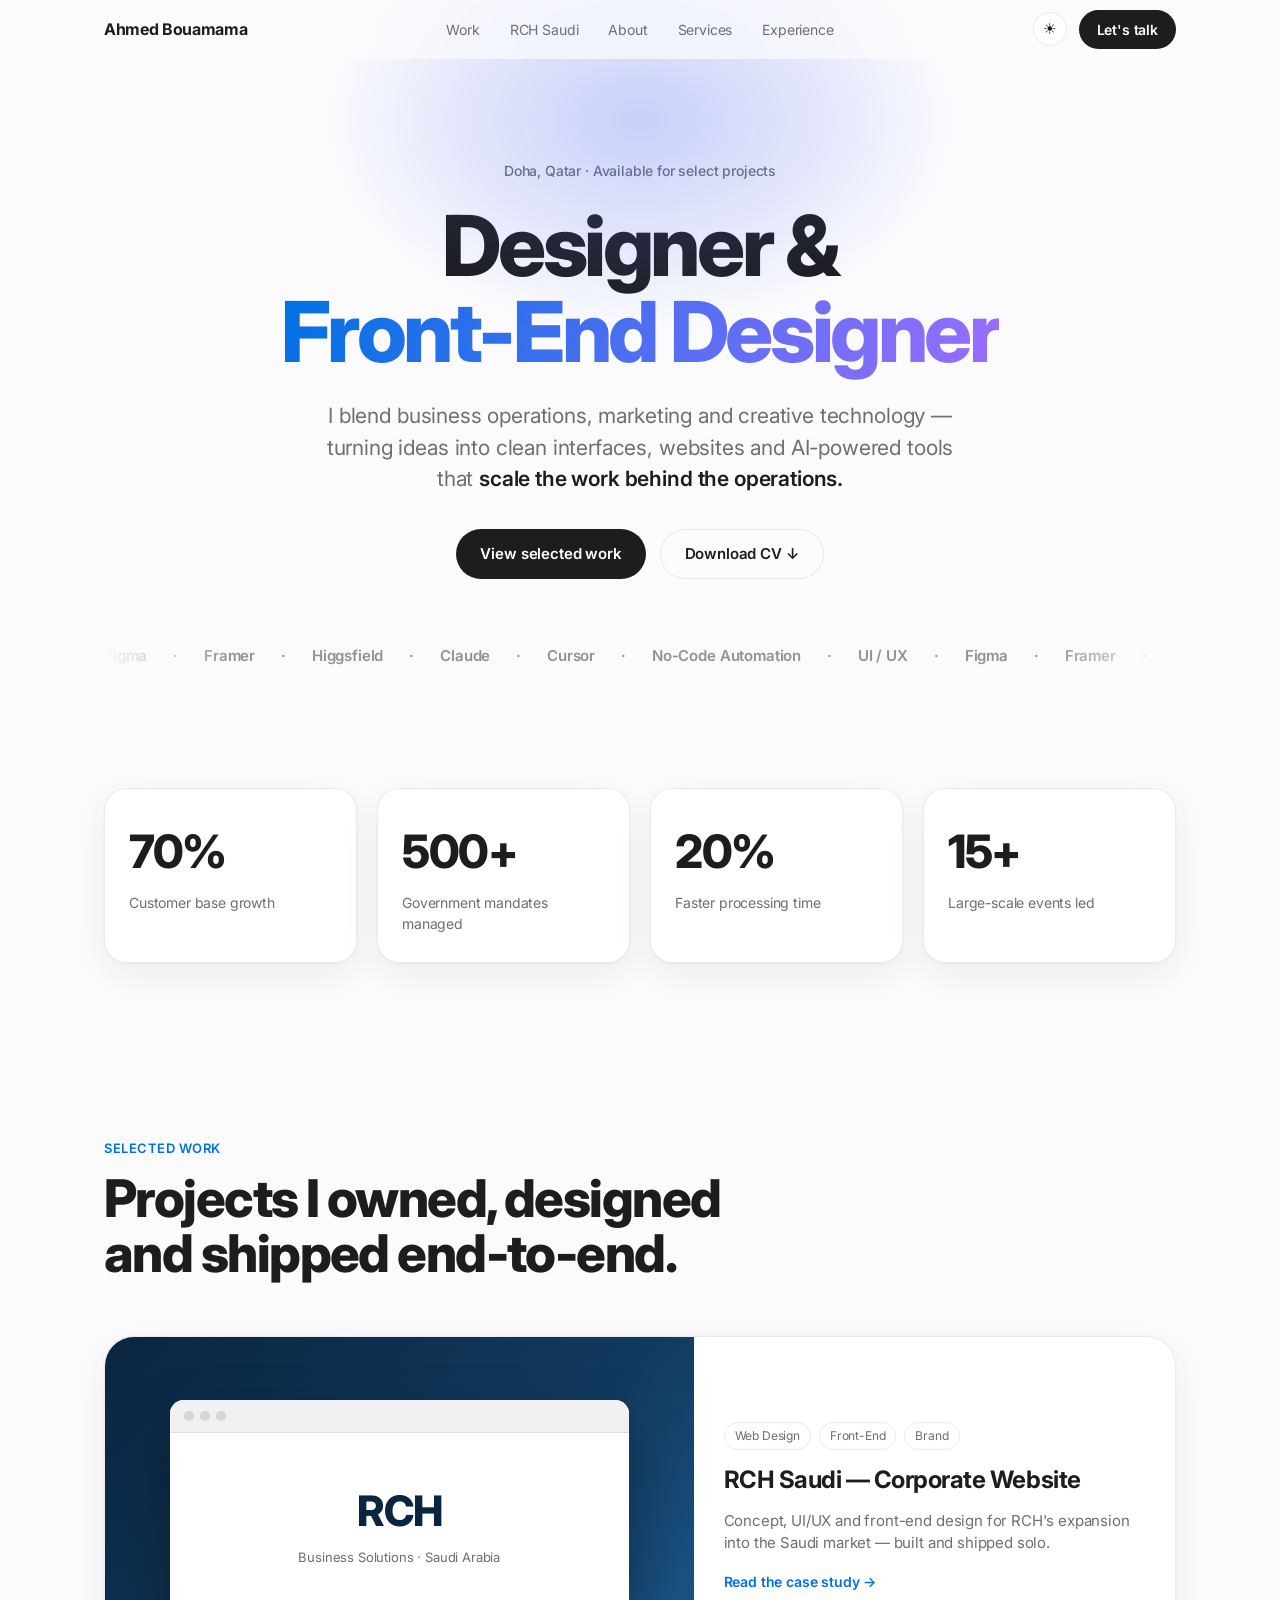
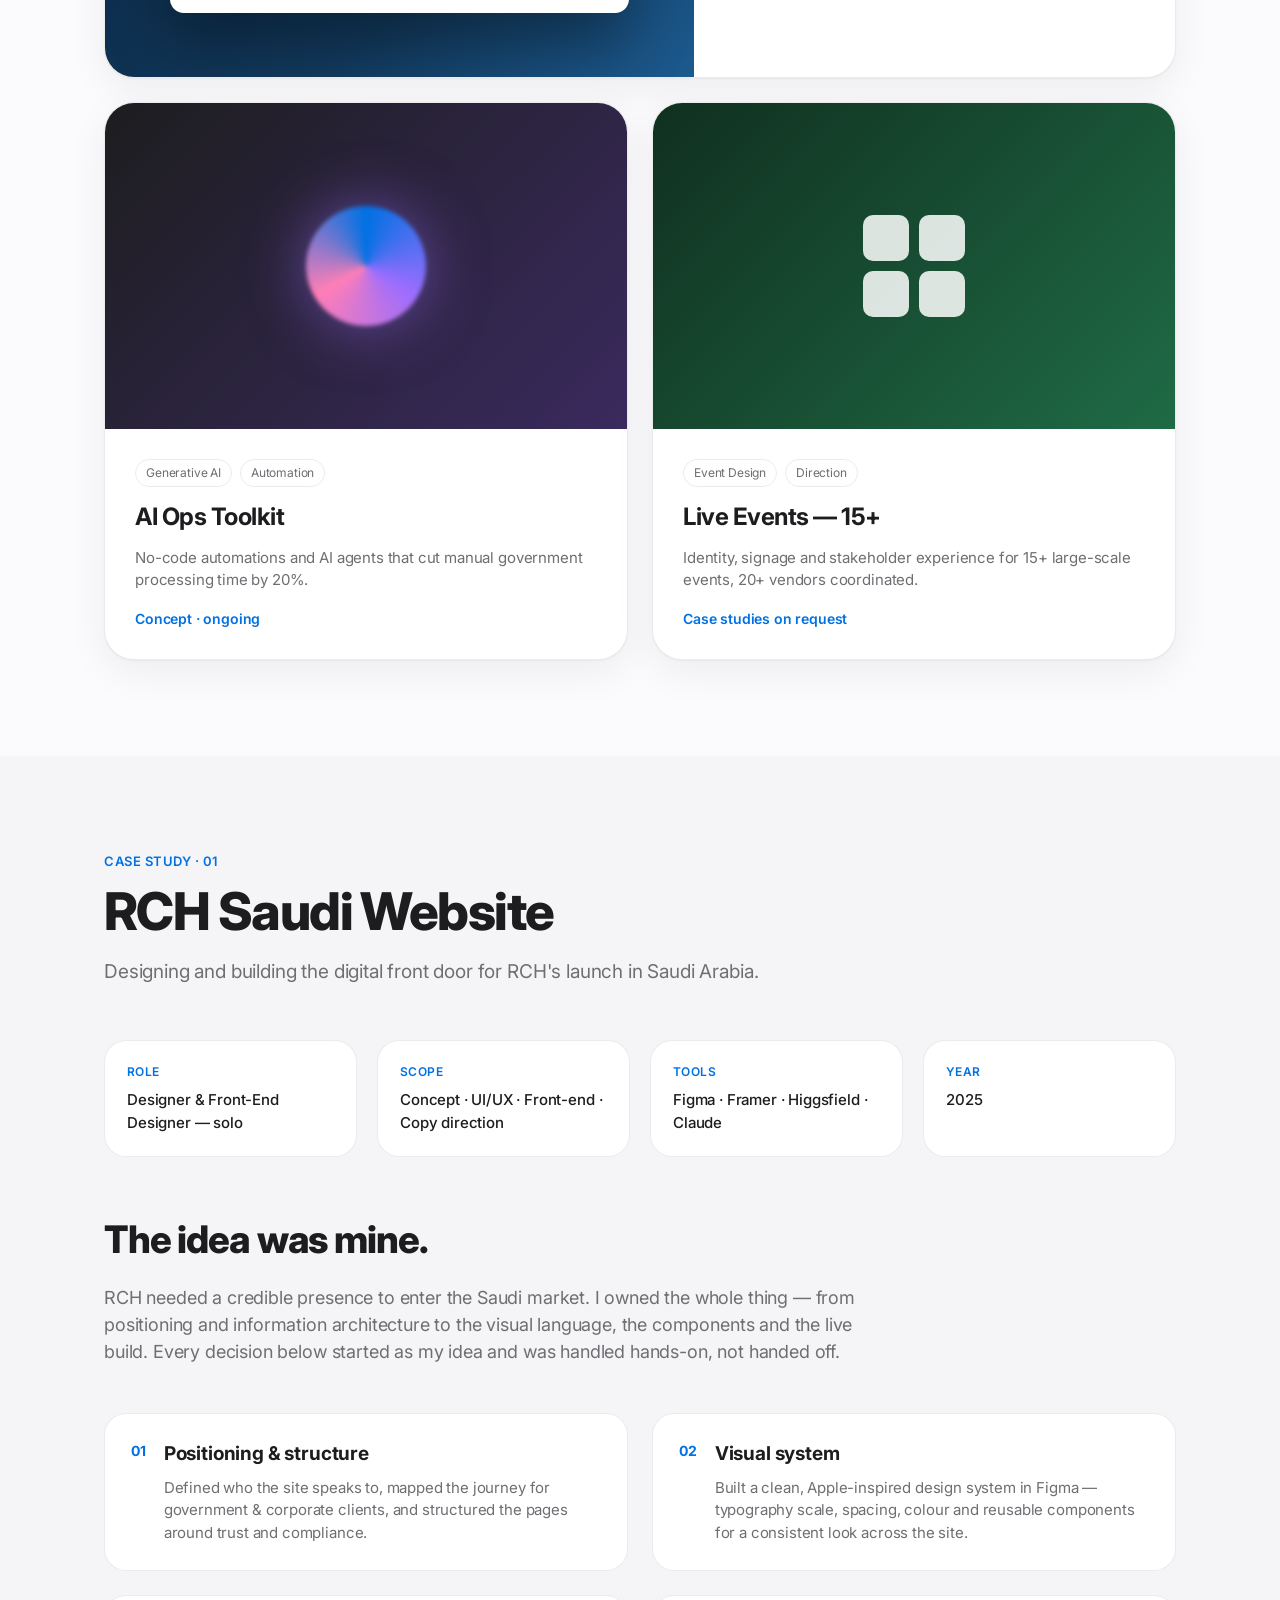
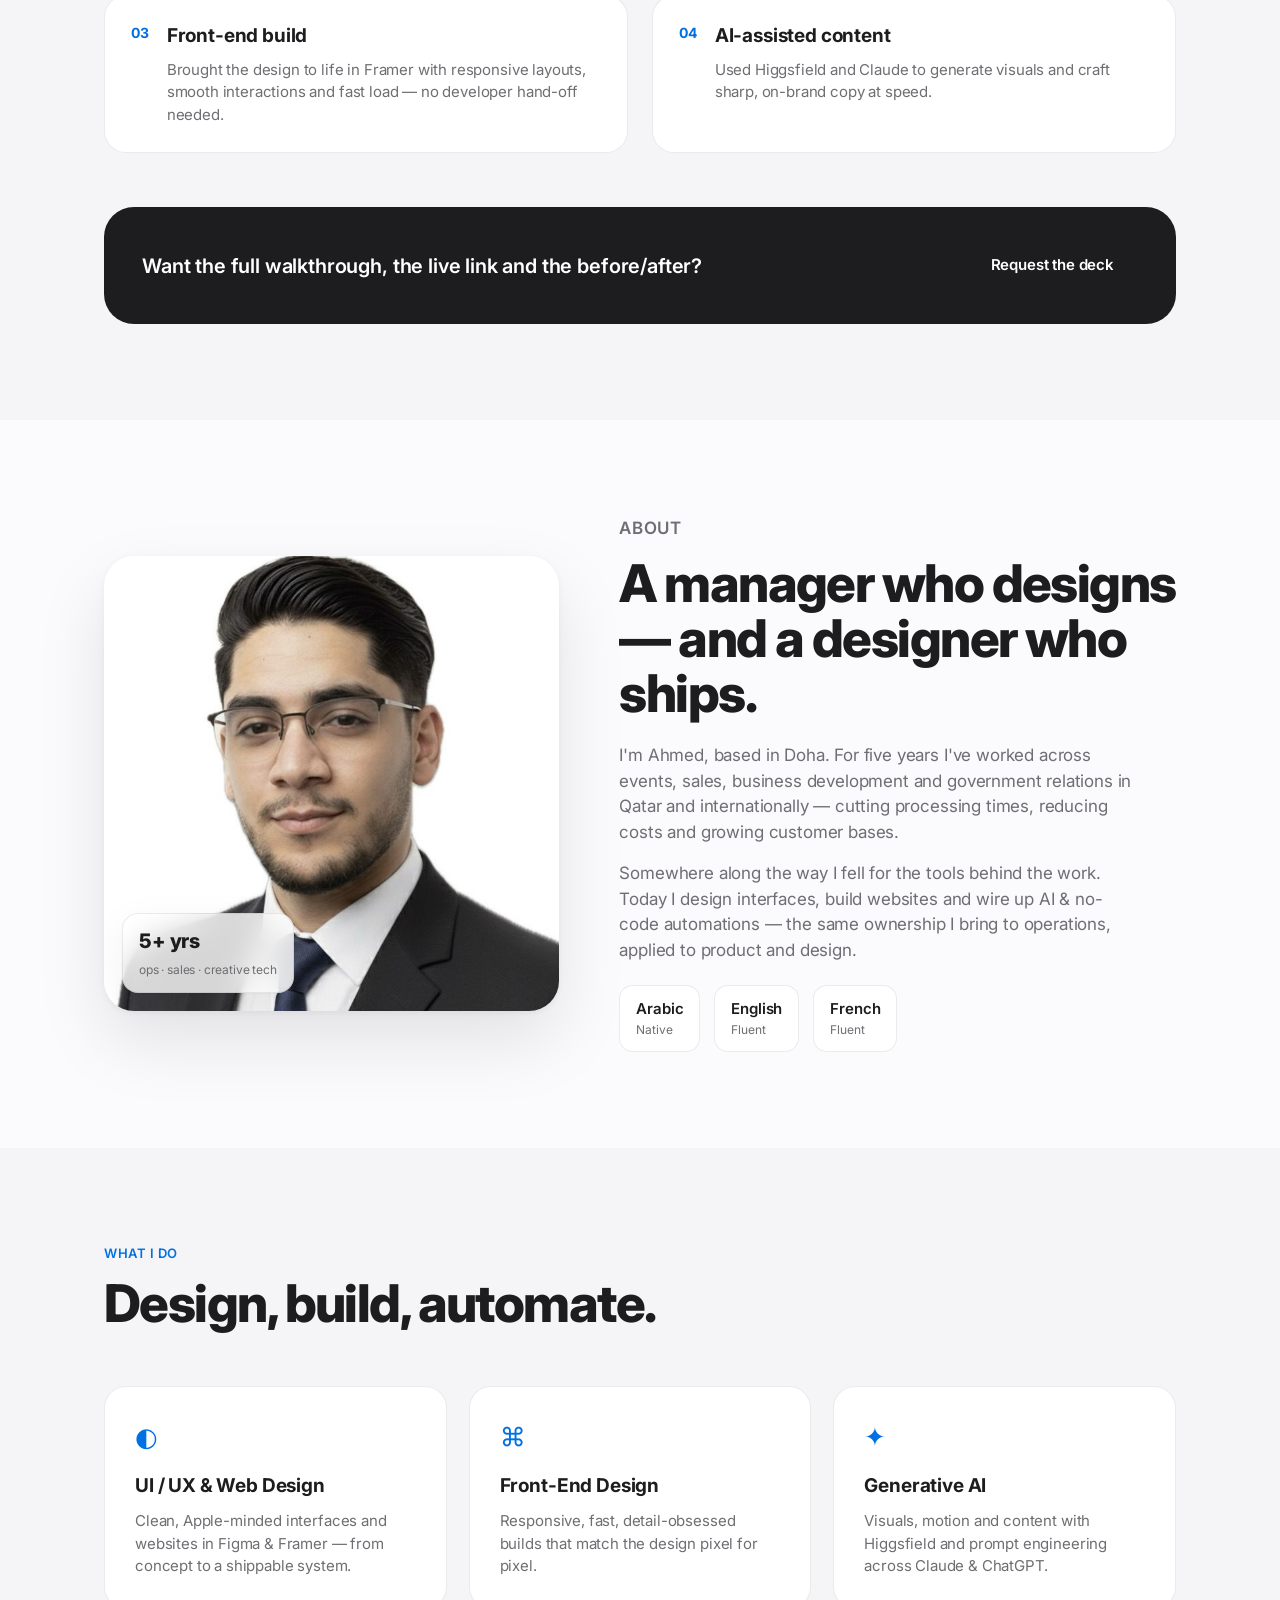
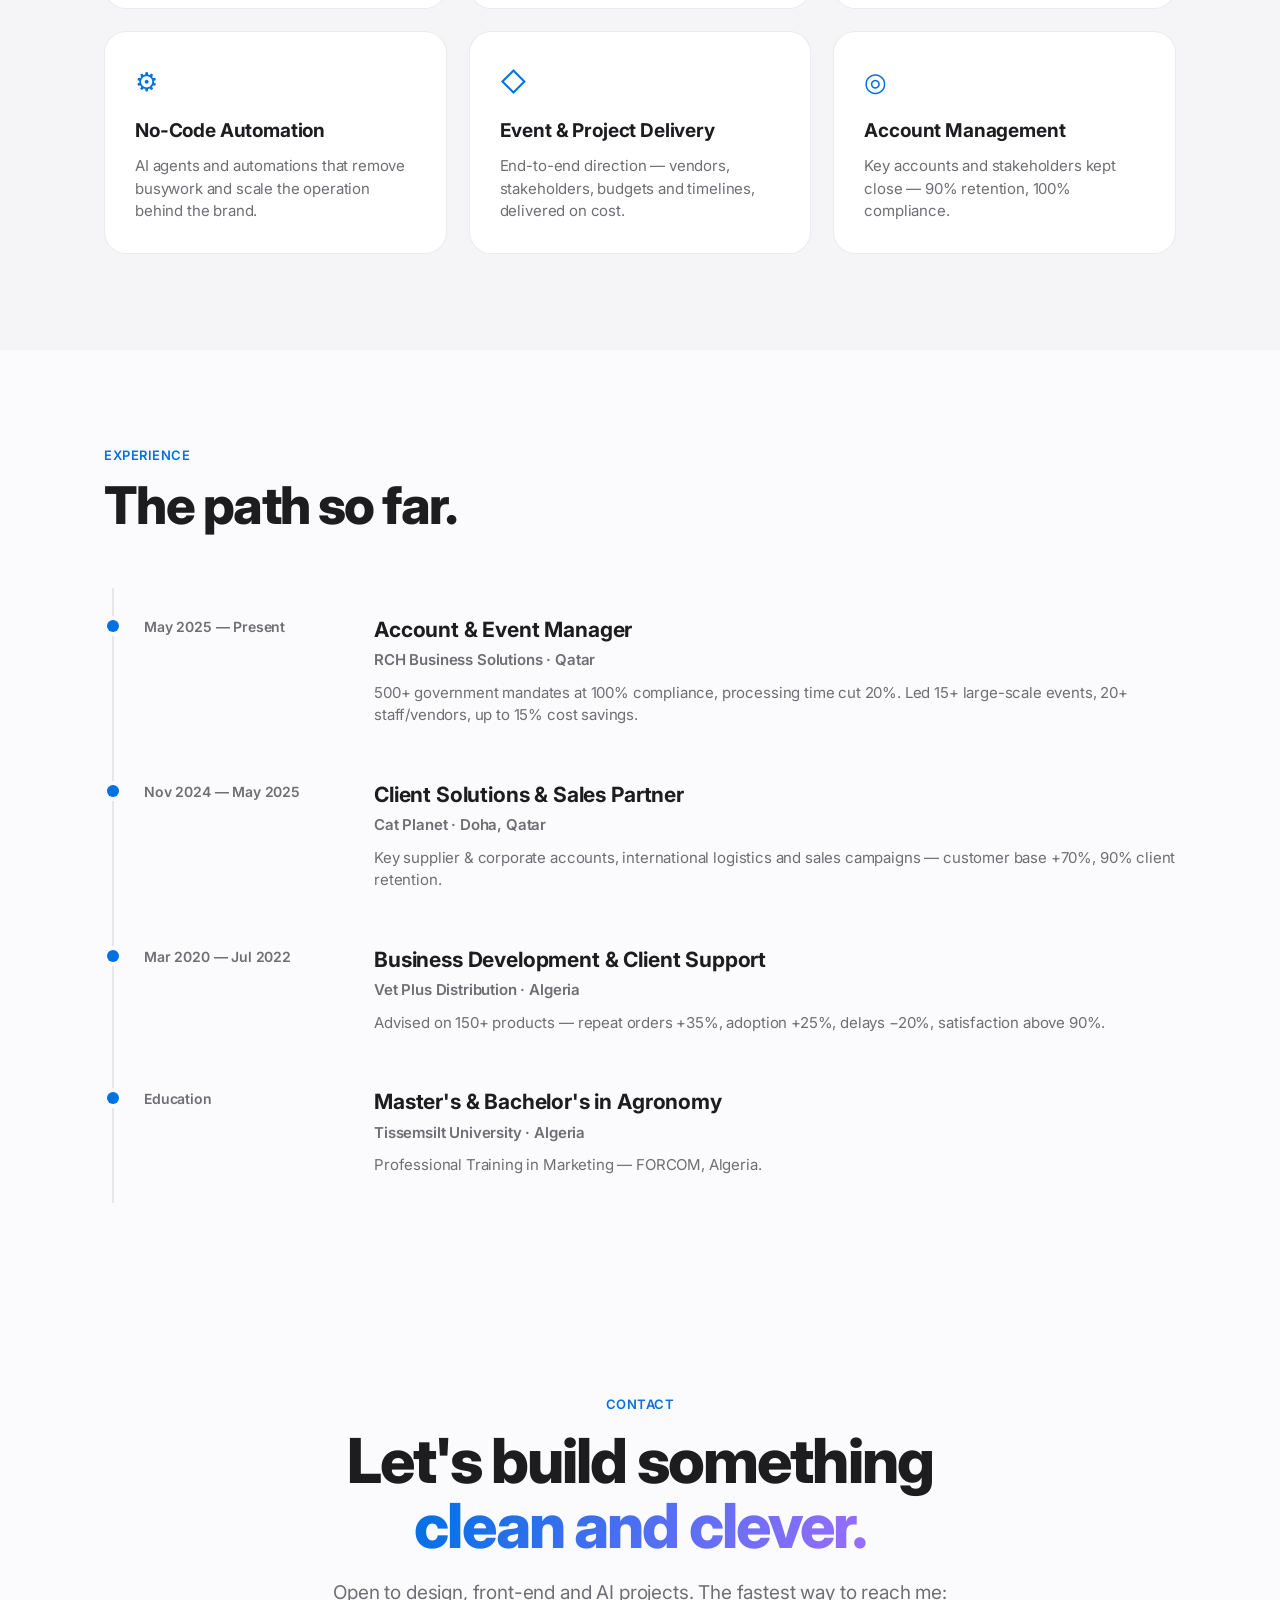
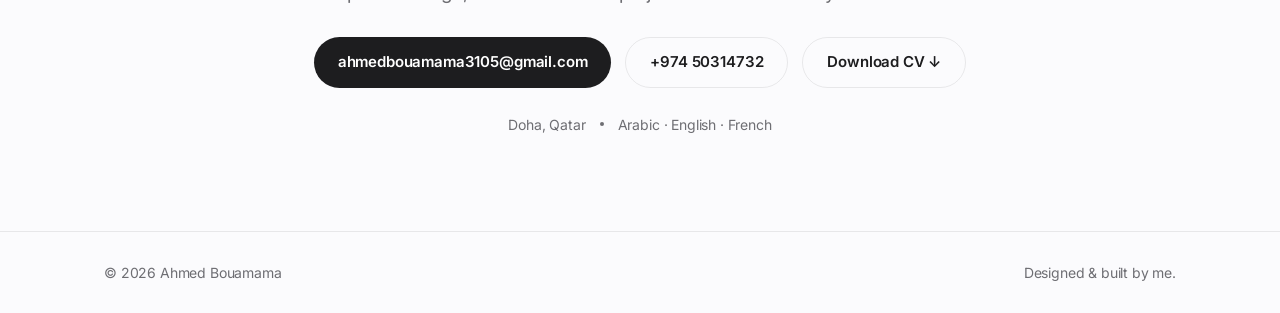
==== demo.html @ 3e1b79af "Add dark mode, CV download, standalone demo build and Pages deploy - Dark/light theme toggle (system" ====
<!DOCTYPE html>
<html lang="en">
<head>
  <meta charset="UTF-8" />
  <meta name="viewport" content="width=device-width, initial-scale=1.0" />
  <title>Ahmed Bouamama — Designer & Front-End Designer</title>
  <meta name="description" content="Ahmed Bouamama — Designer & Front-End Designer based in Doha. Blending business operations, creative technology and AI to build and scale the tools behind the operations." />
  <link rel="preconnect" href="https://fonts.googleapis.com" />
  <link rel="preconnect" href="https://fonts.gstatic.com" crossorigin />
  <link href="https://fonts.googleapis.com/css2?family=Inter:wght@400;500;600;700;800&display=swap" rel="stylesheet" />
  <style>
/* ===== Tokens ===== */
:root{
  --bg:#fbfbfd;          /* Apple off-white */
  --bg-alt:#f5f5f7;      /* Apple light grey */
  --ink:#1d1d1f;         /* Apple near-black */
  --muted:#6e6e73;       /* Apple secondary */
  --line:rgba(0,0,0,.08);
  --card:#ffffff;
  --accent:#0071e3;      /* Apple blue */
  --accent-2:#9b6dff;
  --radius:22px;
  --radius-lg:30px;
  --maxw:1120px;
  --ease:cubic-bezier(.22,1,.36,1);
  --shadow:0 1px 2px rgba(0,0,0,.04),0 12px 40px rgba(0,0,0,.06);
  --shadow-lg:0 2px 6px rgba(0,0,0,.05),0 30px 70px rgba(0,0,0,.10);
  --nav-bg:rgba(251,251,253,.72);
  --menu-bg:rgba(251,251,253,.96);
}

[data-theme="dark"]{
  --bg:#000000;
  --bg-alt:#0c0c0e;
  --ink:#f5f5f7;
  --muted:#a1a1a6;
  --line:rgba(255,255,255,.12);
  --card:#161618;
  --accent:#2997ff;
  --accent-2:#bf8cff;
  --shadow:0 1px 2px rgba(0,0,0,.4),0 12px 40px rgba(0,0,0,.5);
  --shadow-lg:0 2px 6px rgba(0,0,0,.5),0 30px 70px rgba(0,0,0,.6);
  --nav-bg:rgba(0,0,0,.6);
  --menu-bg:rgba(0,0,0,.95);
}
html{transition:background .4s var(--ease)}
body{transition:background .4s var(--ease),color .4s var(--ease)}

*{box-sizing:border-box;margin:0;padding:0}
html{scroll-behavior:smooth}
body{
  font-family:'Inter',-apple-system,BlinkMacSystemFont,'SF Pro Display','Segoe UI',sans-serif;
  background:var(--bg);
  color:var(--ink);
  line-height:1.5;
  -webkit-font-smoothing:antialiased;
  letter-spacing:-.01em;
  overflow-x:hidden;
}
a{color:inherit;text-decoration:none}
img{max-width:100%;display:block}
.container{max-width:var(--maxw);margin:0 auto;padding:0 24px}
em{font-style:normal;color:var(--ink)}
.grad{
  background:linear-gradient(110deg,var(--accent) 0%,var(--accent-2) 100%);
  -webkit-background-clip:text;background-clip:text;color:transparent;
}

/* ===== Scroll progress ===== */
.scroll-progress{
  position:fixed;top:0;left:0;height:2px;width:0%;z-index:200;
  background:linear-gradient(90deg,var(--accent),var(--accent-2));
}

/* ===== Buttons ===== */
.btn{
  display:inline-flex;align-items:center;justify-content:center;gap:.5rem;
  font-size:15px;font-weight:600;padding:13px 24px;border-radius:980px;
  transition:transform .25s var(--ease),background .25s,opacity .25s,box-shadow .25s;
  white-space:nowrap;cursor:pointer;border:none;
}
.btn--dark{background:var(--ink);color:#fff}
.btn--dark:hover{transform:translateY(-2px);box-shadow:0 12px 30px rgba(0,0,0,.18)}
.btn--ghost{background:transparent;color:var(--ink);border:1px solid var(--line)}
.btn--ghost:hover{background:#fff;transform:translateY(-2px);box-shadow:var(--shadow)}
.btn--pill{background:var(--ink);color:#fff;padding:9px 18px;font-size:14px}
.btn--pill:hover{transform:translateY(-1px);opacity:.9}

/* ===== Nav ===== */
.nav{
  position:fixed;top:0;left:0;right:0;z-index:100;
  background:var(--nav-bg);
  backdrop-filter:saturate(180%) blur(20px);
  -webkit-backdrop-filter:saturate(180%) blur(20px);
  border-bottom:1px solid transparent;
  transition:border-color .3s,background .3s;
}
.nav.is-scrolled{border-color:var(--line)}
.nav__inner{
  max-width:var(--maxw);margin:0 auto;padding:0 24px;height:58px;
  display:flex;align-items:center;justify-content:space-between;gap:24px;
}
.nav__logo{font-weight:700;font-size:16px;letter-spacing:-.02em}
.nav__links{display:flex;gap:30px}
.nav__links a{font-size:14px;color:var(--muted);transition:color .2s}
.nav__links a:hover{color:var(--ink)}
.nav__burger{display:none;background:none;border:none;flex-direction:column;gap:5px;cursor:pointer;padding:8px}
.nav__burger span{width:22px;height:2px;background:var(--ink);border-radius:2px;transition:.3s}
.nav__actions{display:flex;align-items:center;gap:12px}
.theme-toggle{
  width:34px;height:34px;border-radius:50%;border:1px solid var(--line);
  background:var(--card);color:var(--ink);cursor:pointer;font-size:15px;
  display:flex;align-items:center;justify-content:center;transition:transform .25s var(--ease),background .25s;
}
.theme-toggle:hover{transform:translateY(-1px) rotate(15deg)}

/* ===== Hero ===== */
.hero{position:relative;padding:160px 0 90px;text-align:center;overflow:hidden}
.hero__glow{
  position:absolute;top:-180px;left:50%;transform:translateX(-50%);
  width:900px;height:600px;pointer-events:none;
  background:radial-gradient(closest-side,rgba(155,109,255,.18),transparent 70%),
             radial-gradient(closest-side,rgba(0,113,227,.16),transparent 70%);
  background-position:30% 40%,70% 60%;background-repeat:no-repeat;
  filter:blur(10px);
}
.hero__eyebrow{
  font-size:14px;color:var(--muted);font-weight:500;margin-bottom:22px;
}
.hero__title{
  font-size:clamp(44px,8vw,84px);font-weight:800;line-height:1.02;
  letter-spacing:-.04em;margin-bottom:26px;
}
.hero__lead{
  max-width:660px;margin:0 auto 34px;font-size:clamp(17px,2.2vw,21px);
  color:var(--muted);font-weight:400;
}
.hero__lead em{font-weight:600}
.hero__cta{display:flex;gap:14px;justify-content:center;flex-wrap:wrap;margin-bottom:64px}

.hero__marquee{
  position:relative;overflow:hidden;width:100%;
  -webkit-mask-image:linear-gradient(90deg,transparent,#000 12%,#000 88%,transparent);
  mask-image:linear-gradient(90deg,transparent,#000 12%,#000 88%,transparent);
}
.marquee__track{
  display:inline-flex;gap:26px;align-items:center;white-space:nowrap;
  animation:marquee 26s linear infinite;color:var(--muted);
  font-size:15px;font-weight:600;
}
.marquee__track span{opacity:.75}
@keyframes marquee{from{transform:translateX(0)}to{transform:translateX(-50%)}}

/* ===== Stats ===== */
.stats{padding:30px 0 80px}
.stats__grid{display:grid;grid-template-columns:repeat(4,1fr);gap:20px}
.stat{
  background:var(--card);border:1px solid var(--line);border-radius:var(--radius);
  padding:28px 24px;box-shadow:var(--shadow);
}
.stat__num{display:block;font-size:clamp(34px,5vw,46px);font-weight:800;letter-spacing:-.03em}
.stat__label{display:block;margin-top:6px;color:var(--muted);font-size:14px}

/* ===== Sections ===== */
.section{padding:96px 0}
.section--alt{background:var(--bg-alt)}
.section__head{margin-bottom:54px;max-width:720px}
.section__eyebrow{
  font-size:13px;font-weight:600;letter-spacing:.04em;text-transform:uppercase;
  color:var(--accent);margin-bottom:14px;
}
.section__title{font-size:clamp(30px,5vw,52px);font-weight:800;line-height:1.05;letter-spacing:-.03em}
.section__sub{margin-top:18px;font-size:19px;color:var(--muted)}

/* ===== Work grid ===== */
.work__grid{display:grid;grid-template-columns:repeat(2,1fr);gap:24px}
.card{
  background:var(--card);border:1px solid var(--line);border-radius:var(--radius-lg);
  overflow:hidden;box-shadow:var(--shadow);
  transition:transform .4s var(--ease),box-shadow .4s var(--ease);
  display:flex;flex-direction:column;
}
.card:hover{transform:translateY(-6px);box-shadow:var(--shadow-lg)}
.card--feature{grid-column:1/-1;grid-template-columns:1.1fr .9fr;display:grid}
.card__media{aspect-ratio:16/10;position:relative;overflow:hidden;display:flex;align-items:center;justify-content:center}
.card--feature .card__media{aspect-ratio:auto;min-height:340px}
.card__body{padding:30px;display:flex;flex-direction:column;gap:12px;justify-content:center}
.card__meta{display:flex;gap:8px;flex-wrap:wrap}
.card__meta span{font-size:12px;color:var(--muted);border:1px solid var(--line);padding:4px 10px;border-radius:980px}
.card__title{font-size:24px;font-weight:700;letter-spacing:-.02em}
.card__text{color:var(--muted);font-size:15px}
.card__link{font-size:14px;font-weight:600;color:var(--accent);margin-top:4px}

/* card media art */
.card__media--rch{background:linear-gradient(135deg,#0a2540,#123a5e 60%,#1c5a8f)}
.browser{width:78%;background:#fff;border-radius:14px;box-shadow:0 30px 60px rgba(0,0,0,.35);overflow:hidden}
.browser__bar{display:flex;gap:6px;padding:11px 14px;background:#f1f1f3;border-bottom:1px solid var(--line)}
.browser__bar span{width:10px;height:10px;border-radius:50%;background:#d6d6da}
.browser__body{padding:46px 26px;text-align:center}
.browser__brand{font-size:42px;font-weight:800;letter-spacing:-.04em;color:#0a2540}
.browser__tag{margin-top:6px;color:var(--muted);font-size:13px}

.card__media--ai{background:linear-gradient(135deg,#1d1d1f,#3a2a5e)}
.orb{
  width:120px;height:120px;border-radius:50%;
  background:conic-gradient(from 0deg,var(--accent),var(--accent-2),#ff7eb6,var(--accent));
  filter:blur(2px);animation:spin 8s linear infinite;box-shadow:0 0 60px rgba(155,109,255,.5)
}
@keyframes spin{to{transform:rotate(360deg)}}

.card__media--event{background:linear-gradient(135deg,#10301f,#1f6b46)}
.event-grid{display:grid;grid-template-columns:repeat(2,46px);grid-auto-rows:46px;gap:10px}
.event-grid i{background:rgba(255,255,255,.85);border-radius:10px;animation:pulse 2.4s var(--ease) infinite}
.event-grid i:nth-child(2){animation-delay:.2s}
.event-grid i:nth-child(3){animation-delay:.4s}
.event-grid i:nth-child(4){animation-delay:.6s}
@keyframes pulse{0%,100%{opacity:.4;transform:scale(.9)}50%{opacity:1;transform:scale(1)}}

/* ===== Case study ===== */
.case__grid{display:grid;grid-template-columns:repeat(4,1fr);gap:20px;margin-bottom:54px}
.case__col{background:var(--card);border:1px solid var(--line);border-radius:var(--radius);padding:22px}
.case__k{display:block;font-size:12px;text-transform:uppercase;letter-spacing:.04em;color:var(--accent);font-weight:600;margin-bottom:8px}
.case__col p{font-size:15px;font-weight:500}
.case__block{max-width:760px;margin-bottom:48px}
.case__block h3{font-size:clamp(26px,4vw,38px);font-weight:800;letter-spacing:-.03em;margin-bottom:16px}
.case__block p{font-size:18px;color:var(--muted)}
.case__list{display:grid;grid-template-columns:repeat(2,1fr);gap:24px;margin-bottom:54px}
.case__item{display:flex;gap:18px;background:var(--card);border:1px solid var(--line);border-radius:var(--radius);padding:26px}
.case__num{font-size:14px;font-weight:700;color:var(--accent);flex-shrink:0}
.case__item h4{font-size:19px;font-weight:700;margin-bottom:8px}
.case__item p{color:var(--muted);font-size:15px}
.case__cta{
  display:flex;align-items:center;justify-content:space-between;gap:20px;flex-wrap:wrap;
  background:var(--ink);color:#fff;border-radius:var(--radius-lg);padding:34px 38px;
}
.case__cta p{font-size:20px;font-weight:600}

/* ===== About ===== */
.about{display:grid;grid-template-columns:.9fr 1.1fr;gap:60px;align-items:center}
.about__media{position:relative;border-radius:var(--radius-lg);overflow:hidden;box-shadow:var(--shadow-lg);background:var(--bg-alt)}
.about__media img{width:100%;aspect-ratio:1/1;object-fit:cover}
.about__badge{
  position:absolute;left:18px;bottom:18px;background:rgba(255,255,255,.8);
  backdrop-filter:blur(14px);border:1px solid var(--line);border-radius:16px;
  padding:12px 16px;box-shadow:var(--shadow);
}
.about__badge strong{display:block;font-size:20px;font-weight:800}
.about__badge span{font-size:12px;color:var(--muted)}
.about__text .section__title{margin:14px 0 22px}
.about__text p{color:var(--muted);font-size:17px;margin-bottom:16px;max-width:520px}
.about__langs{list-style:none;display:flex;gap:14px;flex-wrap:wrap;margin-top:22px}
.about__langs li{background:var(--card);border:1px solid var(--line);border-radius:14px;padding:12px 16px;font-weight:600;font-size:15px}
.about__langs span{display:block;font-size:12px;color:var(--muted);font-weight:400}

/* ===== Services ===== */
.services__grid{display:grid;grid-template-columns:repeat(3,1fr);gap:22px}
.service{background:var(--card);border:1px solid var(--line);border-radius:var(--radius);padding:30px;transition:transform .35s var(--ease),box-shadow .35s var(--ease)}
.service:hover{transform:translateY(-5px);box-shadow:var(--shadow-lg)}
.service__icon{font-size:26px;display:block;margin-bottom:16px;color:var(--accent)}
.service h3{font-size:19px;font-weight:700;margin-bottom:10px}
.service p{color:var(--muted);font-size:15px}

/* ===== Timeline ===== */
.timeline{display:flex;flex-direction:column;gap:0;border-left:2px solid var(--line);margin-left:8px}
.tl{display:grid;grid-template-columns:200px 1fr;gap:30px;padding:26px 0 26px 30px;position:relative}
.tl::before{content:"";position:absolute;left:-7px;top:32px;width:12px;height:12px;border-radius:50%;background:var(--accent);box-shadow:0 0 0 4px var(--bg)}
.section--alt .tl::before{box-shadow:0 0 0 4px var(--bg-alt)}
.tl__date{font-size:14px;color:var(--muted);font-weight:600;padding-top:2px}
.tl__body h3{font-size:21px;font-weight:700}
.tl__org{color:var(--accent);font-weight:600;font-size:14px;margin:4px 0 10px}
.tl__body p{color:var(--muted);font-size:15px}

/* ===== Contact ===== */
.contact{text-align:center}
.contact__inner{max-width:760px;margin:0 auto}
.contact__title{font-size:clamp(34px,6vw,62px);font-weight:800;letter-spacing:-.03em;line-height:1.05;margin:14px 0 20px}
.contact__lead{color:var(--muted);font-size:19px;margin-bottom:30px}
.contact__actions{display:flex;gap:14px;justify-content:center;flex-wrap:wrap;margin-bottom:26px}
.contact__meta{display:flex;align-items:center;justify-content:center;gap:14px;color:var(--muted);font-size:14px}
.contact__meta i{width:4px;height:4px;border-radius:50%;background:var(--muted);display:inline-block}

/* ===== Footer ===== */
.footer{border-top:1px solid var(--line);padding:30px 0}
.footer__inner{display:flex;justify-content:space-between;align-items:center;color:var(--muted);font-size:14px;flex-wrap:wrap;gap:10px}

/* ===== Reveal animation ===== */
.reveal{opacity:0;transform:translateY(26px);transition:opacity .8s var(--ease),transform .8s var(--ease)}
.reveal.is-in{opacity:1;transform:none}

/* ===== Responsive ===== */
@media(max-width:900px){
  .nav__links{display:none}
  .nav__links.is-open{
    display:flex;position:absolute;top:58px;left:0;right:0;flex-direction:column;gap:0;
    background:var(--menu-bg);backdrop-filter:blur(20px);
    padding:8px 24px 18px;border-bottom:1px solid var(--line);
  }
  .nav__links.is-open a{padding:13px 0;border-bottom:1px solid var(--line);font-size:16px;color:var(--ink)}
  .nav__cta{display:none}
  .nav__burger{display:flex}
  .stats__grid{grid-template-columns:repeat(2,1fr)}
  .work__grid{grid-template-columns:1fr}
  .card--feature{grid-template-columns:1fr}
  .case__grid{grid-template-columns:repeat(2,1fr)}
  .case__list{grid-template-columns:1fr}
  .about{grid-template-columns:1fr;gap:34px}
  .services__grid{grid-template-columns:1fr 1fr}
  .tl{grid-template-columns:1fr;gap:6px}
}
@media(max-width:560px){
  .section{padding:72px 0}
  .stats__grid{grid-template-columns:1fr 1fr}
  .case__grid{grid-template-columns:1fr}
  .services__grid{grid-template-columns:1fr}
  .case__cta{flex-direction:column;align-items:flex-start}
  .hero{padding:130px 0 70px}
}

@media(prefers-reduced-motion:reduce){
  *{animation:none!important}
  .reveal{opacity:1;transform:none}
  html{scroll-behavior:auto}
}

</style>
</head>
<body>
  <!-- Progress bar -->
  <div class="scroll-progress" id="scrollProgress"></div>

  <!-- Navigation -->
  <header class="nav" id="nav">
    <div class="nav__inner">
      <a href="#top" class="nav__logo">Ahmed&nbsp;Bouamama</a>
      <nav class="nav__links" id="navLinks">
        <a href="#work">Work</a>
        <a href="#rch">RCH Saudi</a>
        <a href="#about">About</a>
        <a href="#services">Services</a>
        <a href="#experience">Experience</a>
      </nav>
      <div class="nav__actions">
        <button class="theme-toggle" id="themeToggle" aria-label="Toggle dark mode">
          <span class="theme-toggle__icon">☀</span>
        </button>
        <a href="#contact" class="btn btn--pill nav__cta">Let's talk</a>
      </div>
      <button class="nav__burger" id="navBurger" aria-label="Menu">
        <span></span><span></span>
      </button>
    </div>
  </header>

  <main id="top">
    <!-- HERO -->
    <section class="hero">
      <div class="hero__glow"></div>
      <div class="container">
        <p class="hero__eyebrow reveal">Doha, Qatar · Available for select projects</p>
        <h1 class="hero__title reveal">
          Designer &amp;<br />
          <span class="grad">Front-End Designer</span>
        </h1>
        <p class="hero__lead reveal">
          I blend business operations, marketing and creative technology — turning
          ideas into clean interfaces, websites and AI-powered tools that
          <em>scale the work behind the operations.</em>
        </p>
        <div class="hero__cta reveal">
          <a href="#work" class="btn btn--dark">View selected work</a>
          <a href="[data-uri]" download class="btn btn--ghost">Download CV ↓</a>
        </div>

        <div class="hero__marquee reveal">
          <div class="marquee__track">
            <span>Figma</span><span>·</span><span>Framer</span><span>·</span>
            <span>Higgsfield</span><span>·</span><span>Claude</span><span>·</span>
            <span>Cursor</span><span>·</span><span>No-Code Automation</span><span>·</span>
            <span>UI / UX</span><span>·</span>
            <span>Figma</span><span>·</span><span>Framer</span><span>·</span>
            <span>Higgsfield</span><span>·</span><span>Claude</span><span>·</span>
            <span>Cursor</span><span>·</span><span>No-Code Automation</span><span>·</span>
            <span>UI / UX</span><span>·</span>
          </div>
        </div>
      </div>
    </section>

    <!-- STATS -->
    <section class="stats">
      <div class="container stats__grid">
        <div class="stat reveal">
          <span class="stat__num" data-count="70" data-suffix="%">0</span>
          <span class="stat__label">Customer base growth</span>
        </div>
        <div class="stat reveal">
          <span class="stat__num" data-count="500" data-suffix="+">0</span>
          <span class="stat__label">Government mandates managed</span>
        </div>
        <div class="stat reveal">
          <span class="stat__num" data-count="20" data-suffix="%">0</span>
          <span class="stat__label">Faster processing time</span>
        </div>
        <div class="stat reveal">
          <span class="stat__num" data-count="15" data-suffix="+">0</span>
          <span class="stat__label">Large-scale events led</span>
        </div>
      </div>
    </section>

    <!-- WORK -->
    <section class="section" id="work">
      <div class="container">
        <header class="section__head reveal">
          <p class="section__eyebrow">Selected work</p>
          <h2 class="section__title">Projects I owned, designed<br />and shipped end-to-end.</h2>
        </header>

        <div class="work__grid">
          <!-- Featured: RCH Saudi -->
          <a href="#rch" class="card card--feature reveal">
            <div class="card__media card__media--rch">
              <div class="browser">
                <div class="browser__bar"><span></span><span></span><span></span></div>
                <div class="browser__body">
                  <p class="browser__brand">RCH</p>
                  <p class="browser__tag">Business Solutions · Saudi Arabia</p>
                </div>
              </div>
            </div>
            <div class="card__body">
              <div class="card__meta"><span>Web Design</span><span>Front-End</span><span>Brand</span></div>
              <h3 class="card__title">RCH Saudi — Corporate Website</h3>
              <p class="card__text">Concept, UI/UX and front-end design for RCH's expansion into the Saudi market — built and shipped solo.</p>
              <span class="card__link">Read the case study →</span>
            </div>
          </a>

          <!-- Other projects -->
          <div class="card reveal">
            <div class="card__media card__media--ai">
              <div class="orb"></div>
            </div>
            <div class="card__body">
              <div class="card__meta"><span>Generative AI</span><span>Automation</span></div>
              <h3 class="card__title">AI Ops Toolkit</h3>
              <p class="card__text">No-code automations and AI agents that cut manual government processing time by 20%.</p>
              <span class="card__link">Concept · ongoing</span>
            </div>
          </div>

          <div class="card reveal">
            <div class="card__media card__media--event">
              <div class="event-grid"><i></i><i></i><i></i><i></i></div>
            </div>
            <div class="card__body">
              <div class="card__meta"><span>Event Design</span><span>Direction</span></div>
              <h3 class="card__title">Live Events — 15+</h3>
              <p class="card__text">Identity, signage and stakeholder experience for 15+ large-scale events, 20+ vendors coordinated.</p>
              <span class="card__link">Case studies on request</span>
            </div>
          </div>
        </div>
      </div>
    </section>

    <!-- RCH CASE STUDY -->
    <section class="section section--alt" id="rch">
      <div class="container">
        <header class="section__head reveal">
          <p class="section__eyebrow">Case study · 01</p>
          <h2 class="section__title">RCH Saudi Website</h2>
          <p class="section__sub">Designing and building the digital front door for RCH's launch in Saudi Arabia.</p>
        </header>

        <div class="case__grid">
          <div class="case__col reveal">
            <span class="case__k">Role</span>
            <p>Designer & Front-End Designer — solo</p>
          </div>
          <div class="case__col reveal">
            <span class="case__k">Scope</span>
            <p>Concept · UI/UX · Front-end · Copy direction</p>
          </div>
          <div class="case__col reveal">
            <span class="case__k">Tools</span>
            <p>Figma · Framer · Higgsfield · Claude</p>
          </div>
          <div class="case__col reveal">
            <span class="case__k">Year</span>
            <p>2025</p>
          </div>
        </div>

        <div class="case__block reveal">
          <h3>The idea was mine.</h3>
          <p>
            RCH needed a credible presence to enter the Saudi market. I owned the whole thing —
            from positioning and information architecture to the visual language, the
            components and the live build. Every decision below started as my idea and
            was handled hands-on, not handed off.
          </p>
        </div>

        <div class="case__list">
          <div class="case__item reveal">
            <span class="case__num">01</span>
            <div>
              <h4>Positioning & structure</h4>
              <p>Defined who the site speaks to, mapped the journey for government & corporate clients, and structured the pages around trust and compliance.</p>
            </div>
          </div>
          <div class="case__item reveal">
            <span class="case__num">02</span>
            <div>
              <h4>Visual system</h4>
              <p>Built a clean, Apple-inspired design system in Figma — typography scale, spacing, colour and reusable components for a consistent look across the site.</p>
            </div>
          </div>
          <div class="case__item reveal">
            <span class="case__num">03</span>
            <div>
              <h4>Front-end build</h4>
              <p>Brought the design to life in Framer with responsive layouts, smooth interactions and fast load — no developer hand-off needed.</p>
            </div>
          </div>
          <div class="case__item reveal">
            <span class="case__num">04</span>
            <div>
              <h4>AI-assisted content</h4>
              <p>Used Higgsfield and Claude to generate visuals and craft sharp, on-brand copy at speed.</p>
            </div>
          </div>
        </div>

        <div class="case__cta reveal">
          <p>Want the full walkthrough, the live link and the before/after?</p>
          <a href="#contact" class="btn btn--dark">Request the deck</a>
        </div>
      </div>
    </section>

    <!-- ABOUT -->
    <section class="section" id="about">
      <div class="container about">
        <div class="about__media reveal">
          <img src="[data-uri]" alt="Ahmed Bouamama" />
          <div class="about__badge">
            <strong>5+ yrs</strong>
            <span>ops · sales · creative tech</span>
          </div>
        </div>
        <div class="about__text reveal">
          <p class="section__eyebrow">About</p>
          <h2 class="section__title">A manager who designs<br />— and a designer who ships.</h2>
          <p>
            I'm Ahmed, based in Doha. For five years I've worked across events, sales,
            business development and government relations in Qatar and internationally —
            cutting processing times, reducing costs and growing customer bases.
          </p>
          <p>
            Somewhere along the way I fell for the tools behind the work. Today I design
            interfaces, build websites and wire up AI &amp; no-code automations — the same
            ownership I bring to operations, applied to product and design.
          </p>
          <ul class="about__langs">
            <li>Arabic <span>Native</span></li>
            <li>English <span>Fluent</span></li>
            <li>French <span>Fluent</span></li>
          </ul>
        </div>
      </div>
    </section>

    <!-- SERVICES -->
    <section class="section section--alt" id="services">
      <div class="container">
        <header class="section__head reveal">
          <p class="section__eyebrow">What I do</p>
          <h2 class="section__title">Design, build, automate.</h2>
        </header>
        <div class="services__grid">
          <article class="service reveal">
            <span class="service__icon">◐</span>
            <h3>UI / UX & Web Design</h3>
            <p>Clean, Apple-minded interfaces and websites in Figma & Framer — from concept to a shippable system.</p>
          </article>
          <article class="service reveal">
            <span class="service__icon">⌘</span>
            <h3>Front-End Design</h3>
            <p>Responsive, fast, detail-obsessed builds that match the design pixel for pixel.</p>
          </article>
          <article class="service reveal">
            <span class="service__icon">✦</span>
            <h3>Generative AI</h3>
            <p>Visuals, motion and content with Higgsfield and prompt engineering across Claude & ChatGPT.</p>
          </article>
          <article class="service reveal">
            <span class="service__icon">⚙</span>
            <h3>No-Code Automation</h3>
            <p>AI agents and automations that remove busywork and scale the operation behind the brand.</p>
          </article>
          <article class="service reveal">
            <span class="service__icon">◇</span>
            <h3>Event & Project Delivery</h3>
            <p>End-to-end direction — vendors, stakeholders, budgets and timelines, delivered on cost.</p>
          </article>
          <article class="service reveal">
            <span class="service__icon">◎</span>
            <h3>Account Management</h3>
            <p>Key accounts and stakeholders kept close — 90% retention, 100% compliance.</p>
          </article>
        </div>
      </div>
    </section>

    <!-- EXPERIENCE -->
    <section class="section" id="experience">
      <div class="container">
        <header class="section__head reveal">
          <p class="section__eyebrow">Experience</p>
          <h2 class="section__title">The path so far.</h2>
        </header>
        <div class="timeline">
          <div class="tl reveal">
            <div class="tl__date">May 2025 — Present</div>
            <div class="tl__body">
              <h3>Account &amp; Event Manager</h3>
              <p class="tl__org">RCH Business Solutions · Qatar</p>
              <p>500+ government mandates at 100% compliance, processing time cut 20%. Led 15+ large-scale events, 20+ staff/vendors, up to 15% cost savings.</p>
            </div>
          </div>
          <div class="tl reveal">
            <div class="tl__date">Nov 2024 — May 2025</div>
            <div class="tl__body">
              <h3>Client Solutions &amp; Sales Partner</h3>
              <p class="tl__org">Cat Planet · Doha, Qatar</p>
              <p>Key supplier & corporate accounts, international logistics and sales campaigns — customer base +70%, 90% client retention.</p>
            </div>
          </div>
          <div class="tl reveal">
            <div class="tl__date">Mar 2020 — Jul 2022</div>
            <div class="tl__body">
              <h3>Business Development &amp; Client Support</h3>
              <p class="tl__org">Vet Plus Distribution · Algeria</p>
              <p>Advised on 150+ products — repeat orders +35%, adoption +25%, delays −20%, satisfaction above 90%.</p>
            </div>
          </div>
          <div class="tl reveal">
            <div class="tl__date">Education</div>
            <div class="tl__body">
              <h3>Master's & Bachelor's in Agronomy</h3>
              <p class="tl__org">Tissemsilt University · Algeria</p>
              <p>Professional Training in Marketing — FORCOM, Algeria.</p>
            </div>
          </div>
        </div>
      </div>
    </section>

    <!-- CONTACT -->
    <section class="section contact" id="contact">
      <div class="container contact__inner reveal">
        <p class="section__eyebrow">Contact</p>
        <h2 class="contact__title">Let's build something<br /><span class="grad">clean and clever.</span></h2>
        <p class="contact__lead">Open to design, front-end and AI projects. The fastest way to reach me:</p>
        <div class="contact__actions">
          <a href="mailto:ahmedbouamama3105@gmail.com" class="btn btn--dark">ahmedbouamama3105@gmail.com</a>
          <a href="tel:+97450314732" class="btn btn--ghost">+974 50314732</a>
          <a href="[data-uri]" download class="btn btn--ghost">Download CV ↓</a>
        </div>
        <div class="contact__meta">
          <span>Doha, Qatar</span><i></i><span>Arabic · English · French</span>
        </div>
      </div>
    </section>
  </main>

  <footer class="footer">
    <div class="container footer__inner">
      <span>© <span id="year"></span> Ahmed Bouamama</span>
      <span>Designed &amp; built by me.</span>
    </div>
  </footer>

  <script>
// Year
document.getElementById('year').textContent = new Date().getFullYear();

// Theme (dark mode) — respects saved choice, then system preference
const themeToggle = document.getElementById('themeToggle');
const themeIcon = themeToggle.querySelector('.theme-toggle__icon');
function applyTheme(theme){
  document.documentElement.setAttribute('data-theme', theme);
  themeIcon.textContent = theme === 'dark' ? '☾' : '☀';
}
const saved = localStorage.getItem('theme');
const prefersDark = window.matchMedia('(prefers-color-scheme: dark)').matches;
applyTheme(saved || (prefersDark ? 'dark' : 'light'));
themeToggle.addEventListener('click', () => {
  const next = document.documentElement.getAttribute('data-theme') === 'dark' ? 'light' : 'dark';
  applyTheme(next);
  localStorage.setItem('theme', next);
});

// Nav scrolled state + scroll progress
const nav = document.getElementById('nav');
const progress = document.getElementById('scrollProgress');
function onScroll(){
  const y = window.scrollY;
  nav.classList.toggle('is-scrolled', y > 8);
  const h = document.documentElement.scrollHeight - window.innerHeight;
  progress.style.width = (h > 0 ? (y / h) * 100 : 0) + '%';
}
window.addEventListener('scroll', onScroll, { passive:true });
onScroll();

// Mobile menu
const burger = document.getElementById('navBurger');
const links = document.getElementById('navLinks');
burger.addEventListener('click', () => links.classList.toggle('is-open'));
links.addEventListener('click', e => {
  if (e.target.tagName === 'A') links.classList.remove('is-open');
});

// Reveal on scroll
const io = new IntersectionObserver((entries) => {
  entries.forEach((e, i) => {
    if (e.isIntersecting){
      e.target.style.transitionDelay = Math.min(i * 60, 240) + 'ms';
      e.target.classList.add('is-in');
      io.unobserve(e.target);
    }
  });
}, { threshold:.14, rootMargin:'0px 0px -40px 0px' });
document.querySelectorAll('.reveal').forEach(el => io.observe(el));

// Animated counters
function animateCount(el){
  const target = +el.dataset.count;
  const suffix = el.dataset.suffix || '';
  const dur = 1400;
  const start = performance.now();
  function tick(now){
    const p = Math.min((now - start) / dur, 1);
    const eased = 1 - Math.pow(1 - p, 3);
    el.textContent = Math.round(target * eased) + suffix;
    if (p < 1) requestAnimationFrame(tick);
  }
  requestAnimationFrame(tick);
}
const countIO = new IntersectionObserver((entries) => {
  entries.forEach(e => {
    if (e.isIntersecting){ animateCount(e.target); countIO.unobserve(e.target); }
  });
}, { threshold:.6 });
document.querySelectorAll('.stat__num').forEach(el => countIO.observe(el));

</script>
</body>
</html>
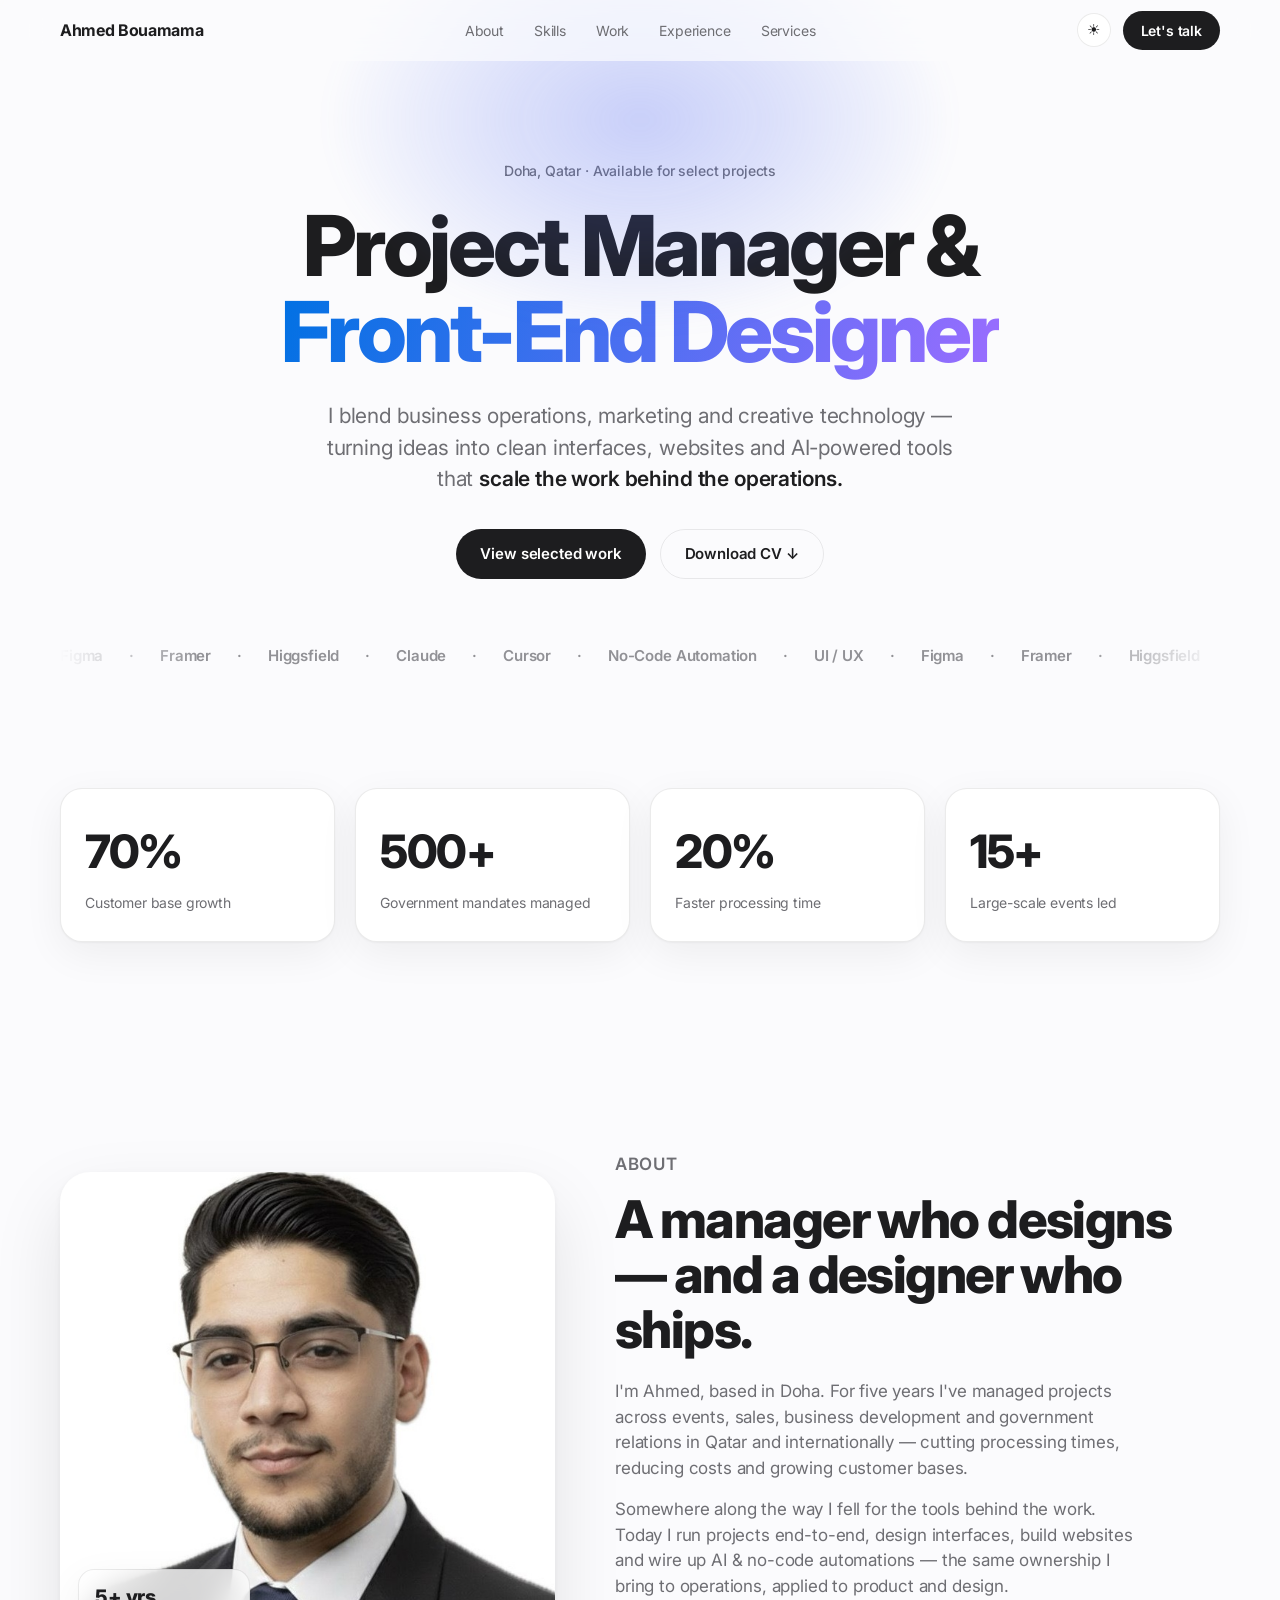
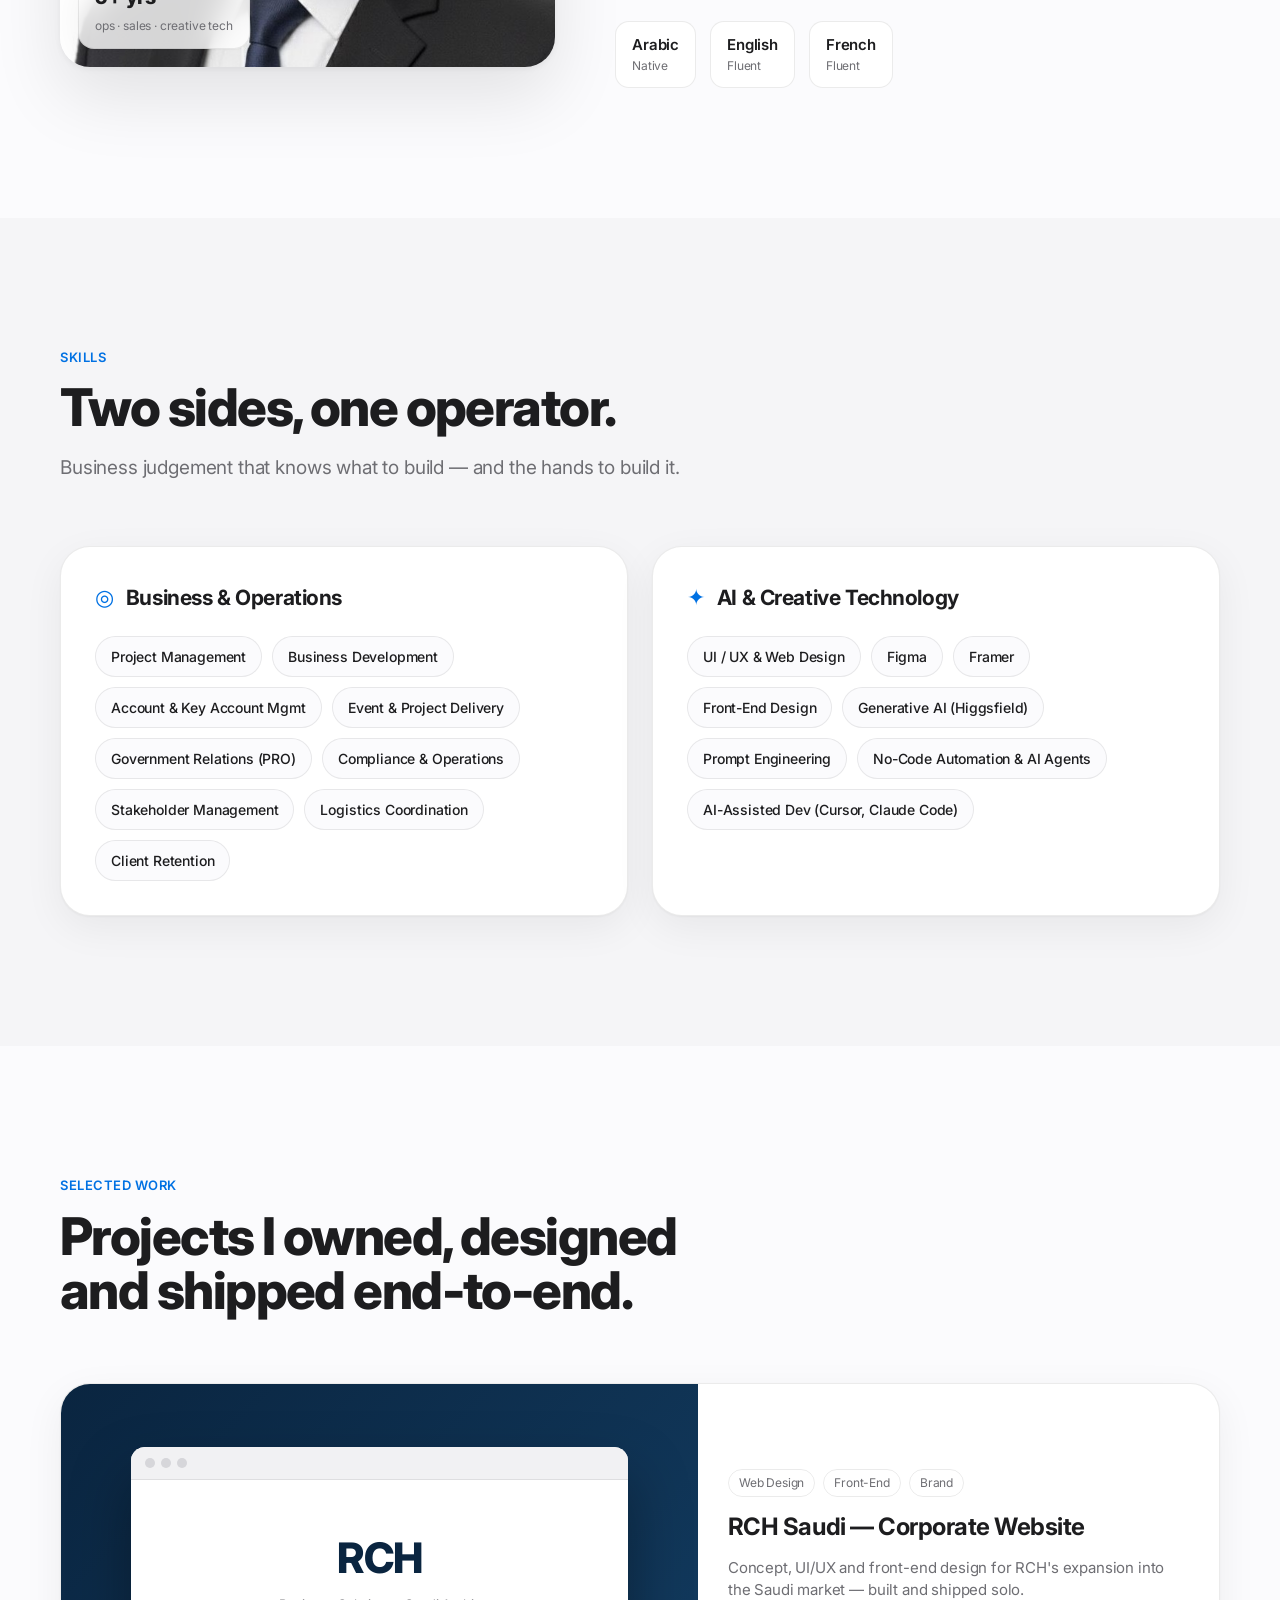
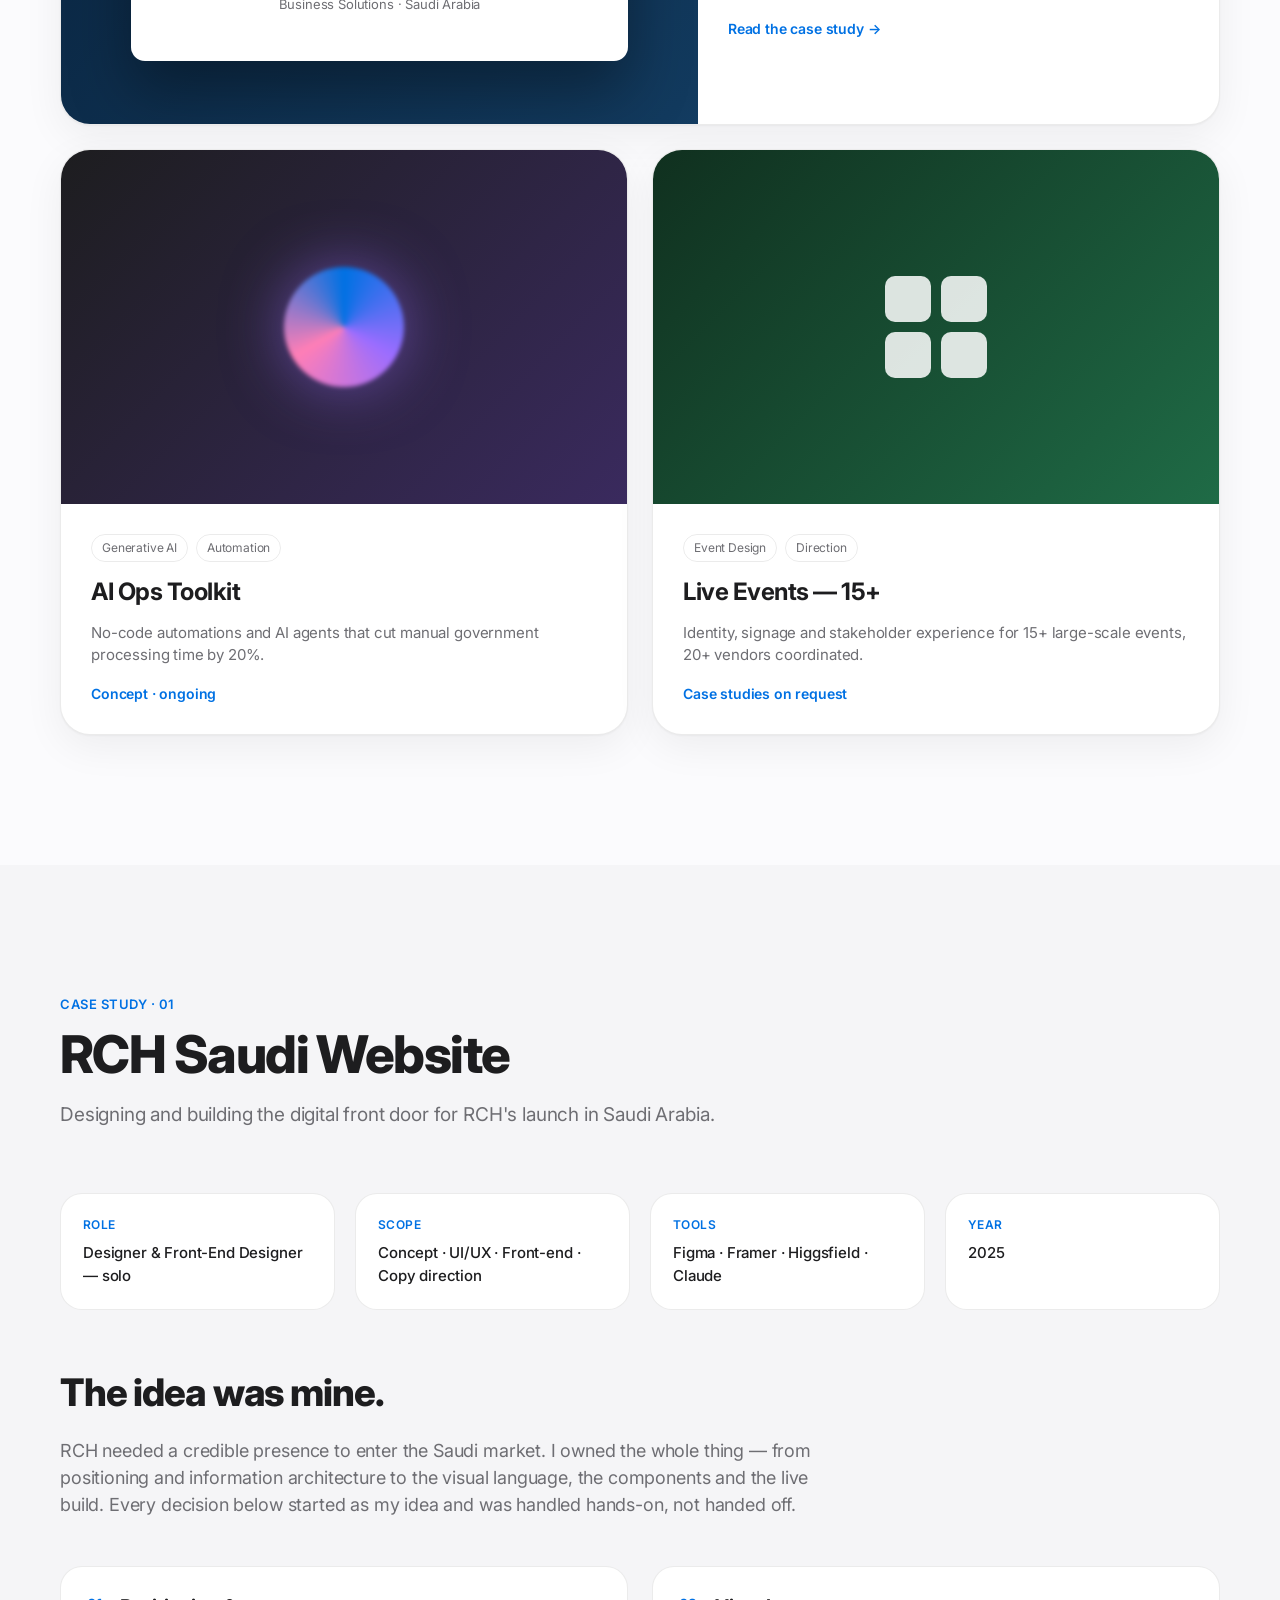
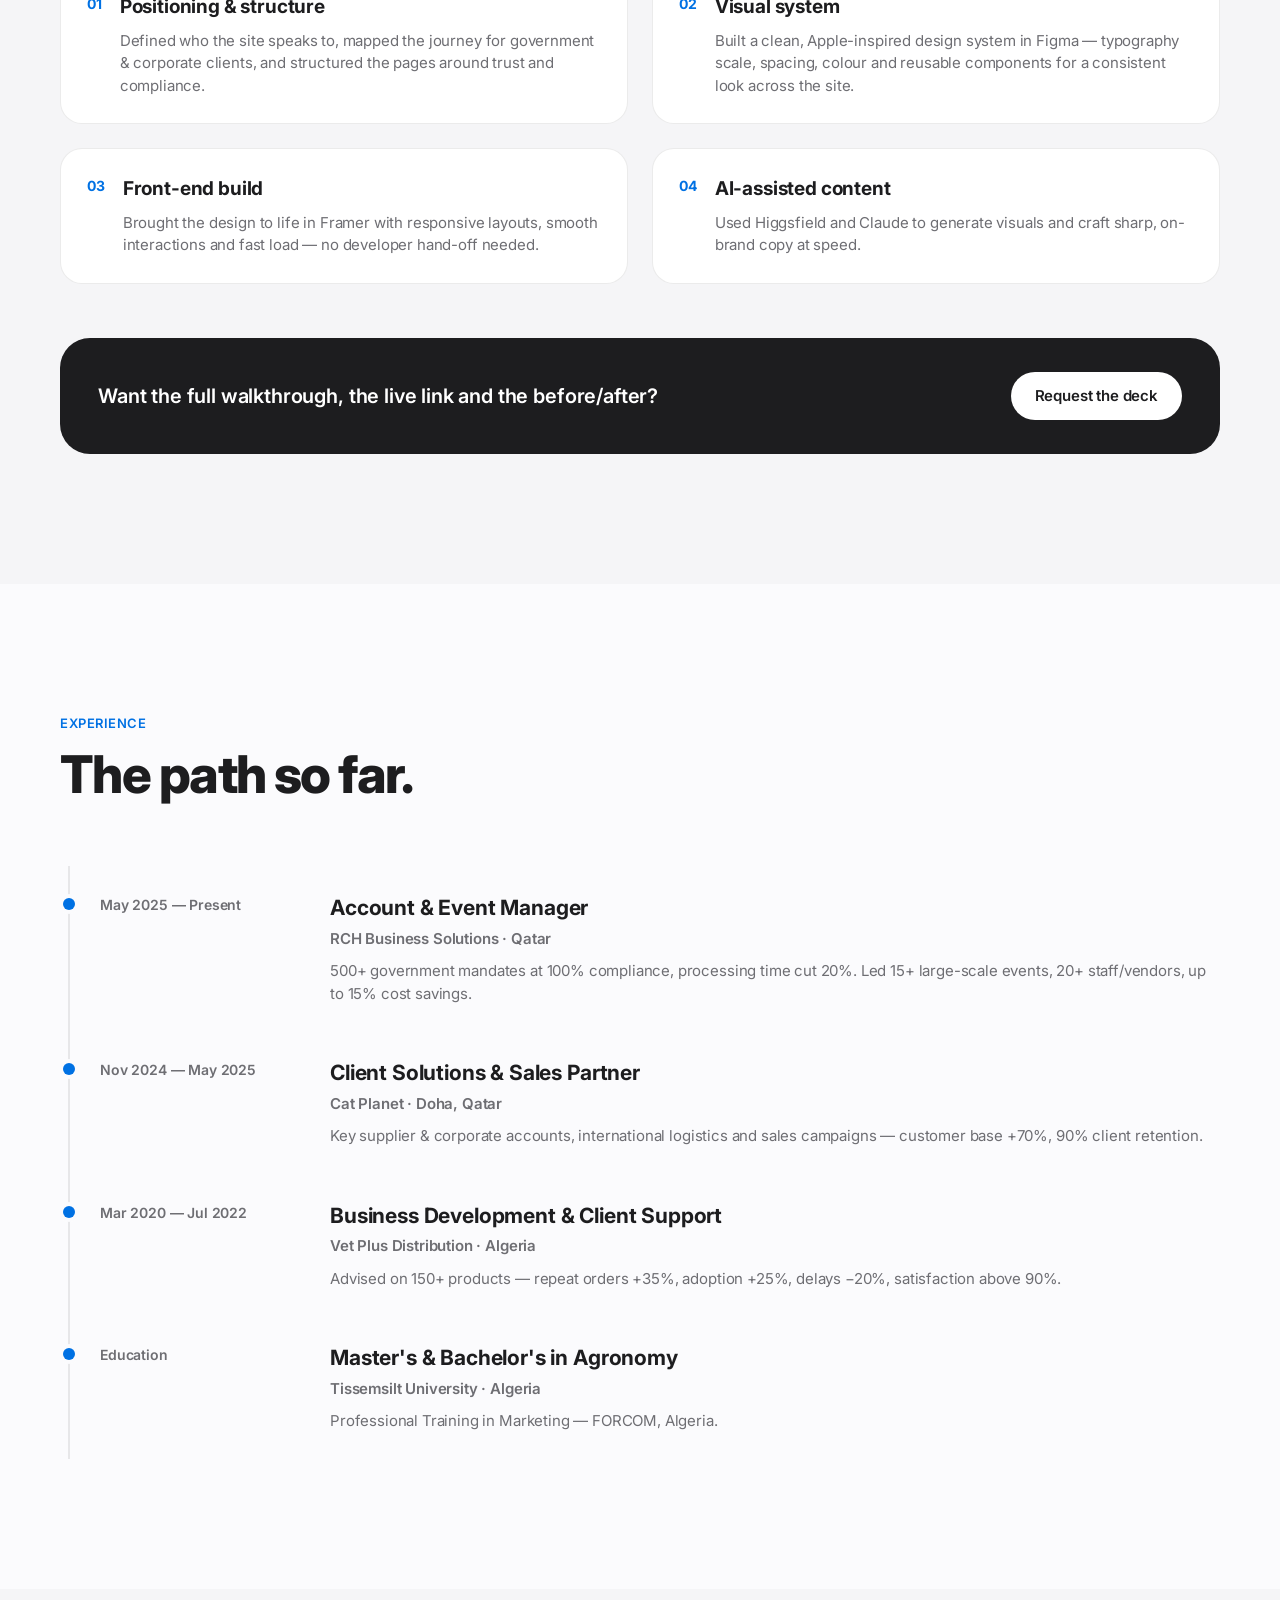
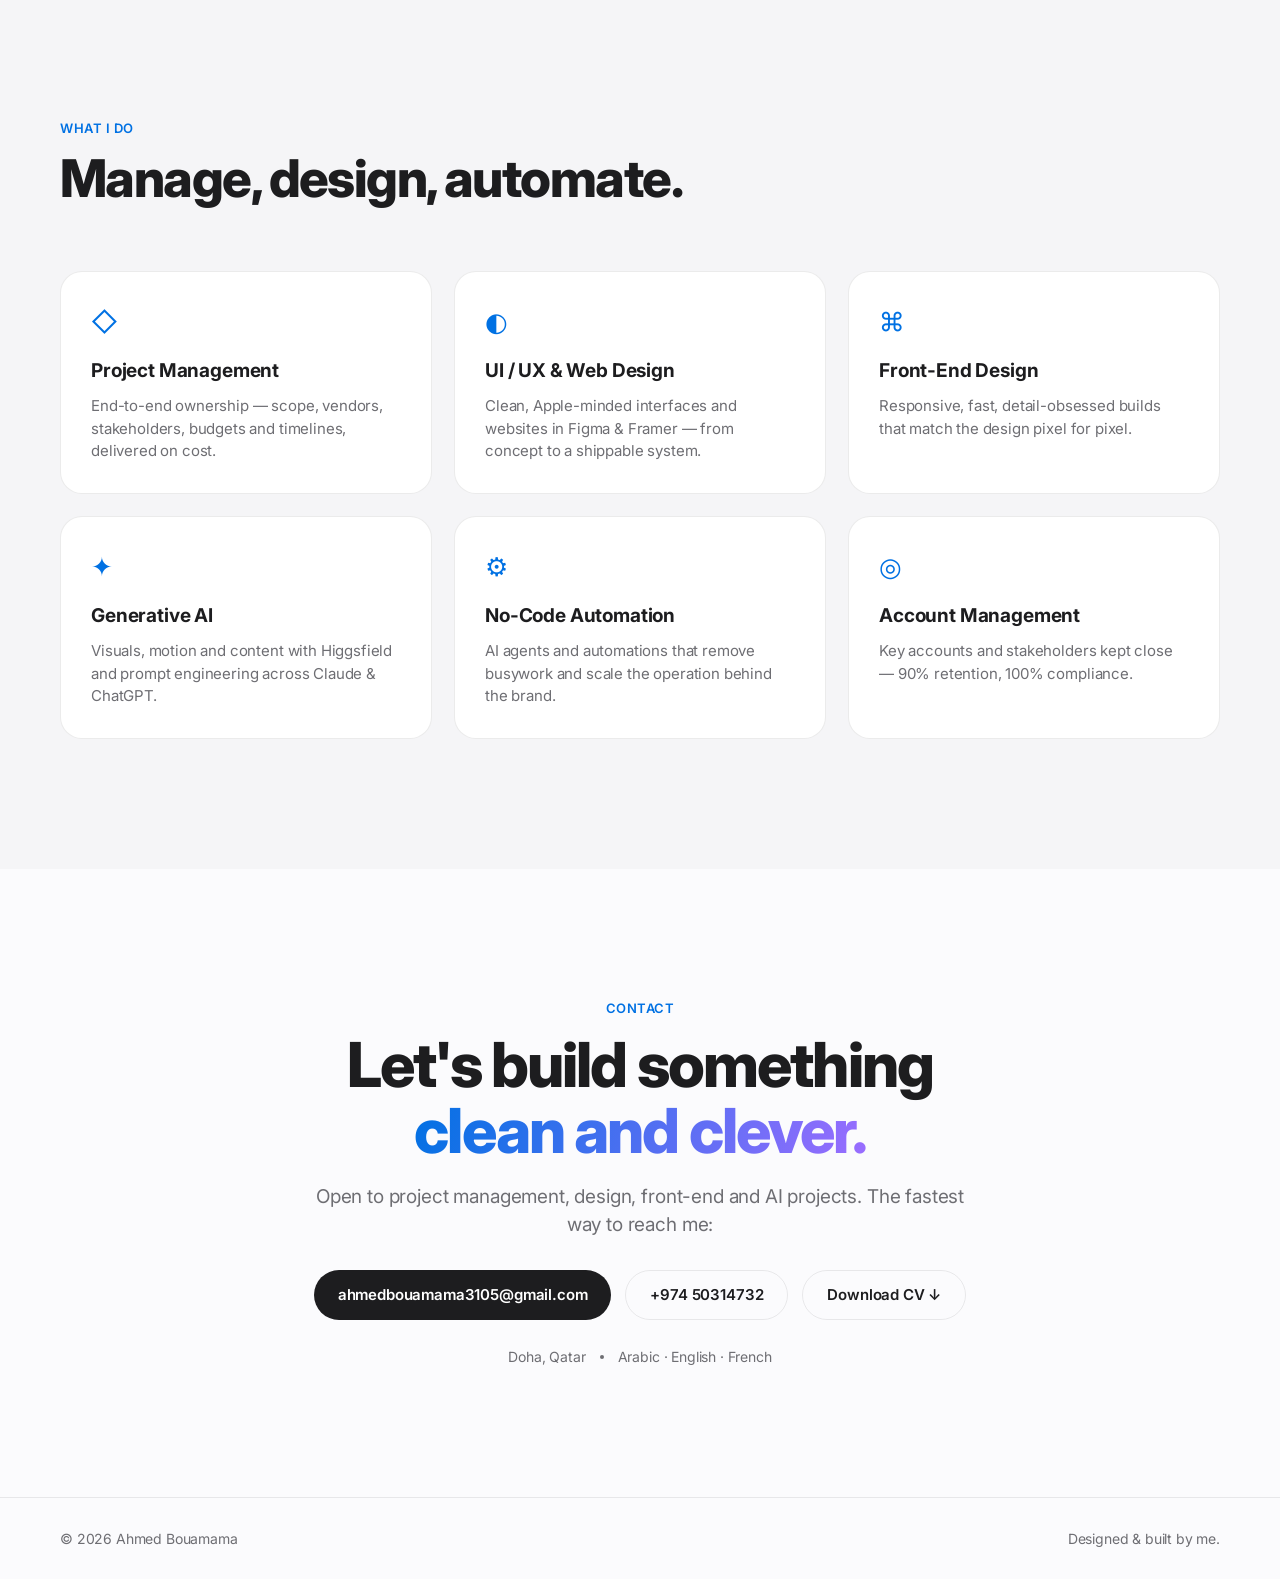
==== commit 75d2e934: "Reorder sections, retitle to Project Manager, widen layout, add Skills + frame animations - Hero tit" ====
--- a/demo.html
+++ b/demo.html
@@ -3,8 +3,8 @@
 <head>
   <meta charset="UTF-8" />
   <meta name="viewport" content="width=device-width, initial-scale=1.0" />
-  <title>Ahmed Bouamama — Designer & Front-End Designer</title>
-  <meta name="description" content="Ahmed Bouamama — Designer & Front-End Designer based in Doha. Blending business operations, creative technology and AI to build and scale the tools behind the operations." />
+  <title>Ahmed Bouamama — Project Manager & Front-End Designer</title>
+  <meta name="description" content="Ahmed Bouamama — Project Manager & Front-End Designer based in Doha. Blending business operations, creative technology and AI to build and scale the tools behind the operations." />
   <link rel="preconnect" href="https://fonts.googleapis.com" />
   <link rel="preconnect" href="https://fonts.gstatic.com" crossorigin />
   <link href="https://fonts.googleapis.com/css2?family=Inter:wght@400;500;600;700;800&display=swap" rel="stylesheet" />
@@ -21,7 +21,7 @@
   --accent-2:#9b6dff;
   --radius:22px;
   --radius-lg:30px;
-  --maxw:1120px;
+  --maxw:1240px;
   --ease:cubic-bezier(.22,1,.36,1);
   --shadow:0 1px 2px rgba(0,0,0,.04),0 12px 40px rgba(0,0,0,.06);
   --shadow-lg:0 2px 6px rgba(0,0,0,.05),0 30px 70px rgba(0,0,0,.10);
@@ -59,7 +59,7 @@
 }
 a{color:inherit;text-decoration:none}
 img{max-width:100%;display:block}
-.container{max-width:var(--maxw);margin:0 auto;padding:0 24px}
+.container{max-width:var(--maxw);margin:0 auto;padding:0 40px}
 em{font-style:normal;color:var(--ink)}
 .grad{
   background:linear-gradient(110deg,var(--accent) 0%,var(--accent-2) 100%);
@@ -82,7 +82,9 @@
 .btn--dark{background:var(--ink);color:#fff}
 .btn--dark:hover{transform:translateY(-2px);box-shadow:0 12px 30px rgba(0,0,0,.18)}
 .btn--ghost{background:transparent;color:var(--ink);border:1px solid var(--line)}
-.btn--ghost:hover{background:#fff;transform:translateY(-2px);box-shadow:var(--shadow)}
+.btn--ghost:hover{background:var(--card);transform:translateY(-2px);box-shadow:var(--shadow)}
+.btn--light{background:#fff;color:#1d1d1f}
+.btn--light:hover{transform:translateY(-2px);box-shadow:0 12px 30px rgba(0,0,0,.25)}
 .btn--pill{background:var(--ink);color:#fff;padding:9px 18px;font-size:14px}
 .btn--pill:hover{transform:translateY(-1px);opacity:.9}
 
@@ -97,7 +99,7 @@
 }
 .nav.is-scrolled{border-color:var(--line)}
 .nav__inner{
-  max-width:var(--maxw);margin:0 auto;padding:0 24px;height:58px;
+  max-width:var(--maxw);margin:0 auto;padding:0 40px;height:60px;
   display:flex;align-items:center;justify-content:space-between;gap:24px;
 }
 .nav__logo{font-weight:700;font-size:16px;letter-spacing:-.02em}
@@ -162,15 +164,31 @@
 .stat__label{display:block;margin-top:6px;color:var(--muted);font-size:14px}
 
 /* ===== Sections ===== */
-.section{padding:96px 0}
+.section{padding:130px 0}
 .section--alt{background:var(--bg-alt)}
-.section__head{margin-bottom:54px;max-width:720px}
+.section__head{margin-bottom:64px;max-width:760px}
 .section__eyebrow{
   font-size:13px;font-weight:600;letter-spacing:.04em;text-transform:uppercase;
   color:var(--accent);margin-bottom:14px;
 }
 .section__title{font-size:clamp(30px,5vw,52px);font-weight:800;line-height:1.05;letter-spacing:-.03em}
 .section__sub{margin-top:18px;font-size:19px;color:var(--muted)}
+
+/* ===== Skills ===== */
+.skills__grid{display:grid;grid-template-columns:repeat(2,1fr);gap:24px}
+.skillset{background:var(--card);border:1px solid var(--line);border-radius:var(--radius-lg);padding:34px;box-shadow:var(--shadow);transition:transform .4s var(--ease),box-shadow .4s var(--ease)}
+.skillset:hover{transform:translateY(-5px);box-shadow:var(--shadow-lg)}
+.skillset__head{display:flex;align-items:center;gap:12px;margin-bottom:22px}
+.skillset__icon{font-size:22px;color:var(--accent)}
+.skillset__head h3{font-size:21px;font-weight:700;letter-spacing:-.02em}
+.chips{display:flex;flex-wrap:wrap;gap:10px}
+.chips span{
+  font-size:14px;font-weight:500;color:var(--ink);
+  background:var(--bg);border:1px solid var(--line);
+  padding:9px 15px;border-radius:980px;
+  transition:transform .25s var(--ease),background .25s,color .25s,border-color .25s;
+}
+.chips span:hover{transform:translateY(-2px);border-color:transparent;background:var(--accent);color:#fff}
 
 /* ===== Work grid ===== */
 .work__grid{display:grid;grid-template-columns:repeat(2,1fr);gap:24px}
@@ -192,8 +210,19 @@
 .card__link{font-size:14px;font-weight:600;color:var(--accent);margin-top:4px}
 
 /* card media art */
-.card__media--rch{background:linear-gradient(135deg,#0a2540,#123a5e 60%,#1c5a8f)}
-.browser{width:78%;background:#fff;border-radius:14px;box-shadow:0 30px 60px rgba(0,0,0,.35);overflow:hidden}
+.card__media--rch{background:linear-gradient(135deg,#0a2540,#123a5e 60%,#1c5a8f);background-size:160% 160%;animation:bgShift 14s ease-in-out infinite}
+@keyframes bgShift{0%,100%{background-position:0% 50%}50%{background-position:100% 50%}}
+.browser{position:relative;width:78%;background:#fff;border-radius:14px;box-shadow:0 30px 60px rgba(0,0,0,.35);overflow:hidden;transition:transform .5s var(--ease)}
+.card--feature:hover .browser{transform:translateY(-6px) scale(1.015)}
+.float{animation:float 6s ease-in-out infinite}
+@keyframes float{0%,100%{transform:translateY(0)}50%{transform:translateY(-10px)}}
+.card--feature:hover .float{animation-play-state:paused}
+.browser__shine{
+  position:absolute;top:0;left:-60%;width:50%;height:100%;
+  background:linear-gradient(100deg,transparent,rgba(255,255,255,.55),transparent);
+  transform:skewX(-18deg);animation:shine 5.5s ease-in-out infinite;pointer-events:none;
+}
+@keyframes shine{0%{left:-60%}35%,100%{left:130%}}
 .browser__bar{display:flex;gap:6px;padding:11px 14px;background:#f1f1f3;border-bottom:1px solid var(--line)}
 .browser__bar span{width:10px;height:10px;border-radius:50%;background:#d6d6da}
 .browser__body{padding:46px 26px;text-align:center}
@@ -238,7 +267,8 @@
 /* ===== About ===== */
 .about{display:grid;grid-template-columns:.9fr 1.1fr;gap:60px;align-items:center}
 .about__media{position:relative;border-radius:var(--radius-lg);overflow:hidden;box-shadow:var(--shadow-lg);background:var(--bg-alt)}
-.about__media img{width:100%;aspect-ratio:1/1;object-fit:cover}
+.about__media img{width:100%;aspect-ratio:1/1;object-fit:cover;transition:transform .7s var(--ease)}
+.about__media:hover img{transform:scale(1.04)}
 .about__badge{
   position:absolute;left:18px;bottom:18px;background:rgba(255,255,255,.8);
   backdrop-filter:blur(14px);border:1px solid var(--line);border-radius:16px;
@@ -301,6 +331,7 @@
   .stats__grid{grid-template-columns:repeat(2,1fr)}
   .work__grid{grid-template-columns:1fr}
   .card--feature{grid-template-columns:1fr}
+  .skills__grid{grid-template-columns:1fr}
   .case__grid{grid-template-columns:repeat(2,1fr)}
   .case__list{grid-template-columns:1fr}
   .about{grid-template-columns:1fr;gap:34px}
@@ -308,7 +339,9 @@
   .tl{grid-template-columns:1fr;gap:6px}
 }
 @media(max-width:560px){
-  .section{padding:72px 0}
+  .container{padding:0 20px}
+  .nav__inner{padding:0 20px}
+  .section{padding:84px 0}
   .stats__grid{grid-template-columns:1fr 1fr}
   .case__grid{grid-template-columns:1fr}
   .services__grid{grid-template-columns:1fr}
@@ -333,11 +366,11 @@
     <div class="nav__inner">
       <a href="#top" class="nav__logo">Ahmed&nbsp;Bouamama</a>
       <nav class="nav__links" id="navLinks">
+        <a href="#about">About</a>
+        <a href="#skills">Skills</a>
         <a href="#work">Work</a>
-        <a href="#rch">RCH Saudi</a>
-        <a href="#about">About</a>
+        <a href="#experience">Experience</a>
         <a href="#services">Services</a>
-        <a href="#experience">Experience</a>
       </nav>
       <div class="nav__actions">
         <button class="theme-toggle" id="themeToggle" aria-label="Toggle dark mode">
@@ -358,7 +391,7 @@
       <div class="container">
         <p class="hero__eyebrow reveal">Doha, Qatar · Available for select projects</p>
         <h1 class="hero__title reveal">
-          Designer &amp;<br />
+          Project Manager &amp;<br />
           <span class="grad">Front-End Designer</span>
         </h1>
         <p class="hero__lead reveal">
@@ -408,6 +441,88 @@
       </div>
     </section>
 
+    <!-- ABOUT -->
+    <section class="section" id="about">
+      <div class="container about">
+        <div class="about__media reveal">
+          <img src="[data-uri]" alt="Ahmed Bouamama" />
+          <div class="about__badge">
+            <strong>5+ yrs</strong>
+            <span>ops · sales · creative tech</span>
+          </div>
+        </div>
+        <div class="about__text reveal">
+          <p class="section__eyebrow">About</p>
+          <h2 class="section__title">A manager who designs<br />— and a designer who ships.</h2>
+          <p>
+            I'm Ahmed, based in Doha. For five years I've managed projects across
+            events, sales, business development and government relations in Qatar
+            and internationally — cutting processing times, reducing costs and
+            growing customer bases.
+          </p>
+          <p>
+            Somewhere along the way I fell for the tools behind the work. Today I
+            run projects end-to-end, design interfaces, build websites and wire up
+            AI &amp; no-code automations — the same ownership I bring to operations,
+            applied to product and design.
+          </p>
+          <ul class="about__langs">
+            <li>Arabic <span>Native</span></li>
+            <li>English <span>Fluent</span></li>
+            <li>French <span>Fluent</span></li>
+          </ul>
+        </div>
+      </div>
+    </section>
+
+    <!-- SKILLS -->
+    <section class="section section--alt" id="skills">
+      <div class="container">
+        <header class="section__head reveal">
+          <p class="section__eyebrow">Skills</p>
+          <h2 class="section__title">Two sides, one operator.</h2>
+          <p class="section__sub">Business judgement that knows what to build — and the hands to build it.</p>
+        </header>
+
+        <div class="skills__grid">
+          <div class="skillset reveal">
+            <div class="skillset__head">
+              <span class="skillset__icon">◎</span>
+              <h3>Business &amp; Operations</h3>
+            </div>
+            <div class="chips">
+              <span>Project Management</span>
+              <span>Business Development</span>
+              <span>Account &amp; Key Account Mgmt</span>
+              <span>Event &amp; Project Delivery</span>
+              <span>Government Relations (PRO)</span>
+              <span>Compliance &amp; Operations</span>
+              <span>Stakeholder Management</span>
+              <span>Logistics Coordination</span>
+              <span>Client Retention</span>
+            </div>
+          </div>
+
+          <div class="skillset reveal">
+            <div class="skillset__head">
+              <span class="skillset__icon">✦</span>
+              <h3>AI &amp; Creative Technology</h3>
+            </div>
+            <div class="chips">
+              <span>UI / UX &amp; Web Design</span>
+              <span>Figma</span>
+              <span>Framer</span>
+              <span>Front-End Design</span>
+              <span>Generative AI (Higgsfield)</span>
+              <span>Prompt Engineering</span>
+              <span>No-Code Automation &amp; AI Agents</span>
+              <span>AI-Assisted Dev (Cursor, Claude Code)</span>
+            </div>
+          </div>
+        </div>
+      </div>
+    </section>
+
     <!-- WORK -->
     <section class="section" id="work">
       <div class="container">
@@ -420,12 +535,13 @@
           <!-- Featured: RCH Saudi -->
           <a href="#rch" class="card card--feature reveal">
             <div class="card__media card__media--rch">
-              <div class="browser">
+              <div class="browser float">
                 <div class="browser__bar"><span></span><span></span><span></span></div>
                 <div class="browser__body">
                   <p class="browser__brand">RCH</p>
                   <p class="browser__tag">Business Solutions · Saudi Arabia</p>
                 </div>
+                <div class="browser__shine"></div>
               </div>
             </div>
             <div class="card__body">
@@ -535,39 +651,51 @@
 
         <div class="case__cta reveal">
           <p>Want the full walkthrough, the live link and the before/after?</p>
-          <a href="#contact" class="btn btn--dark">Request the deck</a>
+          <a href="#contact" class="btn btn--light">Request the deck</a>
         </div>
       </div>
     </section>
 
-    <!-- ABOUT -->
-    <section class="section" id="about">
-      <div class="container about">
-        <div class="about__media reveal">
-          <img src="[data-uri]" alt="Ahmed Bouamama" />
-          <div class="about__badge">
-            <strong>5+ yrs</strong>
-            <span>ops · sales · creative tech</span>
-          </div>
-        </div>
-        <div class="about__text reveal">
-          <p class="section__eyebrow">About</p>
-          <h2 class="section__title">A manager who designs<br />— and a designer who ships.</h2>
-          <p>
-            I'm Ahmed, based in Doha. For five years I've worked across events, sales,
-            business development and government relations in Qatar and internationally —
-            cutting processing times, reducing costs and growing customer bases.
-          </p>
-          <p>
-            Somewhere along the way I fell for the tools behind the work. Today I design
-            interfaces, build websites and wire up AI &amp; no-code automations — the same
-            ownership I bring to operations, applied to product and design.
-          </p>
-          <ul class="about__langs">
-            <li>Arabic <span>Native</span></li>
-            <li>English <span>Fluent</span></li>
-            <li>French <span>Fluent</span></li>
-          </ul>
+    <!-- EXPERIENCE -->
+    <section class="section" id="experience">
+      <div class="container">
+        <header class="section__head reveal">
+          <p class="section__eyebrow">Experience</p>
+          <h2 class="section__title">The path so far.</h2>
+        </header>
+        <div class="timeline">
+          <div class="tl reveal">
+            <div class="tl__date">May 2025 — Present</div>
+            <div class="tl__body">
+              <h3>Account &amp; Event Manager</h3>
+              <p class="tl__org">RCH Business Solutions · Qatar</p>
+              <p>500+ government mandates at 100% compliance, processing time cut 20%. Led 15+ large-scale events, 20+ staff/vendors, up to 15% cost savings.</p>
+            </div>
+          </div>
+          <div class="tl reveal">
+            <div class="tl__date">Nov 2024 — May 2025</div>
+            <div class="tl__body">
+              <h3>Client Solutions &amp; Sales Partner</h3>
+              <p class="tl__org">Cat Planet · Doha, Qatar</p>
+              <p>Key supplier & corporate accounts, international logistics and sales campaigns — customer base +70%, 90% client retention.</p>
+            </div>
+          </div>
+          <div class="tl reveal">
+            <div class="tl__date">Mar 2020 — Jul 2022</div>
+            <div class="tl__body">
+              <h3>Business Development &amp; Client Support</h3>
+              <p class="tl__org">Vet Plus Distribution · Algeria</p>
+              <p>Advised on 150+ products — repeat orders +35%, adoption +25%, delays −20%, satisfaction above 90%.</p>
+            </div>
+          </div>
+          <div class="tl reveal">
+            <div class="tl__date">Education</div>
+            <div class="tl__body">
+              <h3>Master's & Bachelor's in Agronomy</h3>
+              <p class="tl__org">Tissemsilt University · Algeria</p>
+              <p>Professional Training in Marketing — FORCOM, Algeria.</p>
+            </div>
+          </div>
         </div>
       </div>
     </section>
@@ -577,9 +705,14 @@
       <div class="container">
         <header class="section__head reveal">
           <p class="section__eyebrow">What I do</p>
-          <h2 class="section__title">Design, build, automate.</h2>
+          <h2 class="section__title">Manage, design, automate.</h2>
         </header>
         <div class="services__grid">
+          <article class="service reveal">
+            <span class="service__icon">◇</span>
+            <h3>Project Management</h3>
+            <p>End-to-end ownership — scope, vendors, stakeholders, budgets and timelines, delivered on cost.</p>
+          </article>
           <article class="service reveal">
             <span class="service__icon">◐</span>
             <h3>UI / UX & Web Design</h3>
@@ -601,59 +734,10 @@
             <p>AI agents and automations that remove busywork and scale the operation behind the brand.</p>
           </article>
           <article class="service reveal">
-            <span class="service__icon">◇</span>
-            <h3>Event & Project Delivery</h3>
-            <p>End-to-end direction — vendors, stakeholders, budgets and timelines, delivered on cost.</p>
-          </article>
-          <article class="service reveal">
             <span class="service__icon">◎</span>
             <h3>Account Management</h3>
             <p>Key accounts and stakeholders kept close — 90% retention, 100% compliance.</p>
           </article>
-        </div>
-      </div>
-    </section>
-
-    <!-- EXPERIENCE -->
-    <section class="section" id="experience">
-      <div class="container">
-        <header class="section__head reveal">
-          <p class="section__eyebrow">Experience</p>
-          <h2 class="section__title">The path so far.</h2>
-        </header>
-        <div class="timeline">
-          <div class="tl reveal">
-            <div class="tl__date">May 2025 — Present</div>
-            <div class="tl__body">
-              <h3>Account &amp; Event Manager</h3>
-              <p class="tl__org">RCH Business Solutions · Qatar</p>
-              <p>500+ government mandates at 100% compliance, processing time cut 20%. Led 15+ large-scale events, 20+ staff/vendors, up to 15% cost savings.</p>
-            </div>
-          </div>
-          <div class="tl reveal">
-            <div class="tl__date">Nov 2024 — May 2025</div>
-            <div class="tl__body">
-              <h3>Client Solutions &amp; Sales Partner</h3>
-              <p class="tl__org">Cat Planet · Doha, Qatar</p>
-              <p>Key supplier & corporate accounts, international logistics and sales campaigns — customer base +70%, 90% client retention.</p>
-            </div>
-          </div>
-          <div class="tl reveal">
-            <div class="tl__date">Mar 2020 — Jul 2022</div>
-            <div class="tl__body">
-              <h3>Business Development &amp; Client Support</h3>
-              <p class="tl__org">Vet Plus Distribution · Algeria</p>
-              <p>Advised on 150+ products — repeat orders +35%, adoption +25%, delays −20%, satisfaction above 90%.</p>
-            </div>
-          </div>
-          <div class="tl reveal">
-            <div class="tl__date">Education</div>
-            <div class="tl__body">
-              <h3>Master's & Bachelor's in Agronomy</h3>
-              <p class="tl__org">Tissemsilt University · Algeria</p>
-              <p>Professional Training in Marketing — FORCOM, Algeria.</p>
-            </div>
-          </div>
         </div>
       </div>
     </section>
@@ -663,7 +747,7 @@
       <div class="container contact__inner reveal">
         <p class="section__eyebrow">Contact</p>
         <h2 class="contact__title">Let's build something<br /><span class="grad">clean and clever.</span></h2>
-        <p class="contact__lead">Open to design, front-end and AI projects. The fastest way to reach me:</p>
+        <p class="contact__lead">Open to project management, design, front-end and AI projects. The fastest way to reach me:</p>
         <div class="contact__actions">
           <a href="mailto:ahmedbouamama3105@gmail.com" class="btn btn--dark">ahmedbouamama3105@gmail.com</a>
           <a href="tel:+97450314732" class="btn btn--ghost">+974 50314732</a>
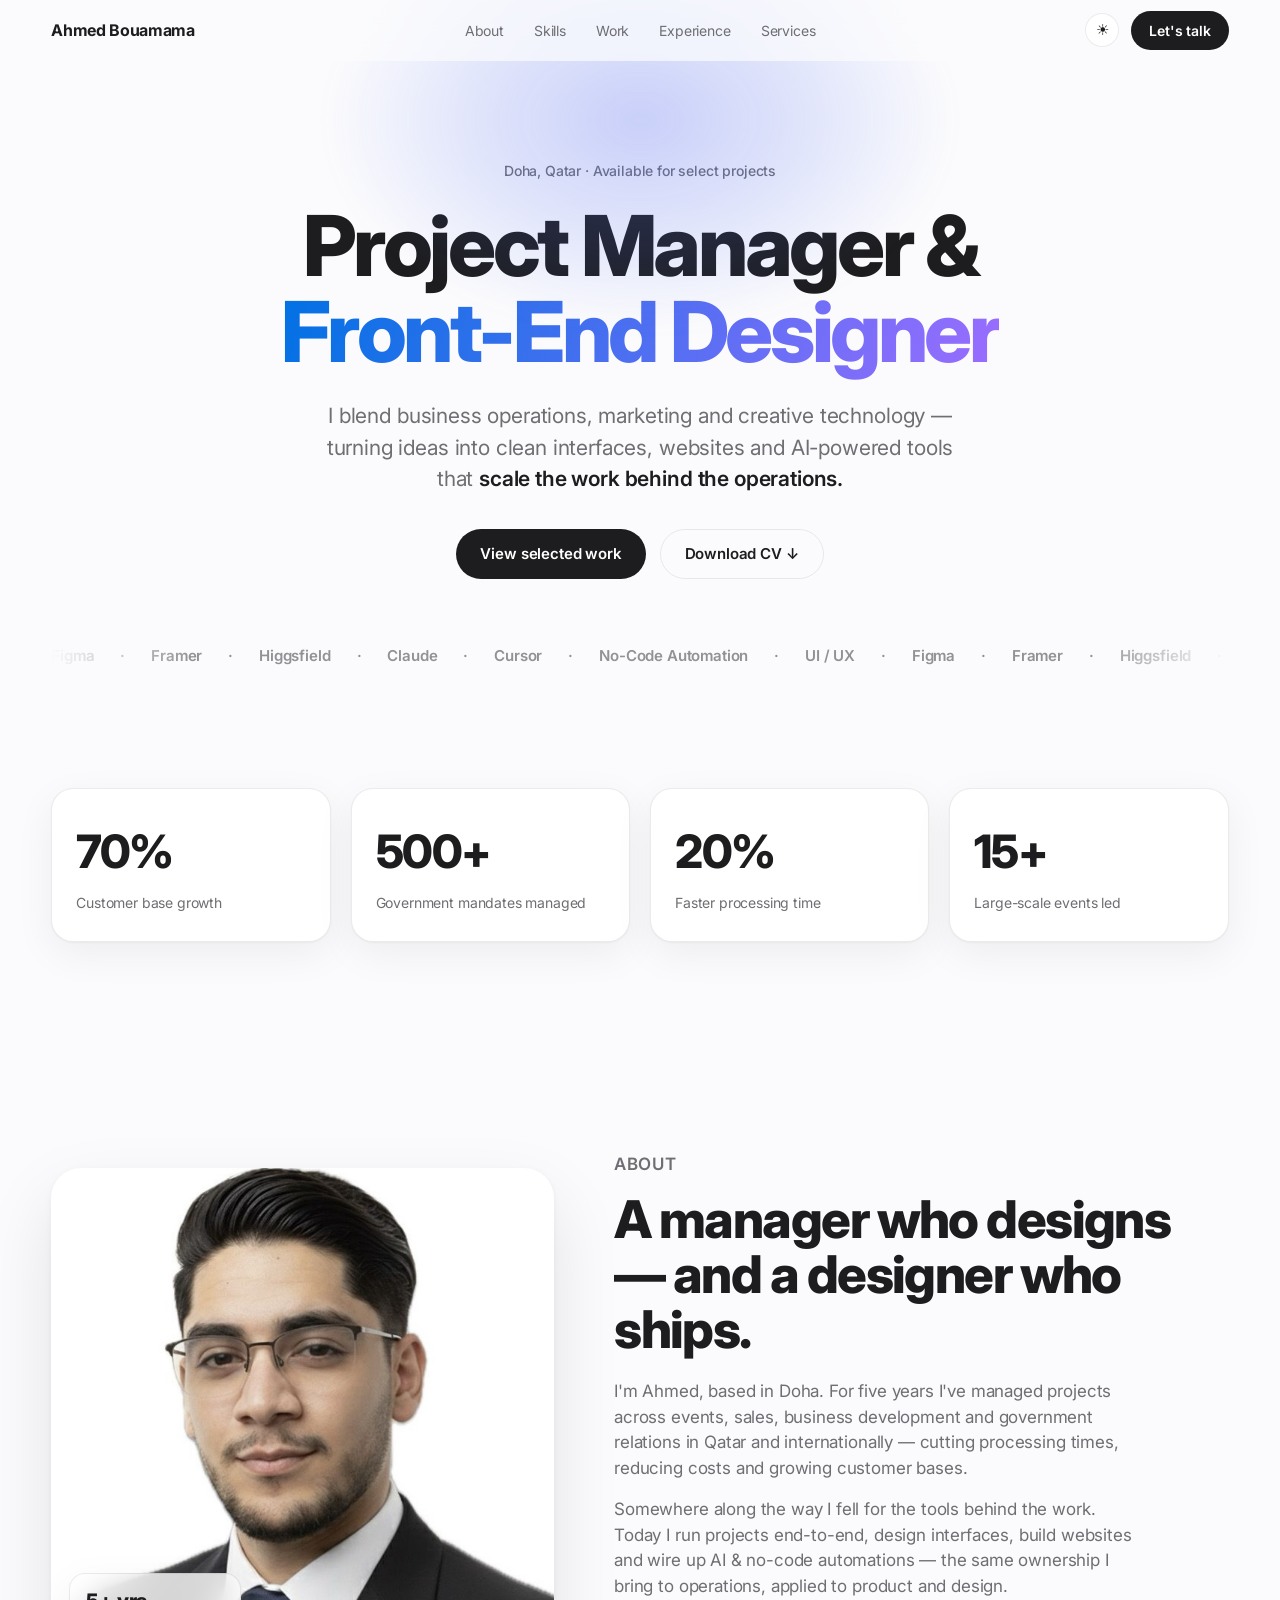
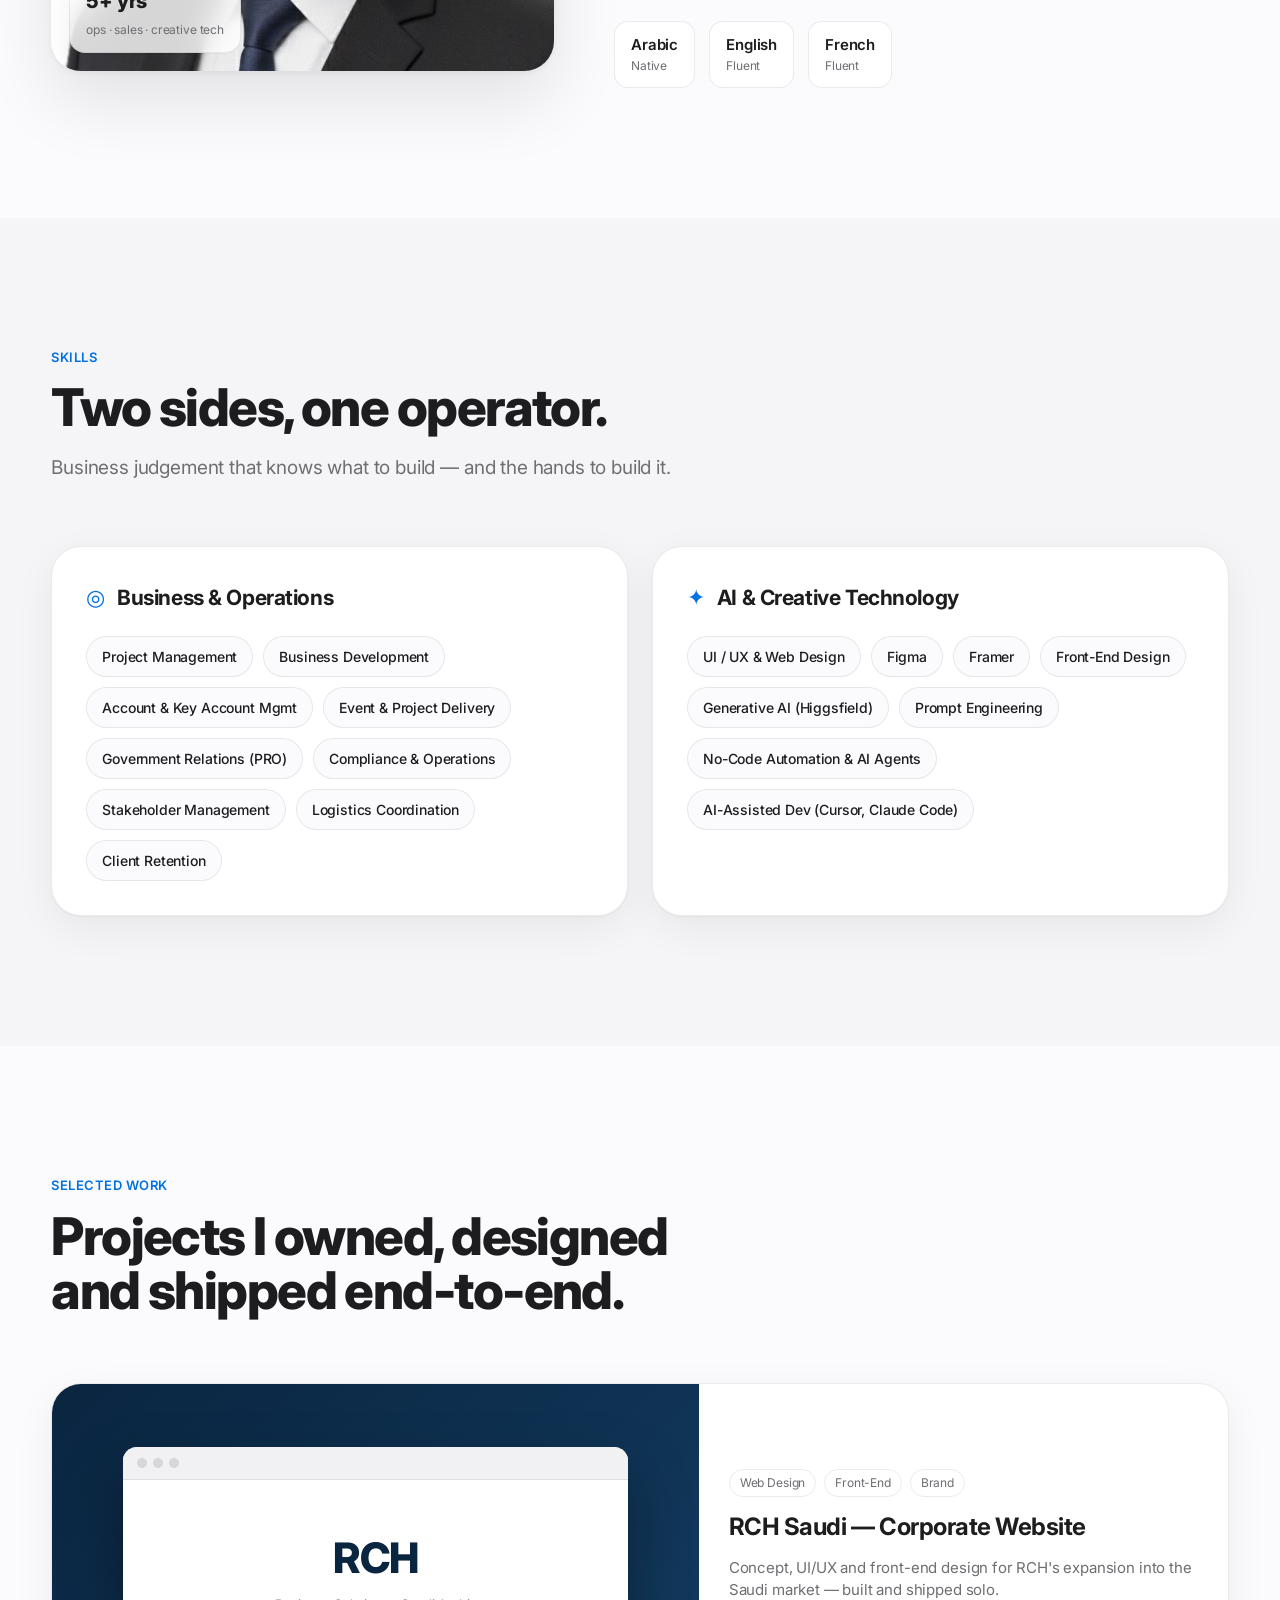
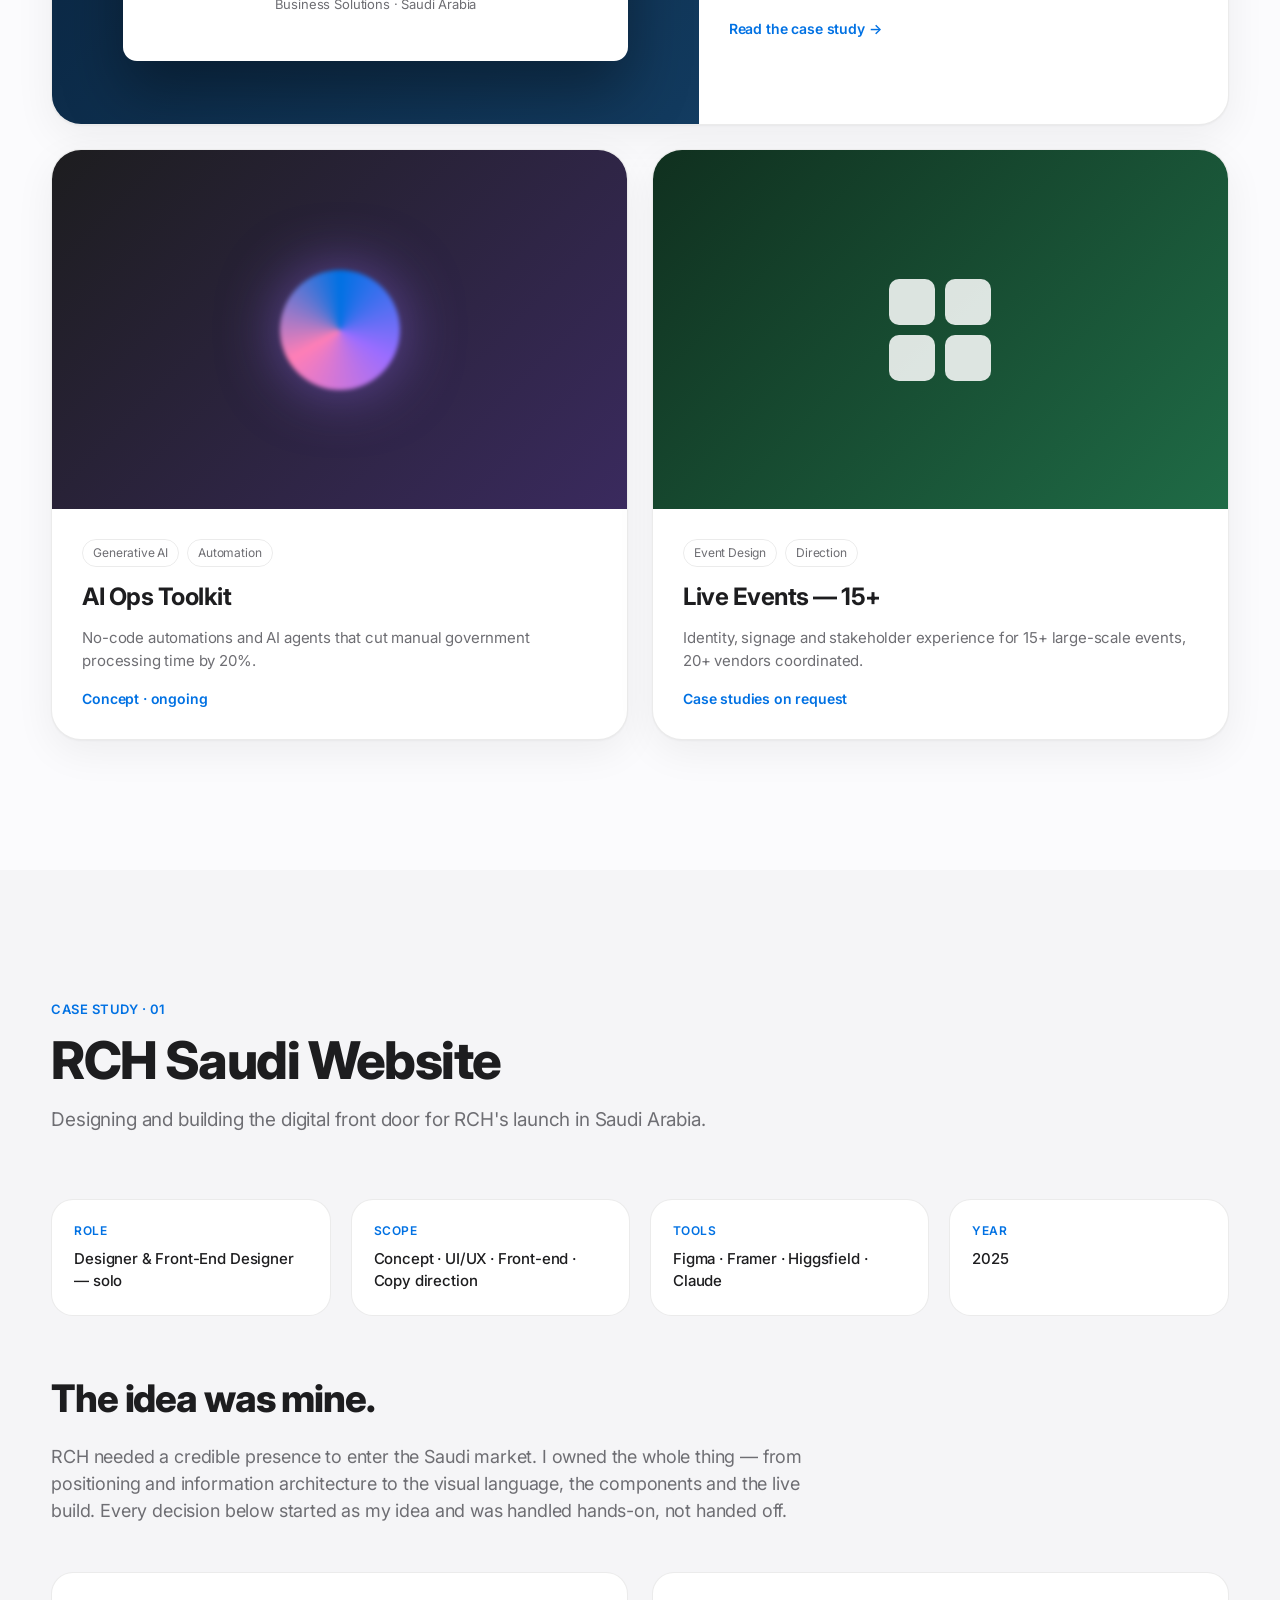
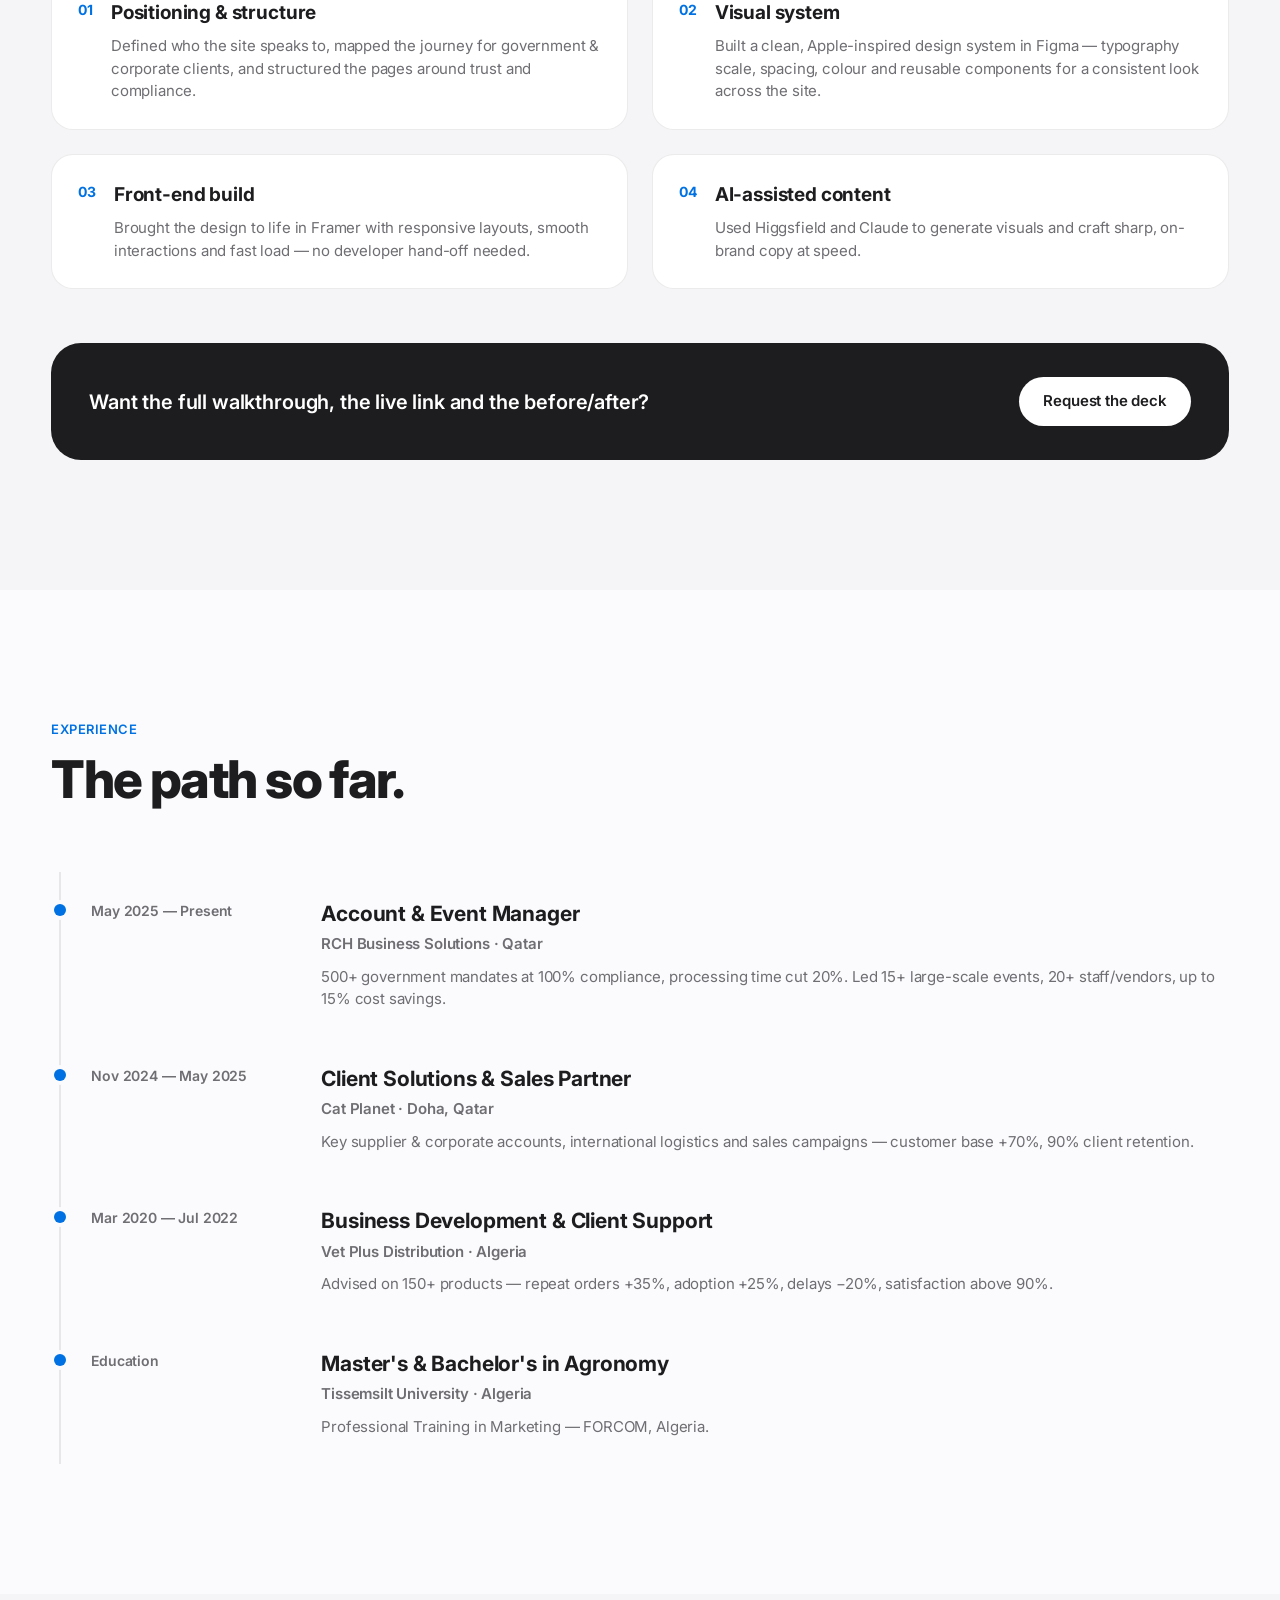
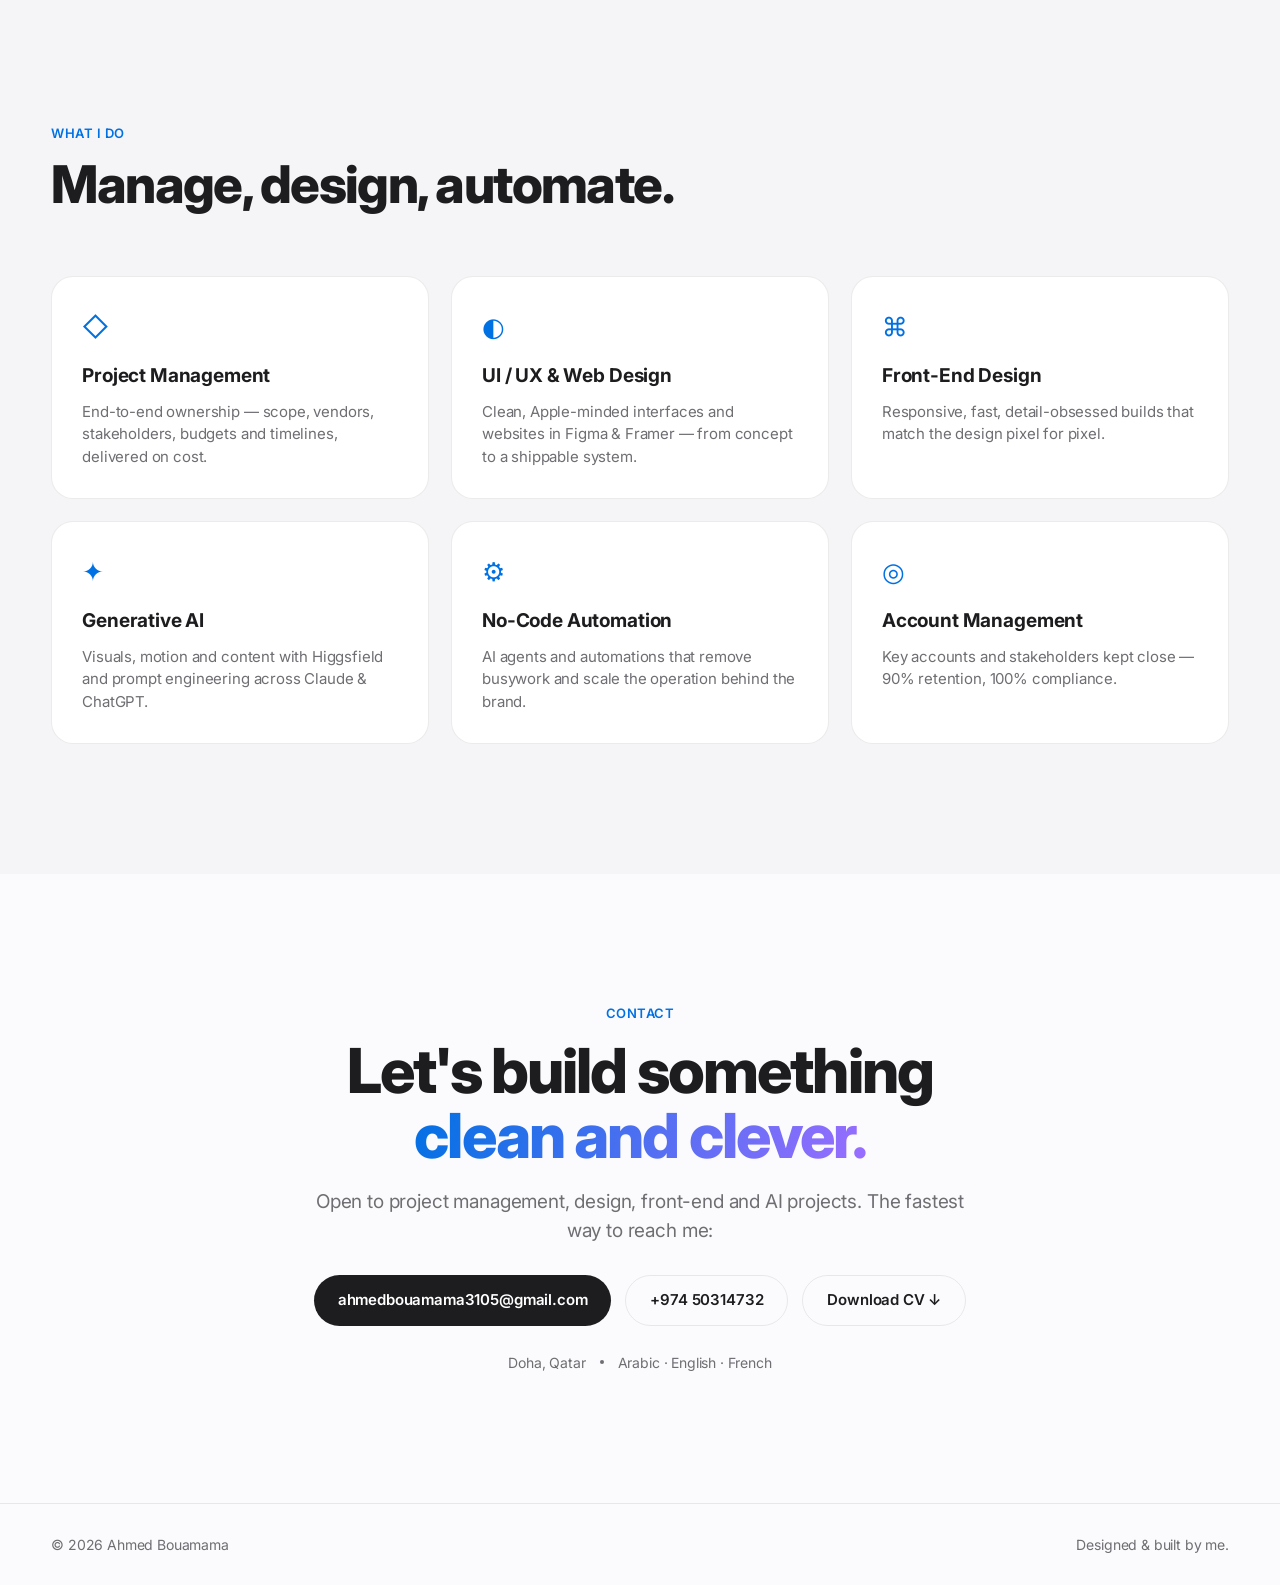
==== commit b0421517: "Make layout full-width with fluid side padding Content now fills the screen (max 1720px) with clamp(" ====
--- a/demo.html
+++ b/demo.html
@@ -21,7 +21,7 @@
   --accent-2:#9b6dff;
   --radius:22px;
   --radius-lg:30px;
-  --maxw:1240px;
+  --maxw:1720px;
   --ease:cubic-bezier(.22,1,.36,1);
   --shadow:0 1px 2px rgba(0,0,0,.04),0 12px 40px rgba(0,0,0,.06);
   --shadow-lg:0 2px 6px rgba(0,0,0,.05),0 30px 70px rgba(0,0,0,.10);
@@ -59,7 +59,7 @@
 }
 a{color:inherit;text-decoration:none}
 img{max-width:100%;display:block}
-.container{max-width:var(--maxw);margin:0 auto;padding:0 40px}
+.container{width:100%;max-width:var(--maxw);margin:0 auto;padding:0 clamp(24px,4vw,72px)}
 em{font-style:normal;color:var(--ink)}
 .grad{
   background:linear-gradient(110deg,var(--accent) 0%,var(--accent-2) 100%);
@@ -99,7 +99,7 @@
 }
 .nav.is-scrolled{border-color:var(--line)}
 .nav__inner{
-  max-width:var(--maxw);margin:0 auto;padding:0 40px;height:60px;
+  max-width:var(--maxw);margin:0 auto;padding:0 clamp(24px,4vw,72px);height:60px;
   display:flex;align-items:center;justify-content:space-between;gap:24px;
 }
 .nav__logo{font-weight:700;font-size:16px;letter-spacing:-.02em}
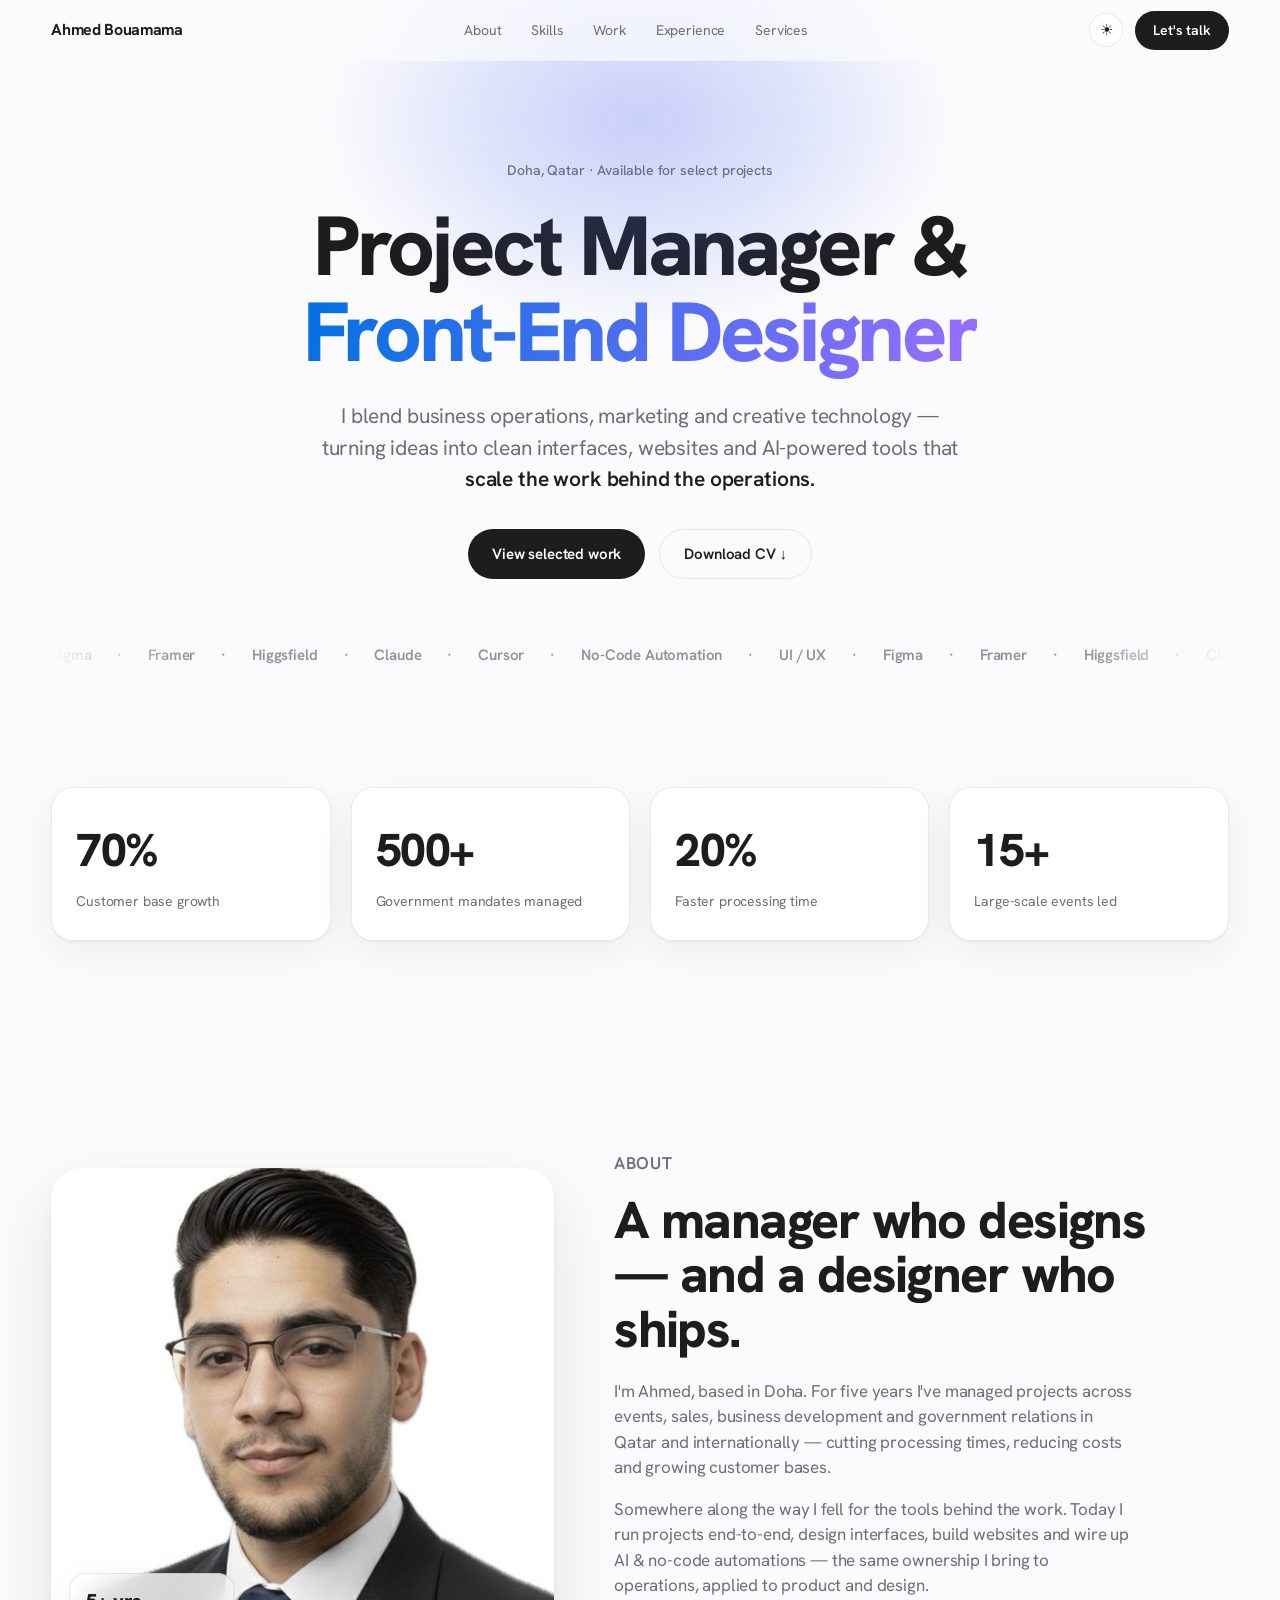
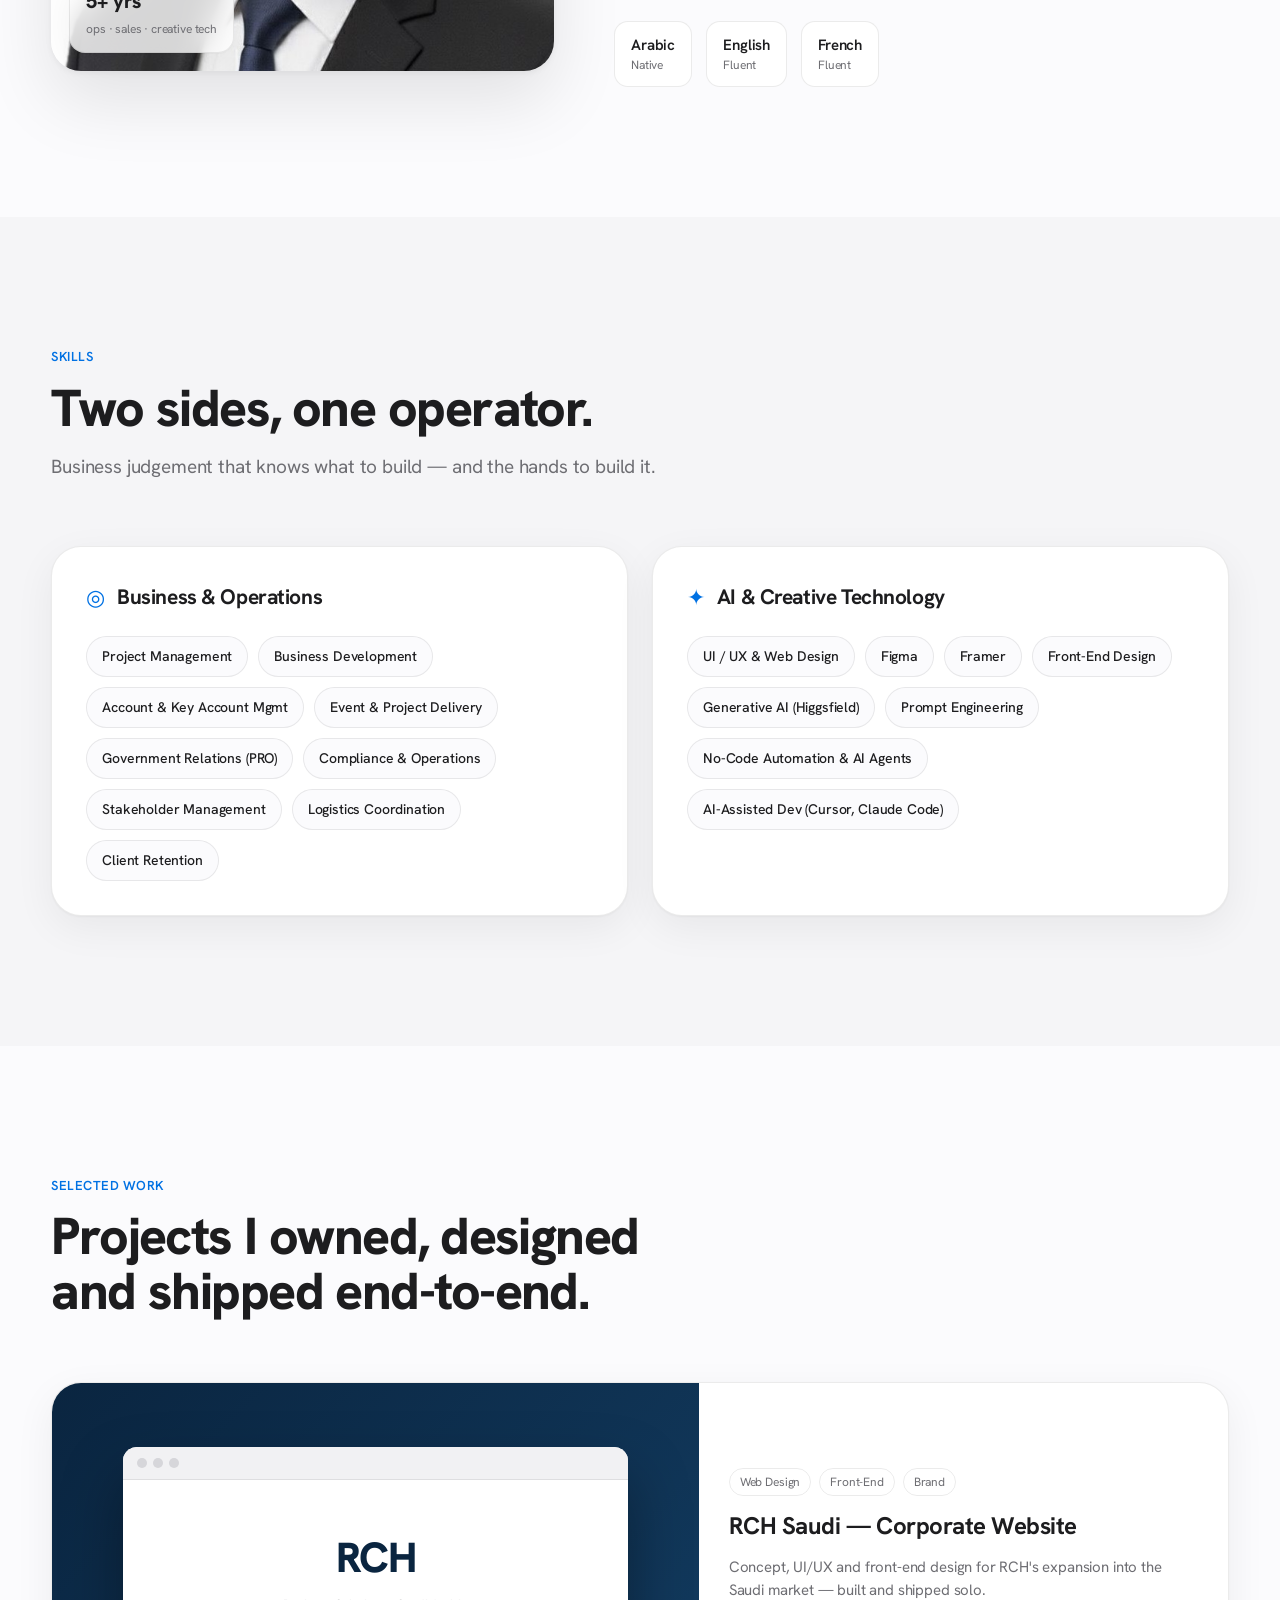
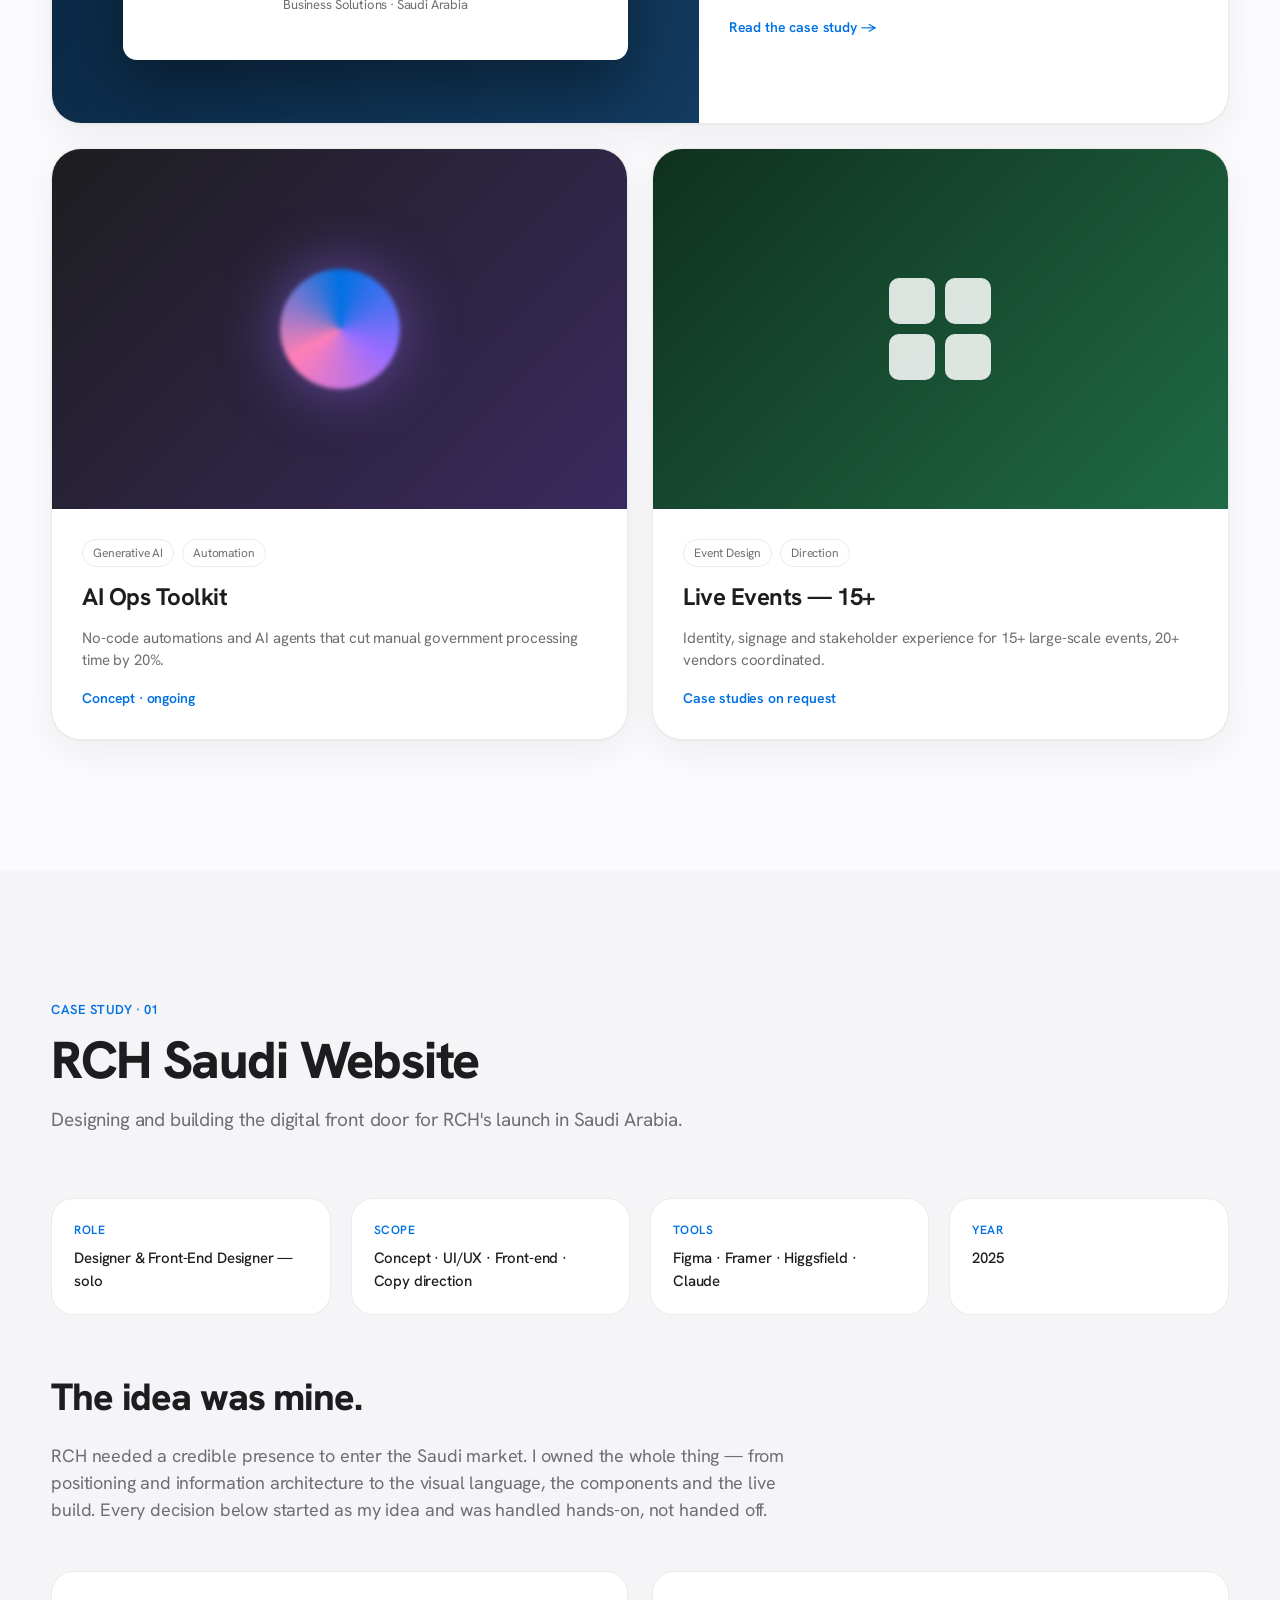
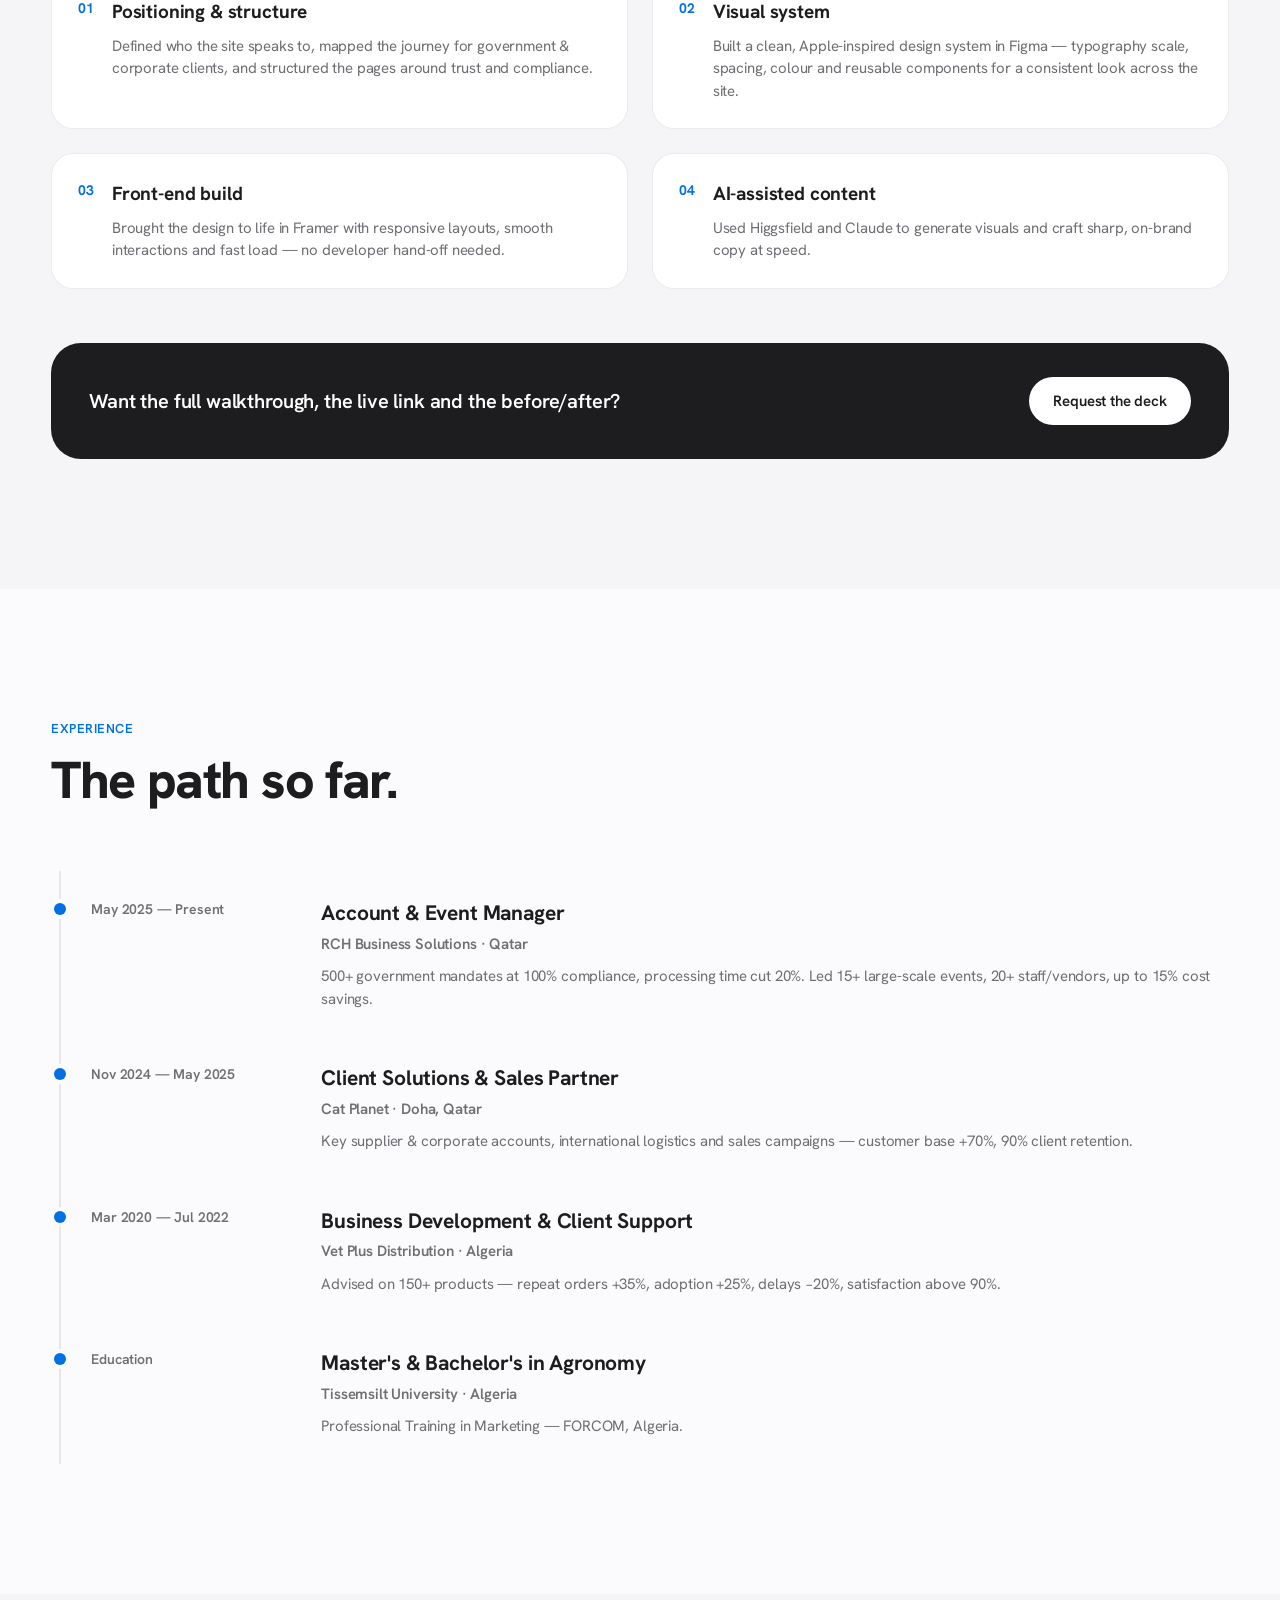
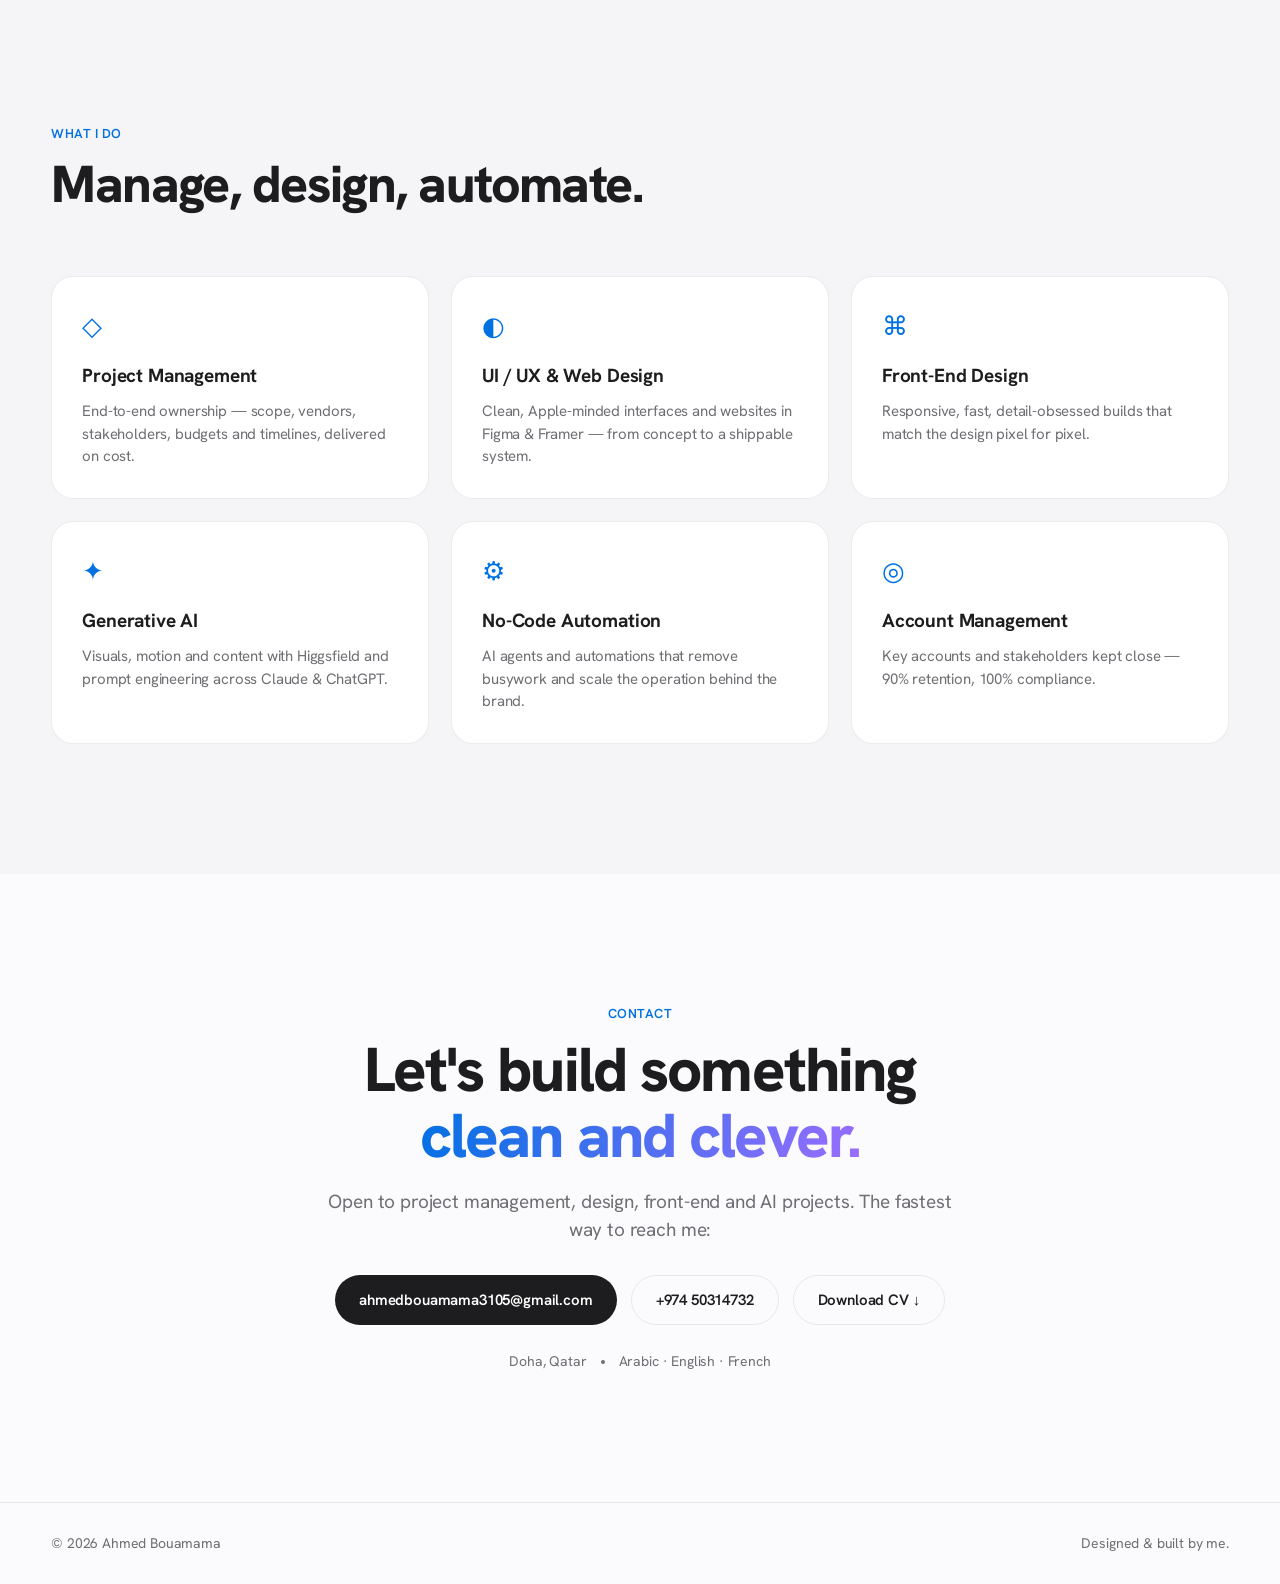
==== commit 3fc495e2: "Switch typeface to Hanken Grotesk (closest free match to Qatar Airways' Jotia) Co-Authored-By: Claud" ====
--- a/demo.html
+++ b/demo.html
@@ -7,7 +7,7 @@
   <meta name="description" content="Ahmed Bouamama — Project Manager & Front-End Designer based in Doha. Blending business operations, creative technology and AI to build and scale the tools behind the operations." />
   <link rel="preconnect" href="https://fonts.googleapis.com" />
   <link rel="preconnect" href="https://fonts.gstatic.com" crossorigin />
-  <link href="https://fonts.googleapis.com/css2?family=Inter:wght@400;500;600;700;800&display=swap" rel="stylesheet" />
+  <link href="https://fonts.googleapis.com/css2?family=Hanken+Grotesk:wght@400;500;600;700;800;900&display=swap" rel="stylesheet" />
   <style>
 /* ===== Tokens ===== */
 :root{
@@ -49,7 +49,9 @@
 *{box-sizing:border-box;margin:0;padding:0}
 html{scroll-behavior:smooth}
 body{
-  font-family:'Inter',-apple-system,BlinkMacSystemFont,'SF Pro Display','Segoe UI',sans-serif;
+  /* Hanken Grotesk = closest free match to Qatar Airways' proprietary "Jotia".
+     Swap in the licensed Jotia woff2 via @font-face for an exact match. */
+  font-family:'Hanken Grotesk',-apple-system,BlinkMacSystemFont,'Segoe UI',sans-serif;
   background:var(--bg);
   color:var(--ink);
   line-height:1.5;
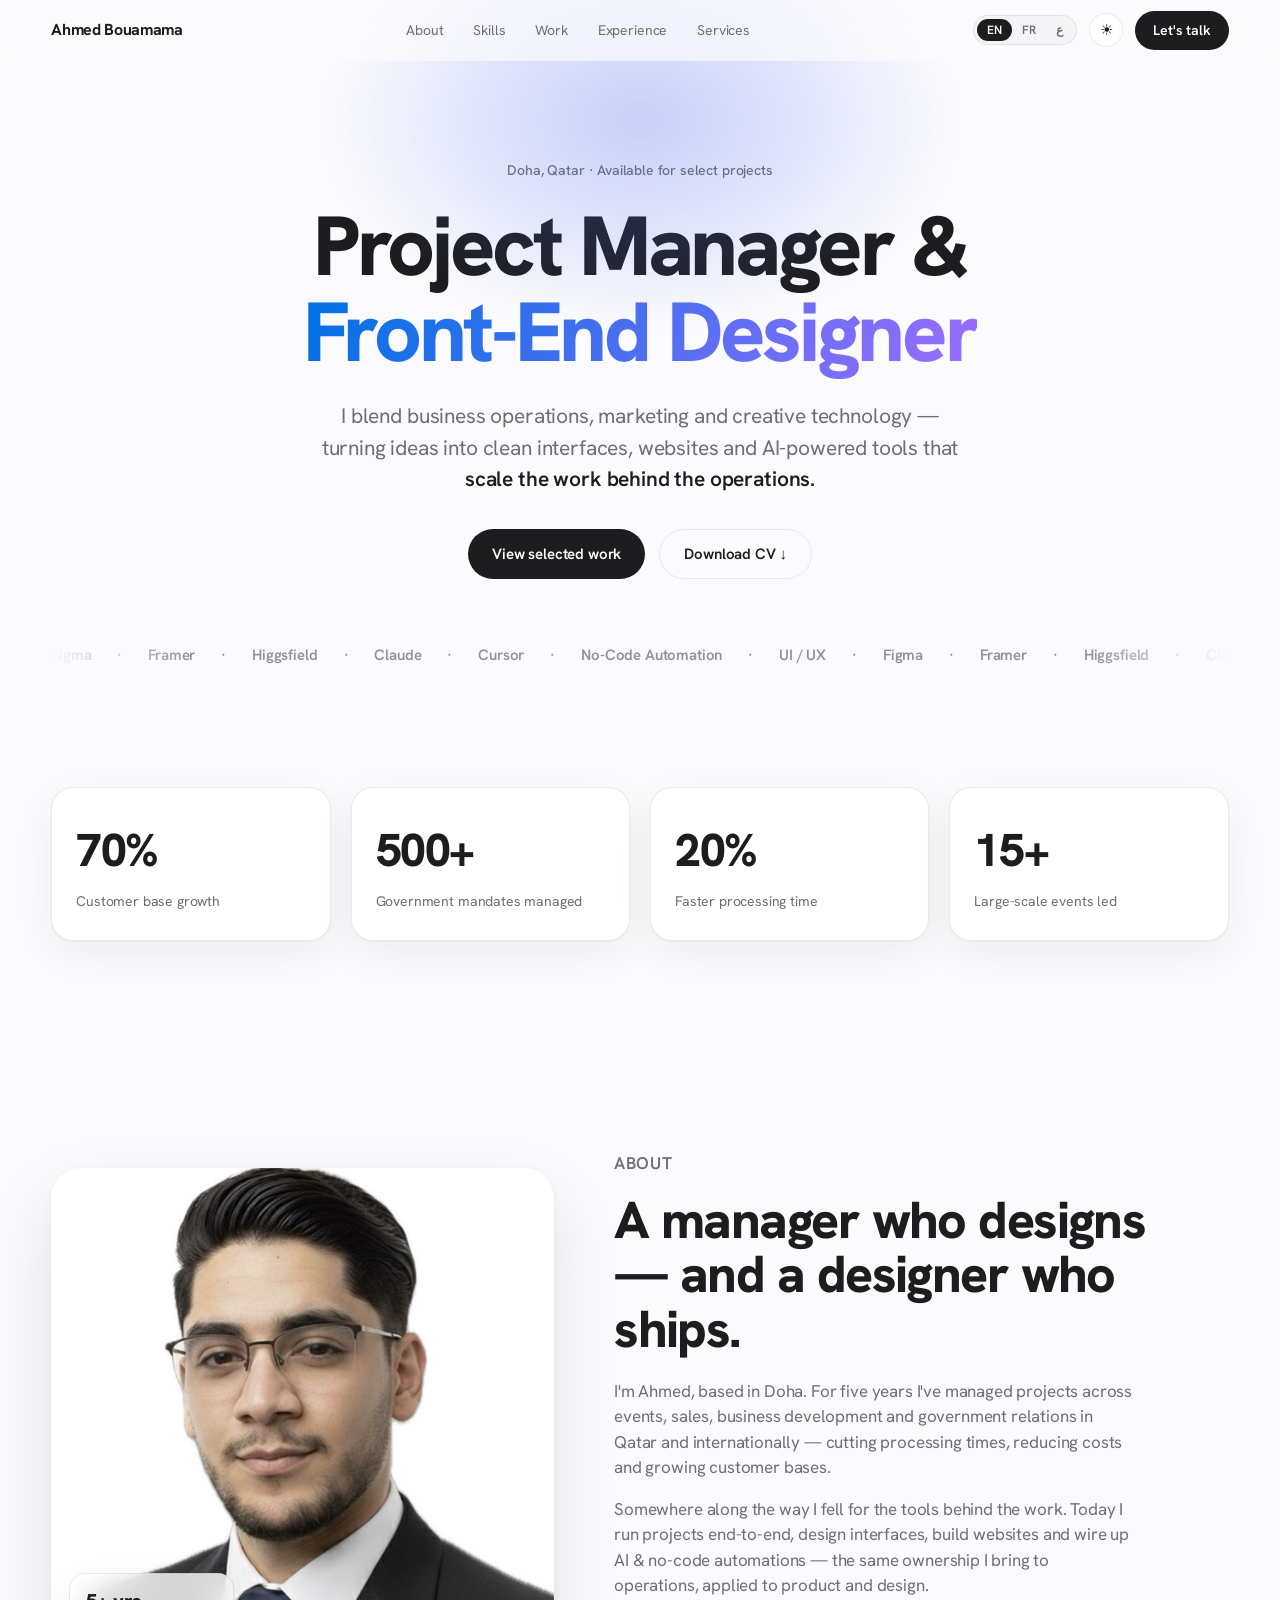
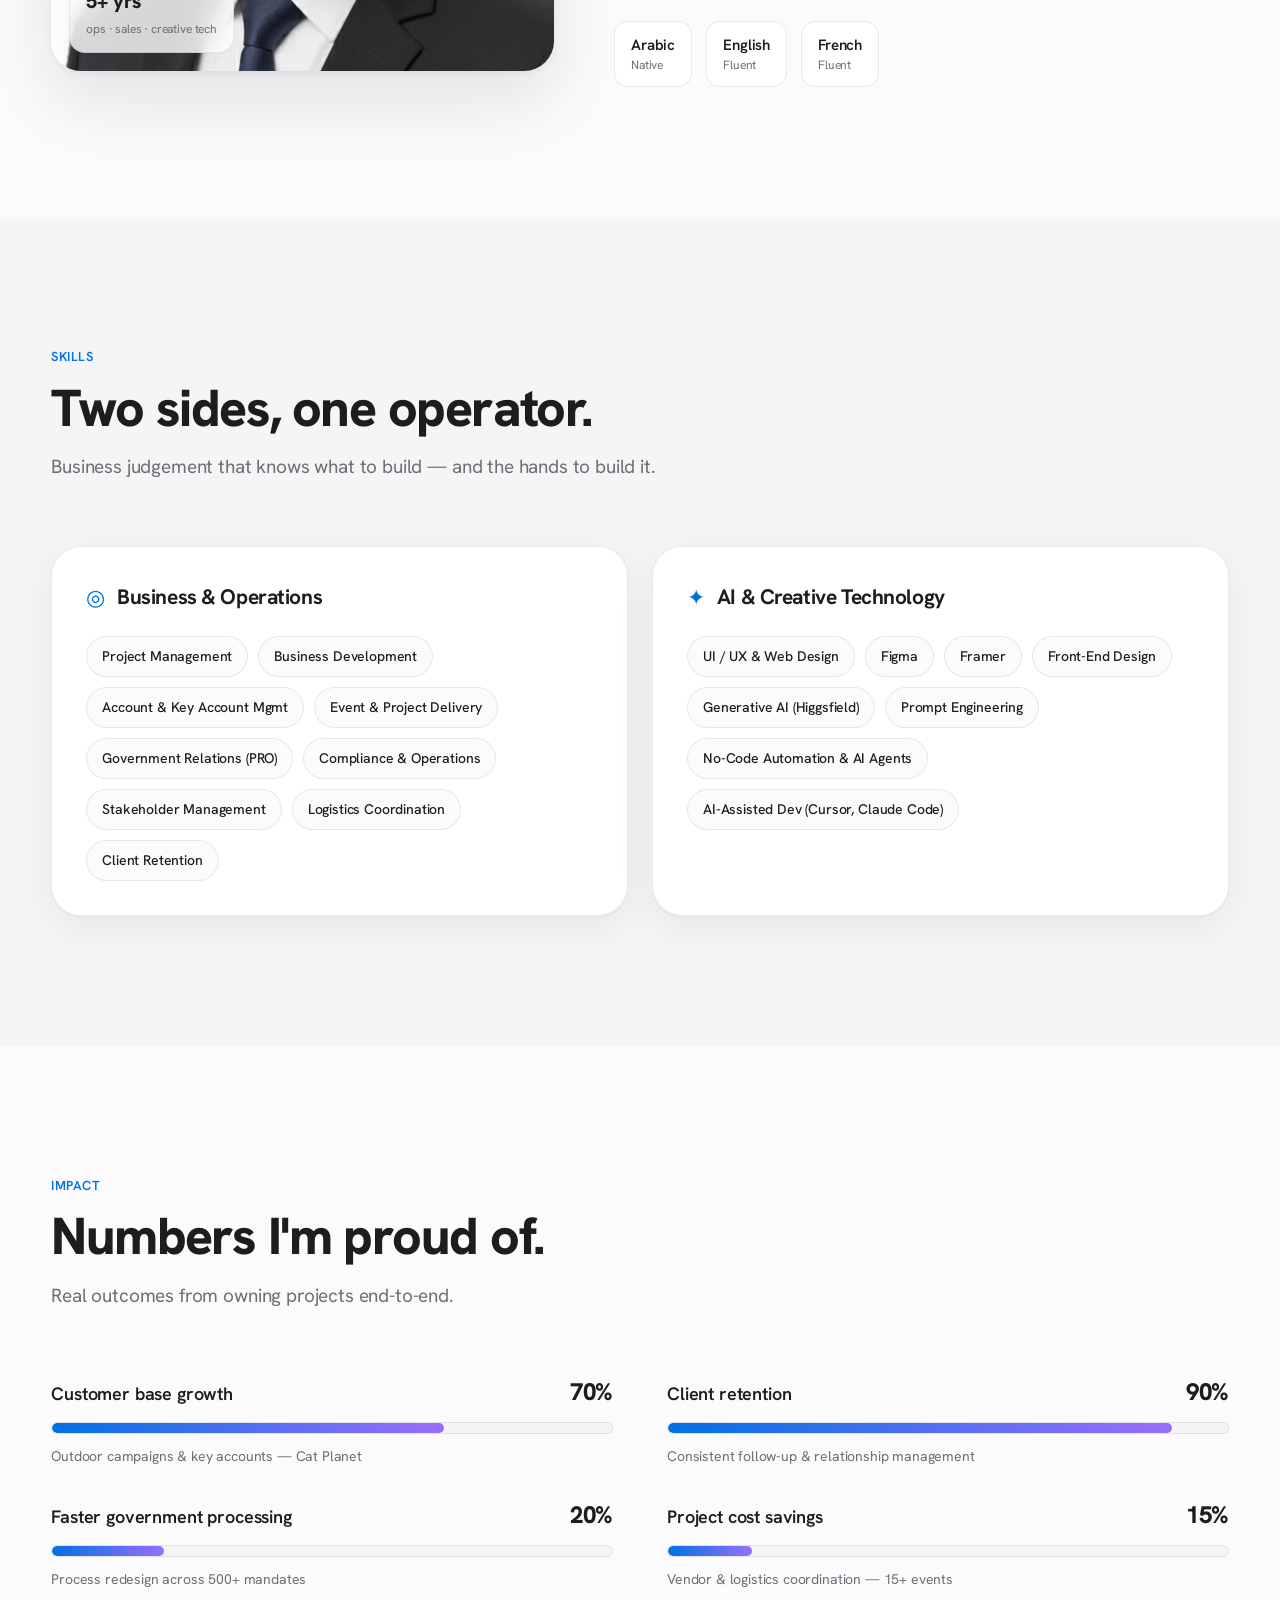
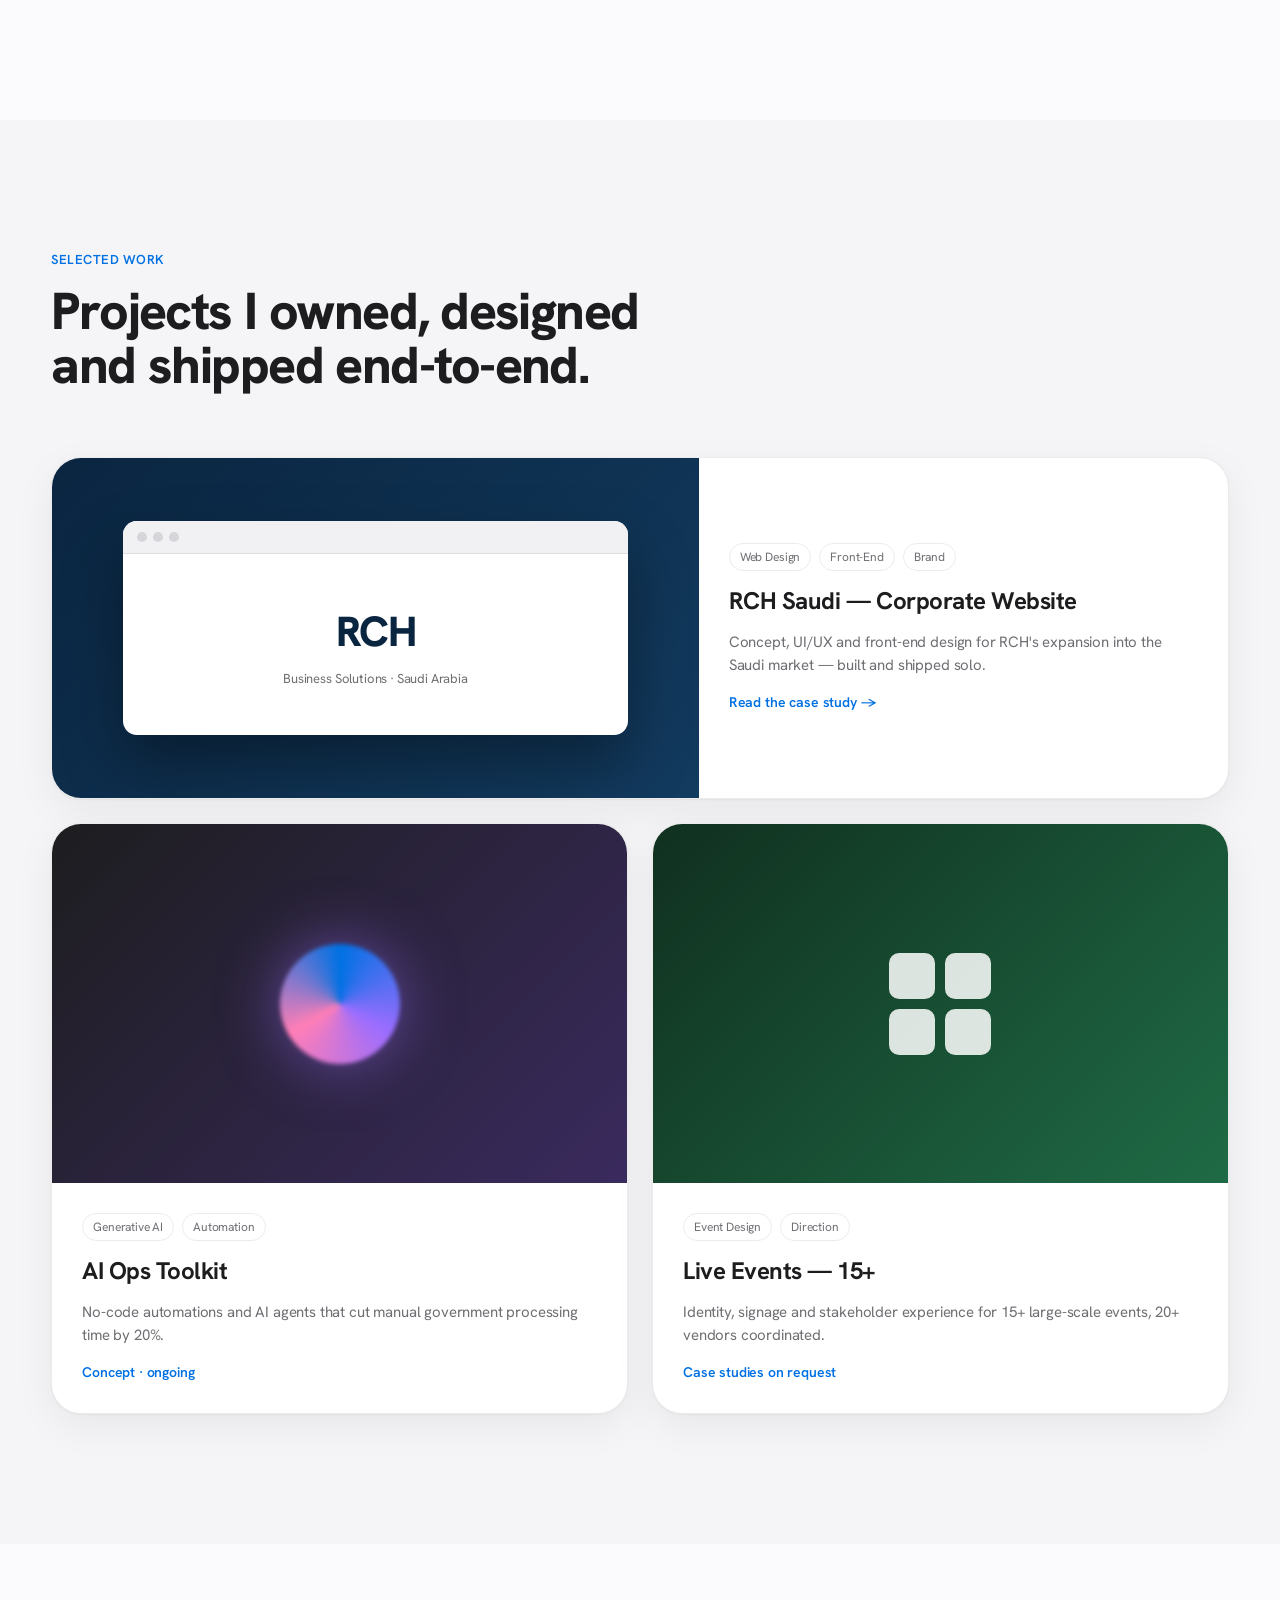
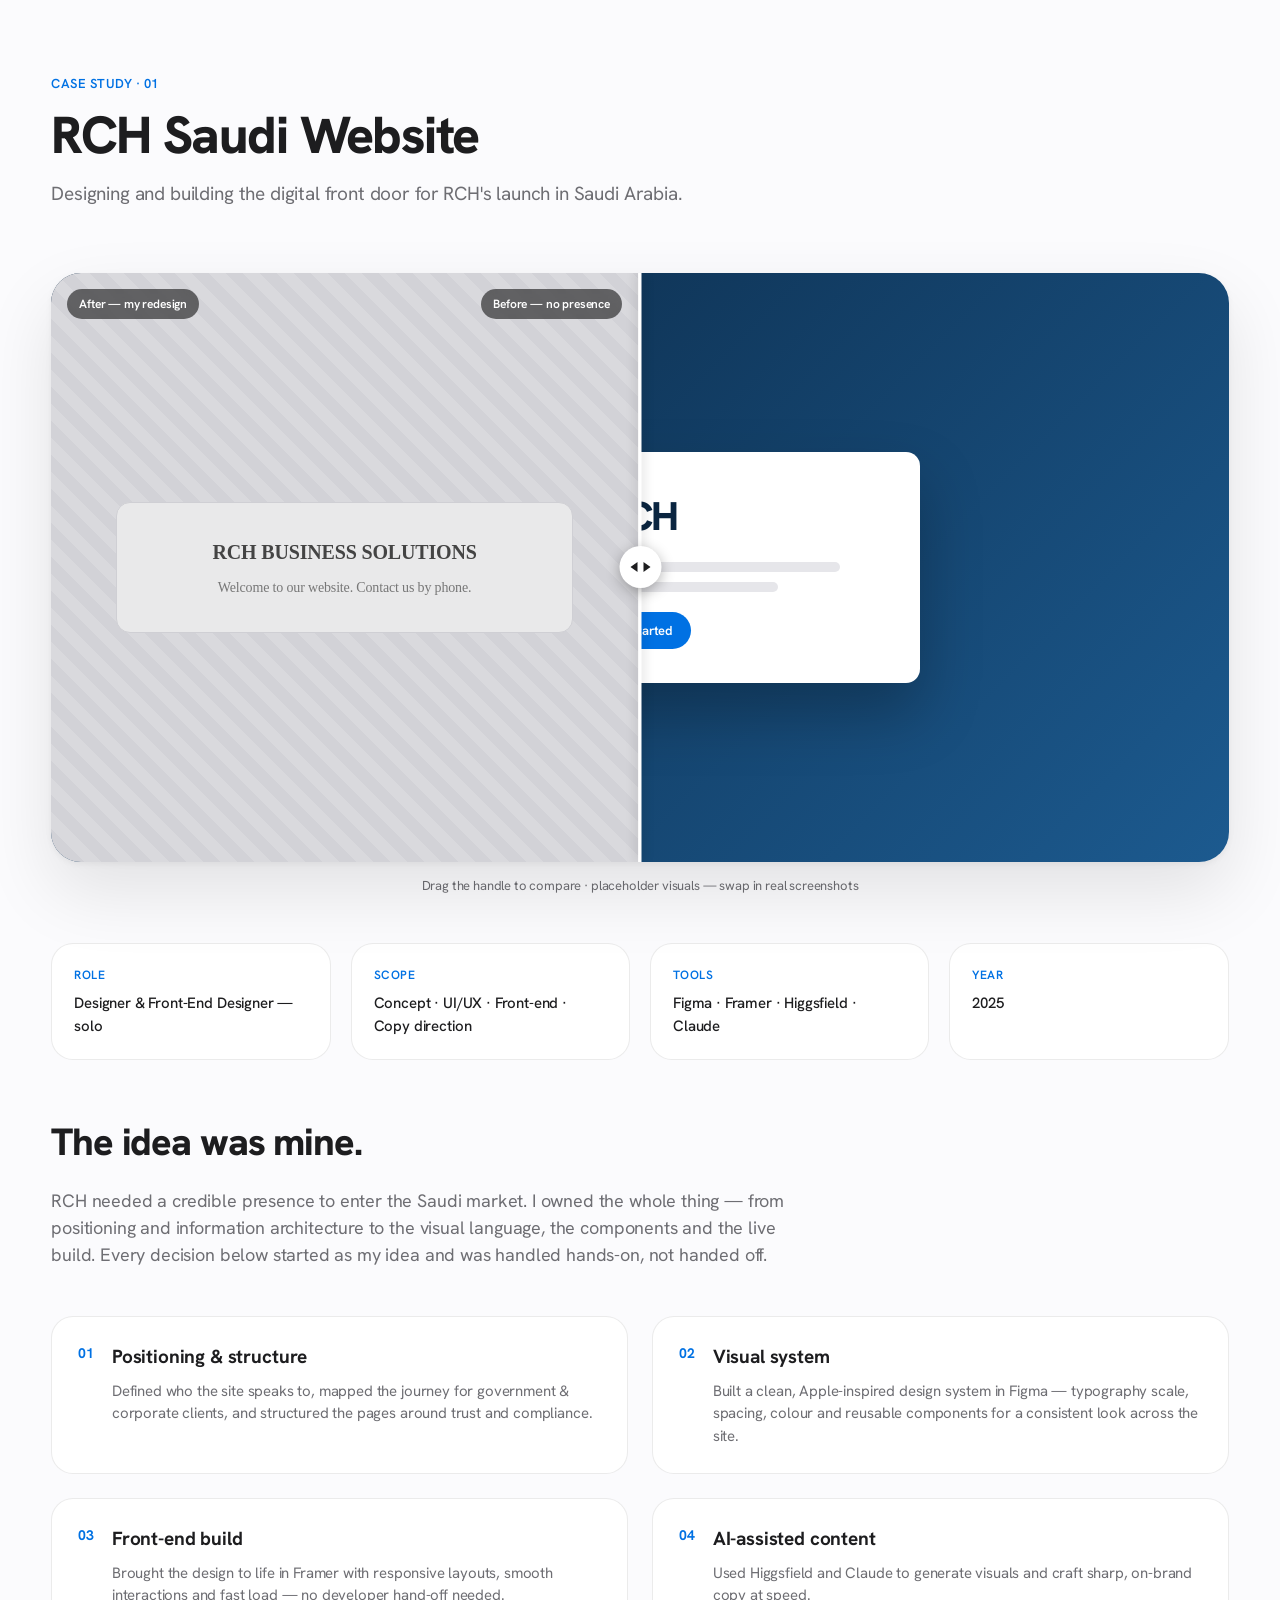
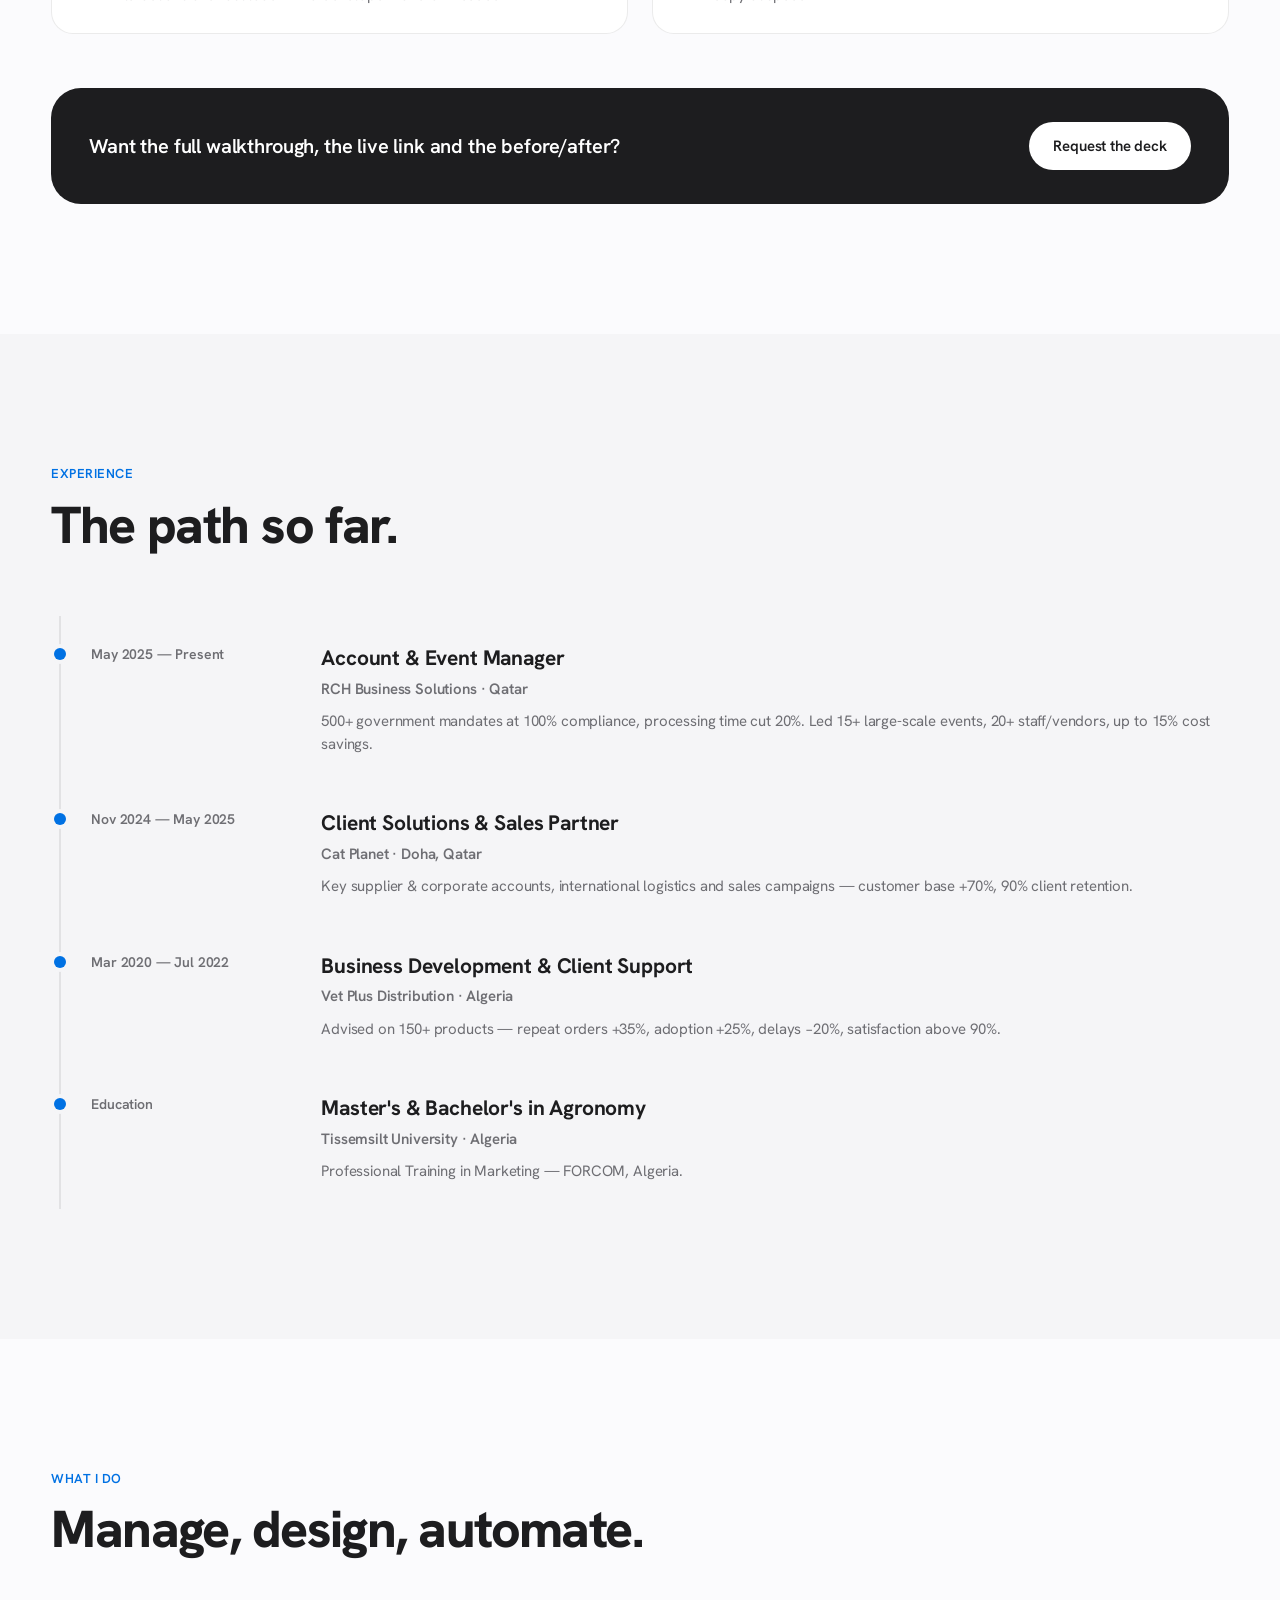
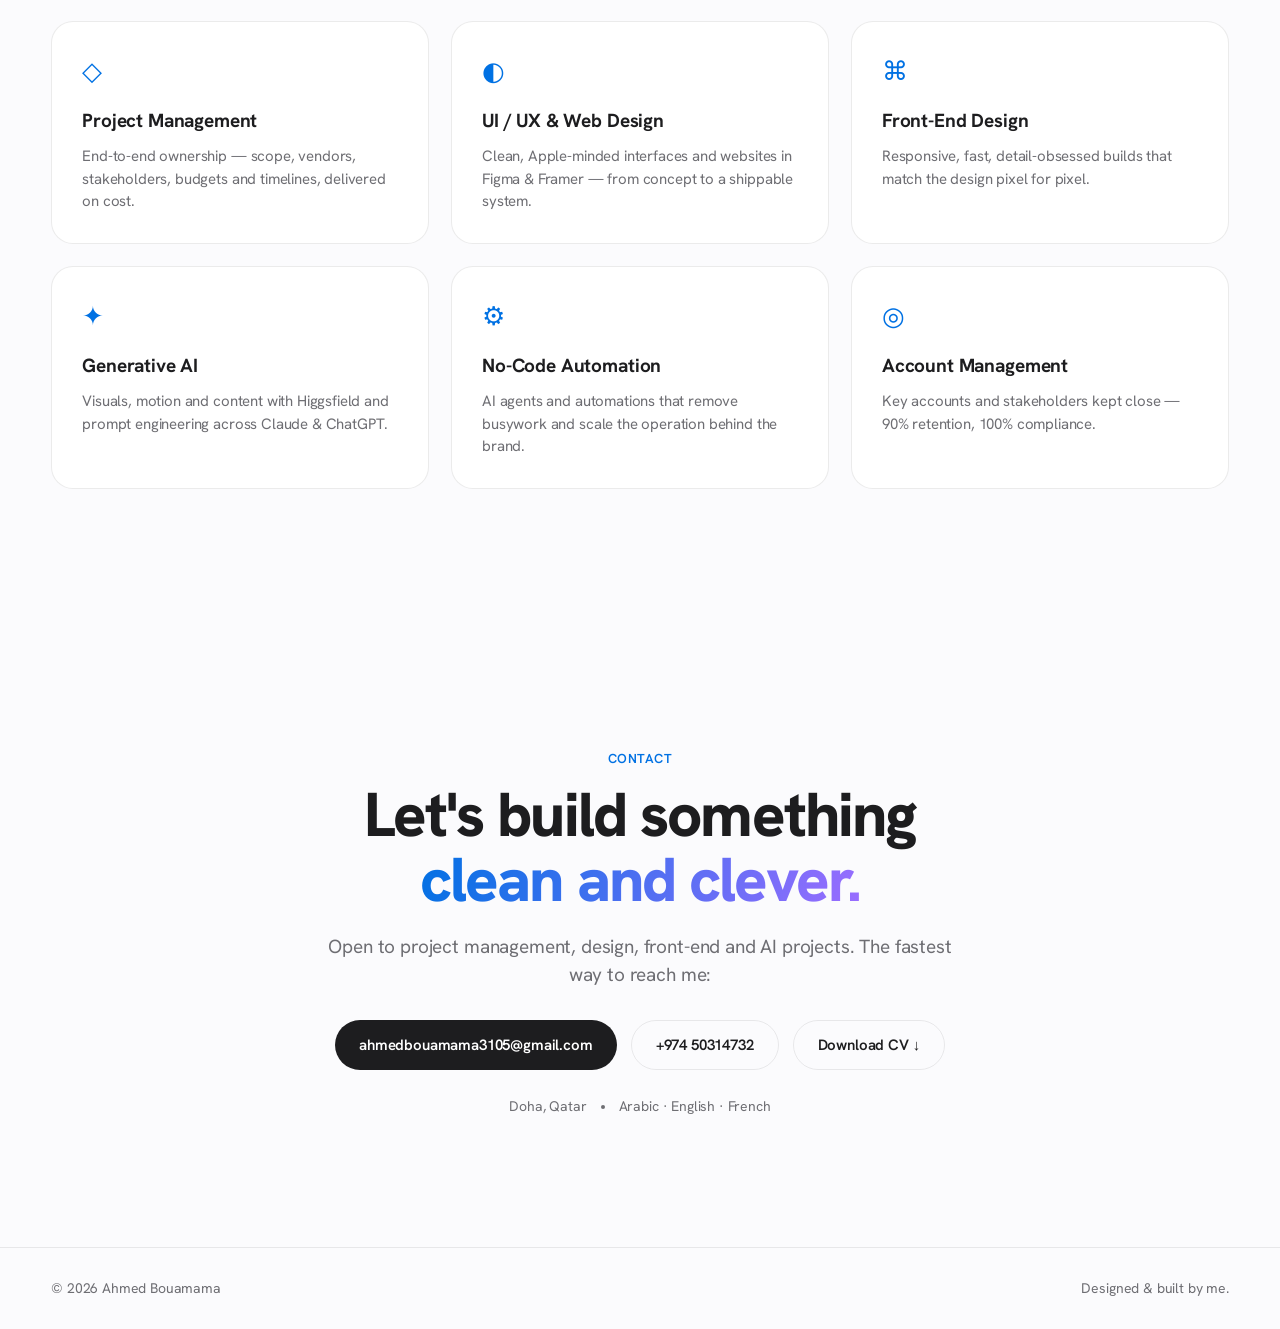
==== commit 3f3d6b73: "Add trilingual EN/FR/AR toggle (RTL), animated Impact section, RCH before/after slider - i18n engine" ====
--- a/demo.html
+++ b/demo.html
@@ -7,7 +7,7 @@
   <meta name="description" content="Ahmed Bouamama — Project Manager & Front-End Designer based in Doha. Blending business operations, creative technology and AI to build and scale the tools behind the operations." />
   <link rel="preconnect" href="https://fonts.googleapis.com" />
   <link rel="preconnect" href="https://fonts.gstatic.com" crossorigin />
-  <link href="https://fonts.googleapis.com/css2?family=Hanken+Grotesk:wght@400;500;600;700;800;900&display=swap" rel="stylesheet" />
+  <link href="https://fonts.googleapis.com/css2?family=Hanken+Grotesk:wght@400;500;600;700;800;900&family=IBM+Plex+Sans+Arabic:wght@400;500;600;700&display=swap" rel="stylesheet" />
   <style>
 /* ===== Tokens ===== */
 :root{
@@ -111,6 +111,14 @@
 .nav__burger{display:none;background:none;border:none;flex-direction:column;gap:5px;cursor:pointer;padding:8px}
 .nav__burger span{width:22px;height:2px;background:var(--ink);border-radius:2px;transition:.3s}
 .nav__actions{display:flex;align-items:center;gap:12px}
+.lang{display:inline-flex;background:var(--bg-alt);border:1px solid var(--line);border-radius:980px;padding:3px}
+.lang button{
+  border:none;background:transparent;color:var(--muted);cursor:pointer;
+  font:inherit;font-size:12px;font-weight:600;padding:5px 10px;border-radius:980px;
+  transition:background .25s,color .25s;line-height:1;
+}
+.lang button.is-active{background:var(--ink);color:var(--bg)}
+.lang button:hover:not(.is-active){color:var(--ink)}
 .theme-toggle{
   width:34px;height:34px;border-radius:50%;border:1px solid var(--line);
   background:var(--card);color:var(--ink);cursor:pointer;font-size:15px;
@@ -175,6 +183,54 @@
 }
 .section__title{font-size:clamp(30px,5vw,52px);font-weight:800;line-height:1.05;letter-spacing:-.03em}
 .section__sub{margin-top:18px;font-size:19px;color:var(--muted)}
+
+/* ===== Impact bars ===== */
+.impact__list{display:grid;grid-template-columns:1fr 1fr;gap:30px 54px}
+.bar{}
+.bar__top{display:flex;justify-content:space-between;align-items:baseline;margin-bottom:12px}
+.bar__label{font-size:18px;font-weight:600}
+.bar__val{font-size:24px;font-weight:800;letter-spacing:-.02em;font-variant-numeric:tabular-nums}
+.bar__track{height:12px;border-radius:980px;background:var(--bg-alt);border:1px solid var(--line);overflow:hidden}
+.bar__fill{height:100%;width:0;border-radius:980px;background:linear-gradient(90deg,var(--accent),var(--accent-2));transition:width 1.3s var(--ease)}
+.bar__note{margin-top:12px;color:var(--muted);font-size:14px}
+
+/* ===== Before / After slider ===== */
+.compare{
+  position:relative;width:100%;aspect-ratio:16/8;border-radius:var(--radius-lg);
+  overflow:hidden;box-shadow:var(--shadow-lg);user-select:none;margin-bottom:14px;cursor:ew-resize;
+}
+.compare__panel{position:absolute;inset:0;display:flex;align-items:center;justify-content:center}
+.compare__before{overflow:hidden;width:50%;border-right:2px solid #fff}
+.compare__tag{
+  position:absolute;top:16px;left:16px;z-index:3;font-size:12px;font-weight:600;
+  background:rgba(0,0,0,.55);color:#fff;padding:6px 12px;border-radius:980px;backdrop-filter:blur(6px);
+}
+.compare__before .compare__tag{left:auto;right:16px}
+.compare__mock{width:78%;max-width:560px;border-radius:14px;padding:34px 30px;text-align:center}
+.compare__mock--new{background:#fff;box-shadow:0 30px 60px rgba(0,0,0,.25)}
+.compare__mock--old{background:#e9e9ea;border:1px solid #cfcfd4}
+.compare__after{background:linear-gradient(135deg,#0a2540,#1c5a8f)}
+.compare__before{background:repeating-linear-gradient(45deg,#d9d9dd,#d9d9dd 12px,#d2d2d7 12px,#d2d2d7 24px)}
+.compare__brand{font-size:40px;font-weight:800;color:#0a2540;letter-spacing:-.04em}
+.compare__line{height:10px;border-radius:6px;background:#e6e6ea;margin:16px auto 0;width:80%}
+.compare__line.short{width:55%;margin-top:10px}
+.compare__btn{display:inline-block;margin-top:20px;background:#0071e3;color:#fff;font-size:13px;font-weight:600;padding:9px 18px;border-radius:980px}
+.compare__oldtitle{font-family:'Times New Roman',serif;font-weight:700;font-size:20px;color:#444}
+.compare__oldtext{font-family:'Times New Roman',serif;color:#777;font-size:14px;margin-top:10px}
+.compare__handle{
+  position:absolute;top:0;bottom:0;left:50%;width:3px;background:#fff;transform:translateX(-50%);
+  z-index:4;box-shadow:0 0 12px rgba(0,0,0,.3);cursor:ew-resize;
+}
+.compare__handle span{
+  position:absolute;top:50%;left:50%;transform:translate(-50%,-50%);
+  width:42px;height:42px;border-radius:50%;background:#fff;box-shadow:0 4px 14px rgba(0,0,0,.3);
+}
+.compare__handle span::before,.compare__handle span::after{
+  content:"";position:absolute;top:50%;width:0;height:0;border-block:5px solid transparent;
+}
+.compare__handle span::before{left:11px;transform:translateY(-50%);border-right:7px solid #1d1d1f}
+.compare__handle span::after{right:11px;transform:translateY(-50%);border-left:7px solid #1d1d1f}
+.compare__hint{text-align:center;color:var(--muted);font-size:13px;margin-bottom:48px}
 
 /* ===== Skills ===== */
 .skills__grid{display:grid;grid-template-columns:repeat(2,1fr);gap:24px}
@@ -319,6 +375,16 @@
 .reveal{opacity:0;transform:translateY(26px);transition:opacity .8s var(--ease),transform .8s var(--ease)}
 .reveal.is-in{opacity:1;transform:none}
 
+/* ===== RTL (Arabic) ===== */
+[dir="rtl"] body{font-family:'IBM Plex Sans Arabic','Hanken Grotesk',sans-serif;letter-spacing:normal}
+[dir="rtl"] .section__head,[dir="rtl"] .about__text,[dir="rtl"] .case__block,[dir="rtl"] .bar__note{text-align:right}
+[dir="rtl"] .timeline{border-left:none;border-right:2px solid var(--line);margin-left:0;margin-right:8px}
+[dir="rtl"] .tl{padding:26px 30px 26px 0}
+[dir="rtl"] .tl::before{left:auto;right:-7px}
+[dir="rtl"] .about__badge{left:auto;right:18px}
+[dir="rtl"] .compare__before{border-right:none;border-left:2px solid #fff}
+[dir="rtl"] .hero__title,[dir="rtl"] .contact__title{letter-spacing:normal}
+
 /* ===== Responsive ===== */
 @media(max-width:900px){
   .nav__links{display:none}
@@ -334,6 +400,9 @@
   .work__grid{grid-template-columns:1fr}
   .card--feature{grid-template-columns:1fr}
   .skills__grid{grid-template-columns:1fr}
+  .impact__list{grid-template-columns:1fr;gap:26px}
+  .compare{aspect-ratio:4/3}
+  .nav__actions{gap:8px}
   .case__grid{grid-template-columns:repeat(2,1fr)}
   .case__list{grid-template-columns:1fr}
   .about{grid-template-columns:1fr;gap:34px}
@@ -360,7 +429,6 @@
 </style>
 </head>
 <body>
-  <!-- Progress bar -->
   <div class="scroll-progress" id="scrollProgress"></div>
 
   <!-- Navigation -->
@@ -368,17 +436,22 @@
     <div class="nav__inner">
       <a href="#top" class="nav__logo">Ahmed&nbsp;Bouamama</a>
       <nav class="nav__links" id="navLinks">
-        <a href="#about">About</a>
-        <a href="#skills">Skills</a>
-        <a href="#work">Work</a>
-        <a href="#experience">Experience</a>
-        <a href="#services">Services</a>
+        <a href="#about" data-i18n="nav_about">About</a>
+        <a href="#skills" data-i18n="nav_skills">Skills</a>
+        <a href="#work" data-i18n="nav_work">Work</a>
+        <a href="#experience" data-i18n="nav_exp">Experience</a>
+        <a href="#services" data-i18n="nav_services">Services</a>
       </nav>
       <div class="nav__actions">
+        <div class="lang" id="lang">
+          <button data-lang="en" class="is-active">EN</button>
+          <button data-lang="fr">FR</button>
+          <button data-lang="ar">ع</button>
+        </div>
         <button class="theme-toggle" id="themeToggle" aria-label="Toggle dark mode">
           <span class="theme-toggle__icon">☀</span>
         </button>
-        <a href="#contact" class="btn btn--pill nav__cta">Let's talk</a>
+        <a href="#contact" class="btn btn--pill nav__cta" data-i18n="nav_cta">Let's talk</a>
       </div>
       <button class="nav__burger" id="navBurger" aria-label="Menu">
         <span></span><span></span>
@@ -391,21 +464,19 @@
     <section class="hero">
       <div class="hero__glow"></div>
       <div class="container">
-        <p class="hero__eyebrow reveal">Doha, Qatar · Available for select projects</p>
-        <h1 class="hero__title reveal">
-          Project Manager &amp;<br />
-          <span class="grad">Front-End Designer</span>
+        <p class="hero__eyebrow reveal" data-i18n="hero_eyebrow">Doha, Qatar · Available for select projects</p>
+        <h1 class="hero__title reveal" data-i18n-html="hero_title">
+          Project Manager &amp;<br /><span class="grad">Front-End Designer</span>
         </h1>
-        <p class="hero__lead reveal">
+        <p class="hero__lead reveal" data-i18n-html="hero_lead">
           I blend business operations, marketing and creative technology — turning
           ideas into clean interfaces, websites and AI-powered tools that
           <em>scale the work behind the operations.</em>
         </p>
         <div class="hero__cta reveal">
-          <a href="#work" class="btn btn--dark">View selected work</a>
-          <a href="[data-uri]" download class="btn btn--ghost">Download CV ↓</a>
-        </div>
-
+          <a href="#work" class="btn btn--dark" data-i18n="hero_cta1">View selected work</a>
+          <a href="[data-uri]